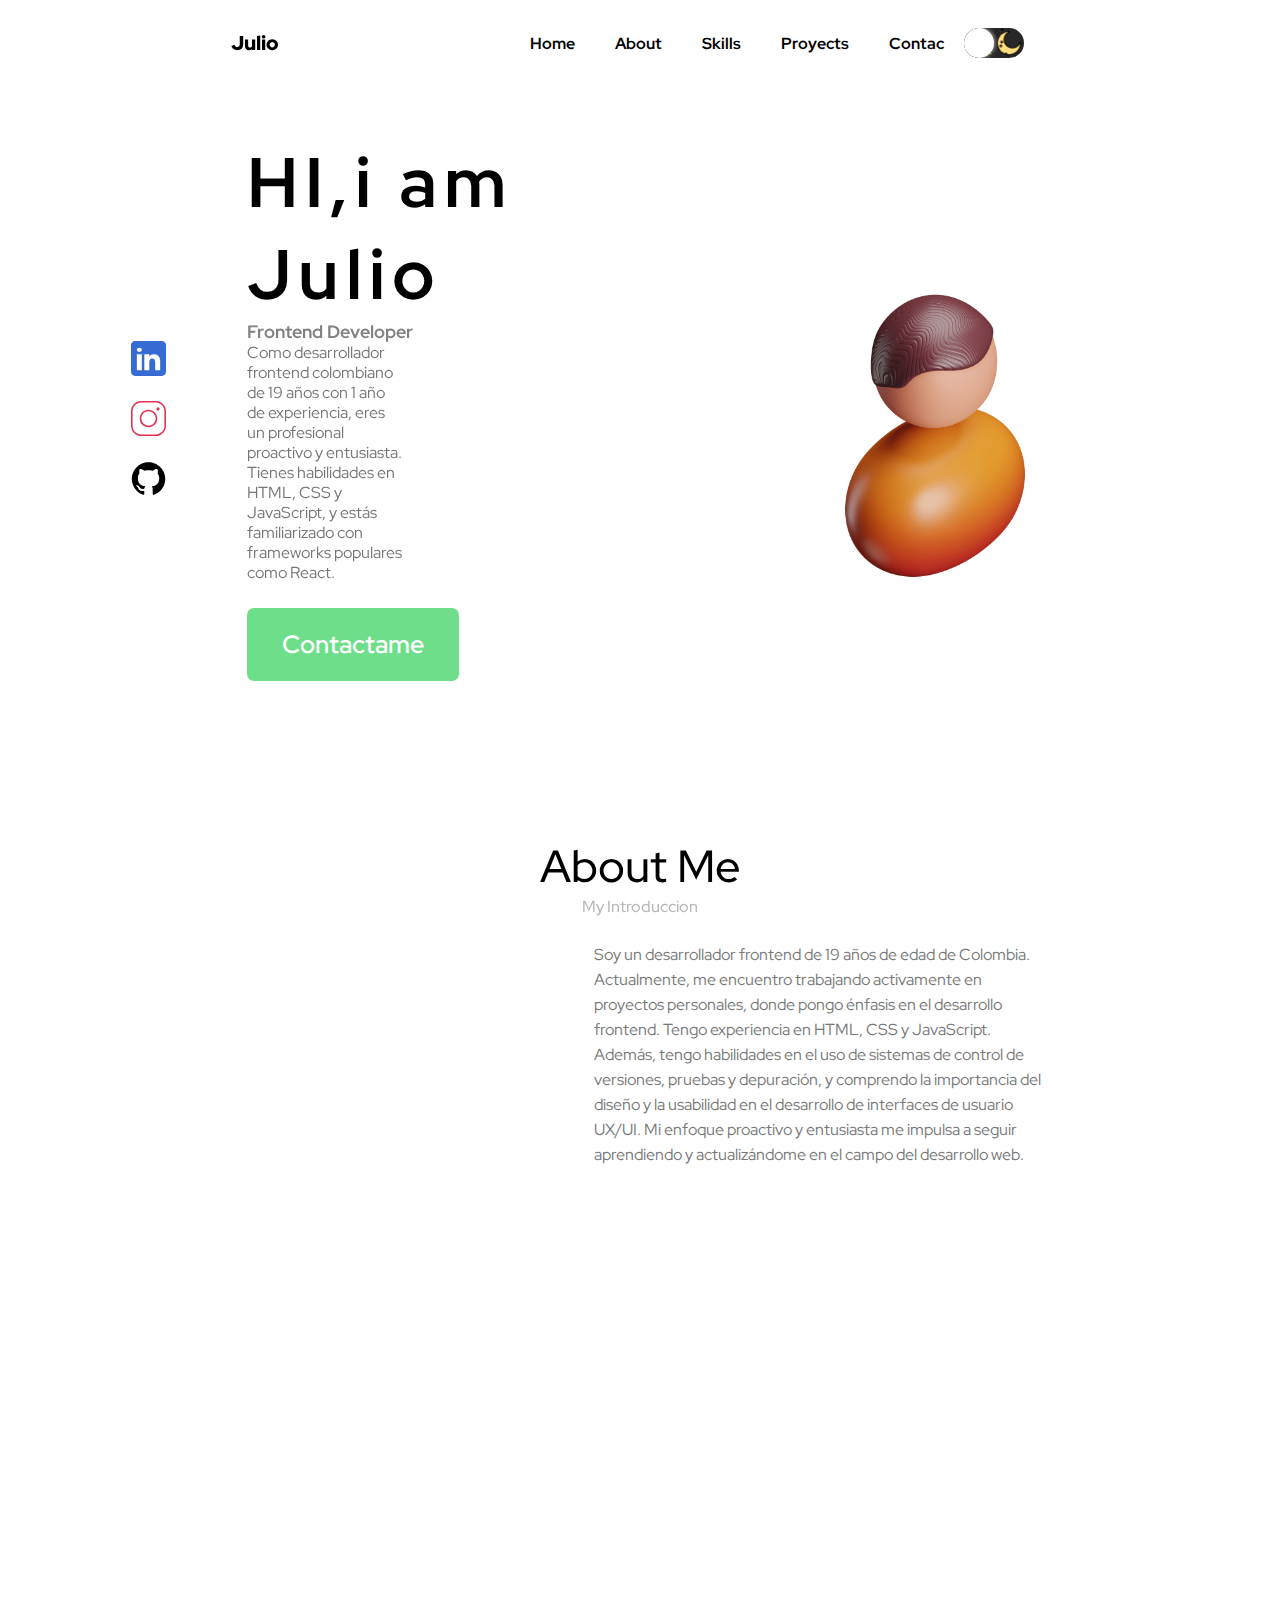
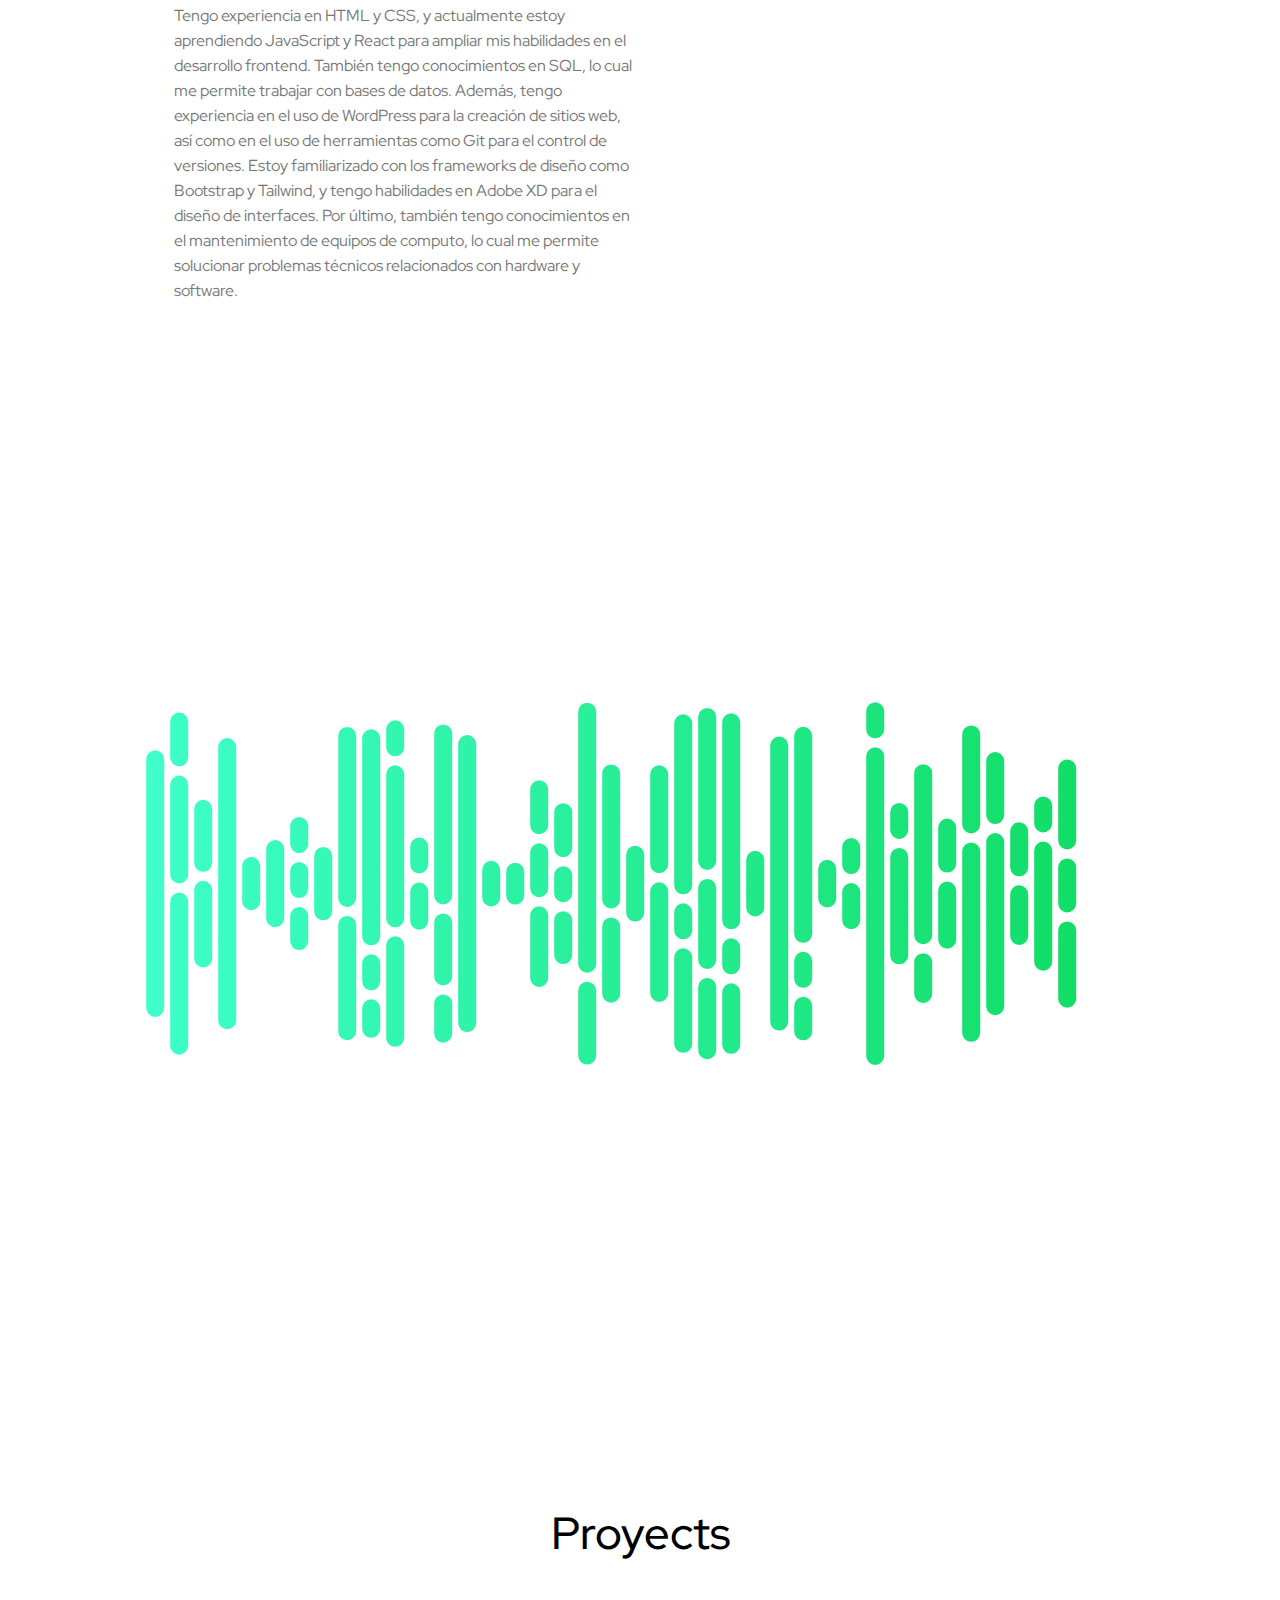
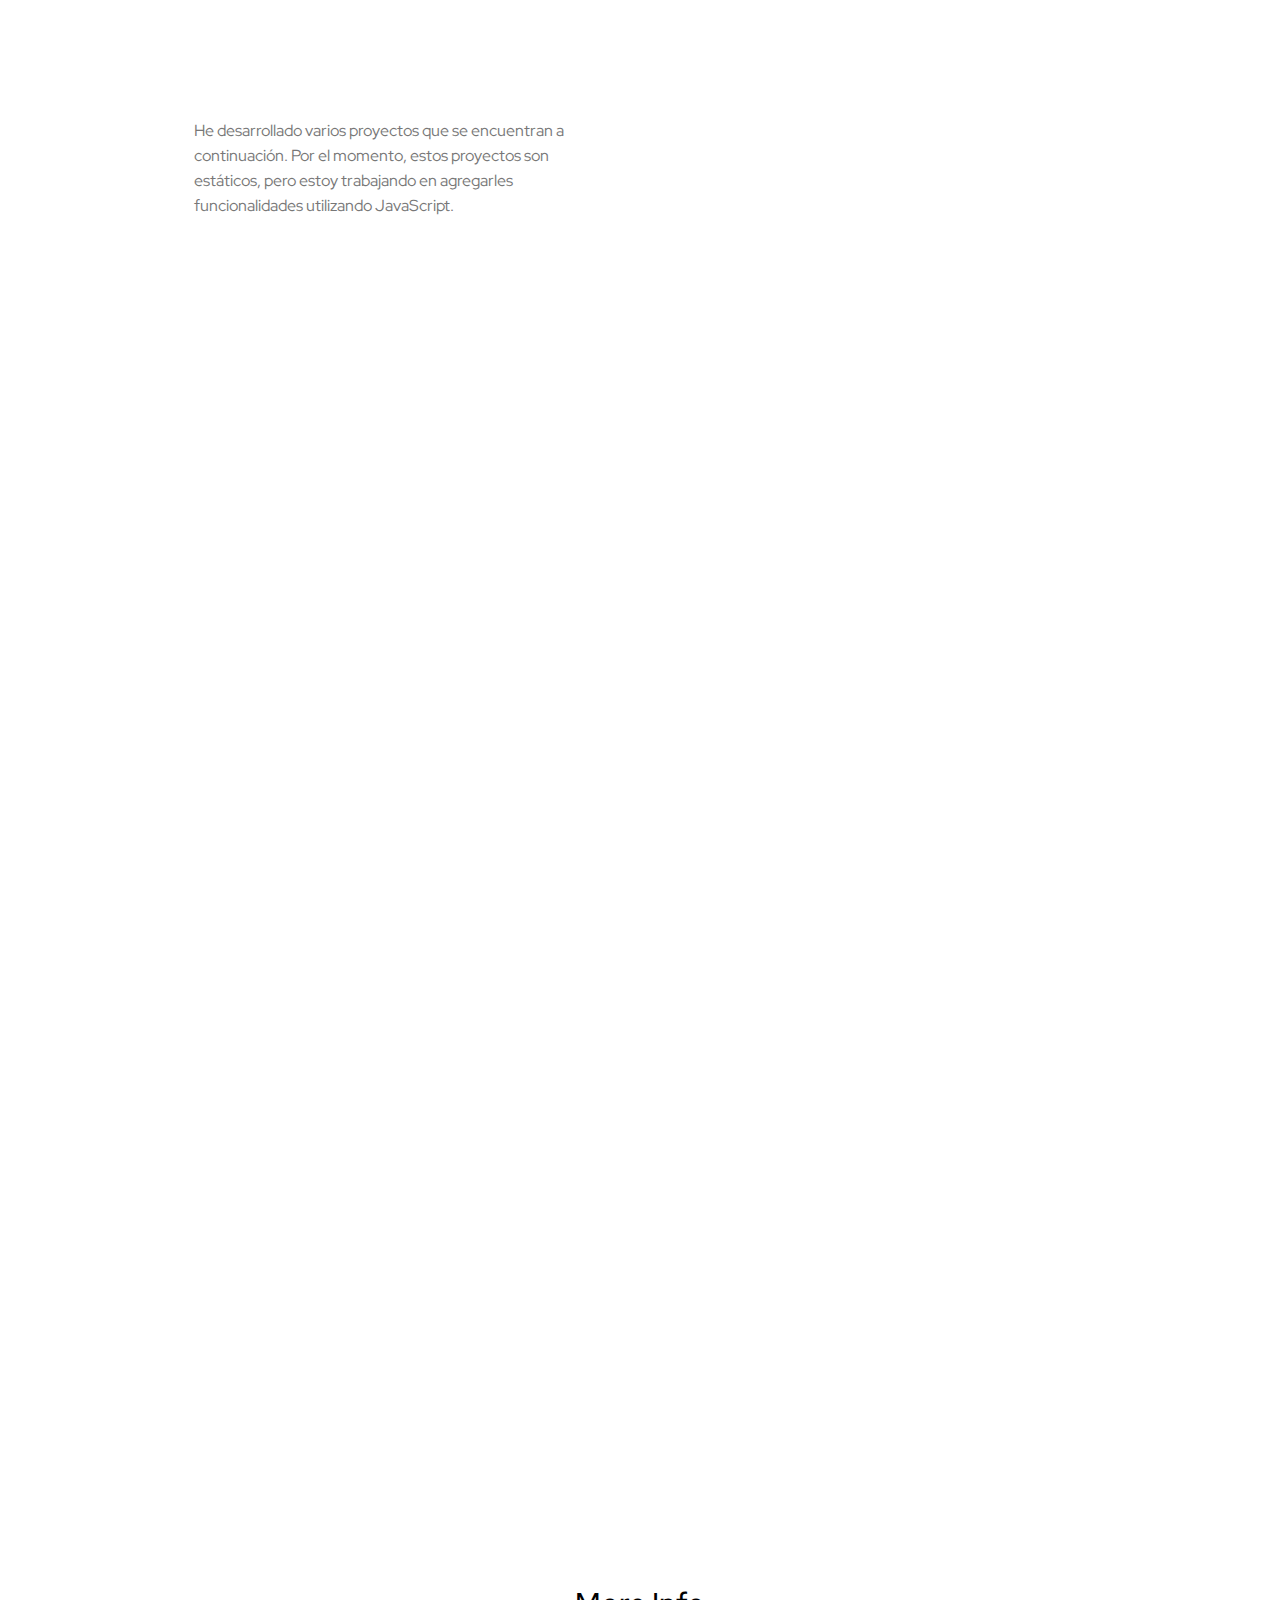
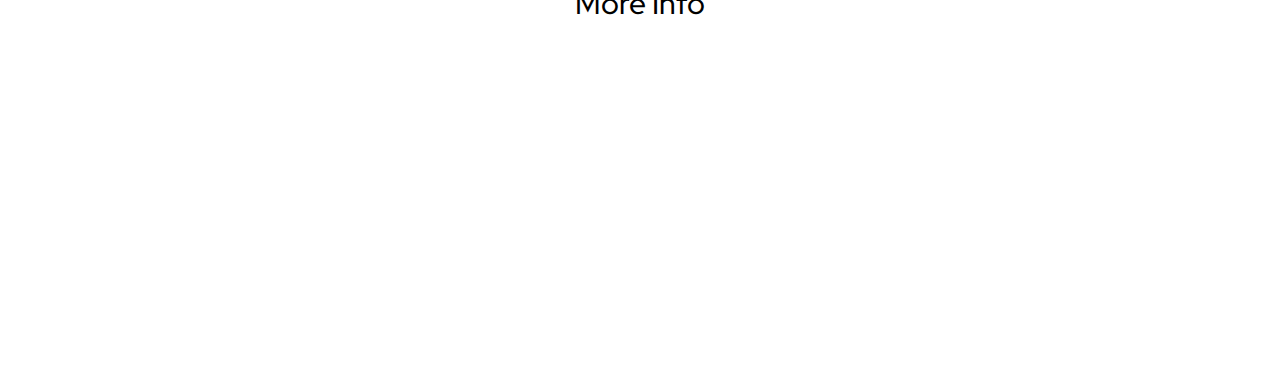
==== index.html @ b130d46c "nueva rama del folio" ====
<!DOCTYPE html>
<html lang="es">
  <head>
    <meta charset="UTF-8" />
    <meta name="viewport" content="width=device-width, initial-scale=1.0" />
    <link rel="stylesheet" href="style/style.css" />
    <script src="librerias/scroll_reveal/unpkg.com_scrollreveal@4.0.9_dist_scrollreveal.js"></script>
    <title>Mi Potafolio</title>
  </head>

  <body class="body" id="body">
    <!-- nacvegador  -->
    <nav class="navegador" id="home">
      <div class="navagador__titulo"><span class="titulo">Julio</span></div>
      <ul class="menu">
        <li class="lista"><a class="enlaces" href="#home">Home</a></li>
        <li class="lista"><a class="enlaces" href="#about">About</a></li>
        <li class="lista"><a class="enlaces" href="#skills">Skills</a></li>
        <li class="lista"><a class="enlaces" href="#proyects">Proyects</a></li>
        <li class="lista"><a class="enlaces" href="#contac">Contac</a></li>
      </ul>

      <div class="contend__swich">
        <button class="swich" onclick="" id="swich">
          <span><img class="sol" id="sol" src="imagenes/sol.png" /></span>
          <span><img class="luna" id="luna" src="imagenes/luna.png" /></span>
        </button>
      </div>
      <!-- boton de suvida  -->
      <div class="btn__fijo" id="#home">
        <a href="#home">
          <img class="btn__iconos" src="../imagenes/flecha.svg" />
        </a>
      </div>
    </nav>
    <!-- contenedor principal  -->
    <main class="contenido__principal">
      <!-- redes sociales  -->
      <aside class="redes__sociales">
        <div class="list__iconos">
          <a href="https://www.linkedin.com/in/julio-sisnero-358b09242/">
            <img class="iconos" src="imagenes/linkedin.svg" alt="" />
          </a>
        </div>
        <div class="list__iconos">
          <a href="https://www.instagram.com/conradojulio17/">
            <img class="iconos" src="imagenes/instagram.svg" />
          </a>
        </div>
        <div class="list__iconos">
          <a href="https://github.com/conradojuliosisnero">
            <img class="iconos" src="imagenes/git.svg" />
          </a>
        </div>
      </aside>
      <!-- contenedor de bienvenida  -->
      <div class="contenedor__bienvenida">
        <div class="bienvenida__titulo">
          <h1>HI,i am Julio</h1>
        </div>
        <div class="bienvenida__titulo">
          <h2 class="leyenda">Frontend Developer</h2>
        </div>
        <div class="bienvenida__texto">
          <p class="texto">
            Como desarrollador frontend colombiano de 19 años con 1 año de
            experiencia, eres un profesional proactivo y entusiasta. Tienes
            habilidades en HTML, CSS y JavaScript, y estás familiarizado con
            frameworks populares como React.
          </p>
          <div class="boton__contactar">
            <button class="boton">
              <span><a href="https://wa.link/dfshbn" _blank>Contactame</a></span>
            </button>
          </div>
        </div>
      </div>
      <!-- contenedor de la foto  -->
      <div class="contenedor__foto">
        <img class="foto" src="imagenes/boy-iso-color.png" />
      </div>
    </main>

    <!-- seccion de sobre mi  -->
    <section class="about" id="about">
      <div class="about__titulo scroll__titulo">
        <span class="titulo">About Me</span>
        <span class="leyenda">My Introduccion</span>
      </div>
      <div class="about__contenido">
        <div class="about__imagen scroll__img">
          <img class="imagen" src="imagenes/file-text-iso-color.png" />
          <span>Conrado Julio</span>
        </div>
        <div class="about__texto">
          <div>
            <p class="texto">
              Soy un desarrollador frontend de 19 años de edad de Colombia.
              Actualmente, me encuentro trabajando activamente en proyectos
              personales, donde pongo énfasis en el desarrollo frontend. Tengo
              experiencia en HTML, CSS y JavaScript. Además, tengo habilidades
              en el uso de sistemas de control de versiones, pruebas y
              depuración, y comprendo la importancia del diseño y la usabilidad
              en el desarrollo de interfaces de usuario UX/UI. Mi enfoque
              proactivo y entusiasta me impulsa a seguir aprendiendo y
              actualizándome en el campo del desarrollo web.
            </p>
          </div>
          <div class="estadisticas scroll__stast">
            <div class="estadisticas__experiencia">
              <p class="numero">1+</p>
              <span>Year Experience</span>
            </div>
            <div class="estadisticas__proyectos">
              <p class="numero">3+</p>
              <span>Completed Proyects</span>
            </div>
            <div class="estadisticas__proyectos">
              <p class="numero">1</p>
              <span>Companies Worked</span>
            </div>
          </div>
          <button class="about__btn">
            <span>
              <a href="">Descargar CV</a>
            </span>
          </button>
        </div>
      </div>
    </section>

    <!-- seccion de habilidades  -->
    <section class="seccion__skills" id="skills">
      <div class="skill__titulo-contend scroll__titulo">
        <h3 class="titulo">Skills</h3>
      </div>
      <!-- copia about / skills  -->
      <section class="about__skills">
        <div class="about__contenido__skills">
          <div class="about__imagen__skills scroll__img">
            <img class="imagen" src="imagenes/tools.png" />
            <span>Skills</span>
          </div>
          <div class="about__texto__skills">
            <div>
              <p class="texto">
                Tengo experiencia en HTML y CSS, y actualmente estoy aprendiendo
                JavaScript y React para ampliar mis habilidades en el desarrollo
                frontend. También tengo conocimientos en SQL, lo cual me permite
                trabajar con bases de datos. Además, tengo experiencia en el uso
                de WordPress para la creación de sitios web, así como en el uso
                de herramientas como Git para el control de versiones. Estoy
                familiarizado con los frameworks de diseño como Bootstrap y
                Tailwind, y tengo habilidades en Adobe XD para el diseño de
                interfaces. Por último, también tengo conocimientos en el
                mantenimiento de equipos de computo, lo cual me permite
                solucionar problemas técnicos relacionados con hardware y
                software.
              </p>
            </div>
          </div>
        </div>
      </section>
      <!-- cartas skills  -->
      <div class="contend__cards">
        <div class="skill__card">
          <div class="skill__img">
            <img class="icono" src="imagenes/html.png" />
          </div>
          <div class="skill__contend">
            <h3 class="skill__titulo">HTML</h3>
            <p class="skill__texto">
              HTML (HyperText Markup Language): Es el lenguaje de marcado
              utilizado para estructurar y presentar el contenido en la web.
            </p>
            <a
              class="skill__btn"
              href="https://developer.mozilla.org/en-US/docs/Glossary/HTML5"
              >More info</a
            >
          </div>
        </div>
        <div class="skill__card">
          <div class="skill__img">
            <img class="icono" src="imagenes/css.png" />
          </div>
          <div class="skill__contend">
            <h3 class="skill__titulo">CSS</h3>
            <p class="skill__texto">
              CSS (Cascading Style Sheets): Es un lenguaje utilizado para
              describir la presentación y el diseño de un documento HTML. Se
              utiliza para dar estilo y personalidad a los elementos de una
              página web.
            </p>
            <a
              class="skill__btn"
              href="https://developer.mozilla.org/en-US/docs/Web/CSS"
              >More info</a
            >
          </div>
        </div>
        <div class="skill__card">
          <div class="skill__img">
            <img class="icono" src="imagenes/sass.png" />
          </div>
          <div class="skill__contend">
            <h3 class="skill__titulo">SASS</h3>
            <p class="skill__texto">
              Sass (Syntactically Awesome Style Sheets): Es un preprocesador de
              CSS que extiende la funcionalidad de CSS permitiendo el uso de
              variables, mixins, funciones y otros elementos para facilitar el
              desarrollo y mantenimiento de estilos.
            </p>
            <a class="skill__btn" href="https://sass-lang.com/">More info</a>
          </div>
        </div>
        <div class="skill__card">
          <div class="skill__img">
            <img class="icono" src="imagenes/js.png" />
          </div>
          <div class="skill__contend">
            <h3 class="skill__titulo">Java Script</h3>
            <p class="skill__texto">
              JavaScript: Es un lenguaje de programación que se utiliza para
              agregar interactividad y funcionalidad a los sitios web. Permite
              realizar acciones en respuesta a eventos y manipular elementos de
              la página.
            </p>
            <a
              class="skill__btn"
              href="https://developer.mozilla.org/en-US/docs/Web/JavaScript"
              >More info</a
            >
          </div>
        </div>
        <div class="skill__card">
          <div class="skill__img">
            <img class="icono" src="imagenes/react.png" />
          </div>
          <div class="skill__contend">
            <h3 class="skill__titulo">React</h3>
            <p class="skill__texto">
              React: Es una biblioteca de JavaScript para construir interfaces
              de usuario interactivas. Permite crear componentes reutilizables y
              manejar de manera eficiente el estado de una aplicación web.
            </p>
            <a
              class="skill__btn"
              href="https://legacy.reactjs.org/docs/getting-started.html"
              >More info</a
            >
          </div>
        </div>
        <div class="skill__card">
          <div class="skill__img">
            <img class="icono" src="imagenes/boostrap.png" />
          </div>
          <div class="skill__contend">
            <h3 class="skill__titulo">Bootstrap</h3>
            <p class="skill__texto">
              Bootstrap: Es un framework de desarrollo web front-end que
              proporciona un conjunto de herramientas y estilos predefinidos
              para facilitar la creación rápida y responsiva de sitios web.
            </p>
            <a class="skill__btn" href="https://getbootstrap.com/">More info</a>
          </div>
        </div>
        <div class="skill__card">
          <div class="skill__img">
            <img class="icono" src="imagenes/tailwind.png" />
          </div>
          <div class="skill__contend">
            <h3 class="skill__titulo">Tailwind</h3>
            <p class="skill__texto">
              Tailwind CSS: Es un framework de CSS que proporciona utilidades
              CSS predefinidas para acelerar el proceso de diseño y desarrollo.
              Permite crear interfaces personalizadas de manera rápida y
              eficiente.
            </p>
            <a class="skill__btn" href="https://tailwindcss.com/">More info</a>
          </div>
        </div>
        <div class="skill__card">
          <div class="skill__img">
            <img class="icono" src="imagenes/adobe.png" />
          </div>
          <div class="skill__contend">
            <h3 class="skill__titulo">Adobe XD</h3>
            <p class="skill__texto">
              Adobe XD: Es una herramienta de diseño y prototipado de interfaz
              de usuario. Permite diseñar y crear prototipos interactivos para
              aplicaciones y sitios web de manera visual.
            </p>
            <a
              class="skill__btn"
              href="https://www.edix.com/es/instituto/adobe-xd/"
              >More info</a
            >
          </div>
        </div>
        <div class="skill__card">
          <div class="skill__img">
            <img class="icono" src="imagenes/git.png" />
          </div>
          <div class="skill__contend">
            <h3 class="skill__titulo">Git</h3>
            <p class="skill__texto">
              Git es un sistema de control de versiones distribuido ampliamente
              utilizado en el desarrollo de software
            </p>
            <a class="skill__btn" href="https://git-scm.com/doc">More info</a>
          </div>
        </div>
        <div class="skill__card">
          <div class="skill__img">
            <img class="icono" src="imagenes/sql.png" />
          </div>
          <div class="skill__contend">
            <h3 class="skill__titulo">SQL</h3>
            <p class="skill__texto">
              SQL (Structured Query Language): Es un lenguaje utilizado para
              administrar bases de datos relacionales. Permite realizar
              consultas, actualizaciones y manipulaciones de datos en una base
              de datos.
            </p>
            <a class="skill__btn" href="https://dev.mysql.com/doc/"
              >More info</a
            >
          </div>
        </div>
        <div class="skill__card">
          <div class="skill__img">
            <img class="icono" src="imagenes/wordpress.png" />
          </div>
          <div class="skill__contend">
            <h3 class="skill__titulo">WordPress</h3>
            <p class="skill__texto">
              WordPress: Es un sistema de gestión de contenidos (CMS) muy
              popular que permite crear y administrar sitios web de manera
              sencilla. Proporciona una interfaz intuitiva y una amplia variedad
              de complementos y temas.
            </p>
            <a class="skill__btn" href="https://wordpress.com/es/">More info</a>
          </div>
        </div>
      </div>
    </section>

    <!-- seccion de proyectos  -->
    <section class="seccion__proyectos" id="proyects">
      <div class="contend__titulo">
        <h3 class="titulo">Proyects</h3>
      </div>
      <!-- copia about / proyects -->
      <section class="about__proyect">
        <div class="about__contenido__proyect">
          <div class="about__imagen__proyect scroll__img">
            <img class="imagen" src="imagenes/proyect.png" />
            <span>proyects</span>
          </div>
          <div class="about__texto__proyect">
            <div>
              <p class="texto">
                He desarrollado varios proyectos que se encuentran a
                continuación. Por el momento, estos proyectos son estáticos,
                pero estoy trabajando en agregarles funcionalidades utilizando
                JavaScript.
              </p>
            </div>
          </div>
        </div>
      </section>
      <div class="contend__cards-proyectos">
        <!-- card musica -->
        <div class="card">
          <div class="contend__img">
            <img src="imagenes/card.jpg" />
          </div>
          <div class="contenido">
            <h3 class="titulo_card">
              <a href="https://github.com/conradojuliosisnero/card-shop-music"
                >Card Music</a
              >
            </h3>
            <span class="leyenda__card">Card</span>
            <div class="iconos__card"><span>Responsive</span></div>
          </div>
        </div>
        <!-- qr componente  -->
        <div class="card">
          <div class="contend__img">
            <img src="imagenes/qrcomponet.jpg" />
          </div>
          <div class="contenido">
            <h3 class="titulo_card">
              <a href="https://github.com/conradojuliosisnero/QR-card"
                >Componente QR</a
              >
            </h3>
            <span class="leyenda__card">Card</span>
            <div class="iconos__card"><span>Responsive</span></div>
          </div>
        </div>
        <!-- card resultados  -->
        <div class="card">
          <div class="contend__img">
            <img src="imagenes/resultados.jpg" />
          </div>
          <div class="contenido">
            <h3 class="titulo_card">
              <a href="https://github.com/conradojuliosisnero/card-results"
                >Card Result</a
              >
            </h3>
            <span class="leyenda__card">Card</span>
            <div class="iconos__card"><span>Responsive</span></div>
          </div>
        </div>
        <!-- card compras  -->
        <div class="card">
          <div class="contend__img">
            <img src="imagenes/cardshop.png" />
          </div>
          <div class="contenido">
            <h3 class="titulo_card">
              <a href="https://github.com/conradojuliosisnero/card-shop"
                >Card Shop</a
              >
            </h3>
            <span class="leyenda__card">Card</span>
            <div class="iconos__card"><span>Responsive</span></div>
          </div>
        </div>
        <!-- encriptador alura  -->
        <div class="card" id="encriptador">
          <div class="contend__img">
            <img src="imagenes/encriptador.png" />
          </div>
          <div class="contenido">
            <h3 class="titulo_card">
              <a href="https://conradojuliosisnero.github.io/encriptador/"
                >Encriptador de Texto</a
              >
            </h3>
            <span class="leyenda__card">Proyect</span>
            <div class="iconos__card"><span>Responsive</span></div>
          </div>
        </div>
      </div>
    </section>

    
    <!-- pie de pagina  -->
    <footer class="footer" id="contac">
      <div class="footer__titulo">
        <h4 class="titulo">More Info</h4>
      </div>
      <div class="redes__sociales">
        <div class="list__iconos">
          <a href="https://www.linkedin.com/in/julio-sisnero-358b09242/">
            <img class="iconos" src="imagenes/linkedin.svg" alt="" />
          </a>
        </div>
        <div class="list__iconos">
          <a href="https://www.instagram.com/conradojulio17/">
            <img class="iconos" src="imagenes/instagram.svg" />
          </a>
        </div>
        <div class="list__iconos">
          <a href="https://github.com/conradojuliosisnero">
            <img class="iconos" src="imagenes/git.svg" />
          </a>
        </div>
      </div>
    </footer>
    <script src="js/main.js"></script>
  </body>
</html>
---- style/style.css ----
@import url("https://fonts.googleapis.com/css2?family=Red+Hat+Display:wght@300;400;500;600;700;900&display=swap");
html {
  scroll-behavior: smooth;
}

body {
  font-size: 16px;
  width: 100%;
  position: relative;
  transition: background-color 0.5s ease-in;
  overflow-x: hidden;
}
body.modo-oscuro {
  background-color: #282828;
  color: #ffffff;
  transition: 0.5s ease-in all;
}
body.modo-claro {
  background-color: #ffffff;
  color: #000000;
}
body.modo__oscuro {
  background-color: #000000;
}
body.modo__oscuro .nombre a {
  color: #ffffff;
}

*,
::after,
::before {
  font-family: "Red Hat Display", sans-serif;
  margin: 0;
  padding: 0;
  box-sizing: border-box;
}

.Introduccion {
  display: flex;
  align-items: center;
  justify-content: center;
  width: 100%;
  height: 100vh;
  position: relative;
  overflow: hidden;
}
.Introduccion .btn__dark {
  display: flex;
  position: fixed;
  top: 20px;
  left: 50px;
  z-index: 1;
}
.Introduccion .btn__dark .swich {
  display: flex;
  height: 60px;
  width: 150px;
  border-radius: 50px;
  border: none;
  background-color: #282828;
  position: relative;
  cursor: pointer;
  outline: none;
  overflow: hidden;
}
.Introduccion .btn__dark .swich::after {
  content: "";
  position: absolute;
  display: block;
  width: 60px;
  height: 60px;
  left: 0;
  top: 0;
  right: unset;
  background-color: #d8d8d8;
  box-shadow: #d7d7d7 0px 0px 5px 0px;
  border-radius: 50%;
  transition: 0.5s ease all;
}
.Introduccion .btn__dark .swich.active {
  background-color: #ffffff;
}
.Introduccion .btn__dark .swich.active::after {
  left: unset;
  right: 0;
}
.Introduccion .btn__dark .swich span {
  width: 60px;
  height: 60px;
  display: block;
  -o-object-fit: cover;
     object-fit: cover;
  line-height: 30px;
}
.Introduccion .btn__dark .swich span .luna,
.Introduccion .btn__dark .swich span .sol {
  display: flex;
  width: 60px;
  height: 60px;
}
.Introduccion .btn__dark .swich span .luna {
  margin-left: 25px;
}
.Introduccion .btn__dark .swich span .sol {
  margin-left: -4px;
}
.Introduccion .layer {
  position: absolute;
  -o-object-fit: cover;
     object-fit: cover;
  left: 0;
  bottom: 0;
  width: 100%;
  height: 100%;
}
.Introduccion .nombre {
  cursor: pointer;
  font-weight: 900;
  font-size: 70px;
  transition: color 0.5s ease-in;
  z-index: 2;
  -webkit-box-reflect: below -30px -webkit-gradient(linear, left top, left bottom, from(transparent), color-stop(25%, transparent), to(rgba(255, 255, 255, 0.33)));
}
.Introduccion .nombre a {
  text-decoration: none;
  color: #000000;
  transition: color 0.5s ease-in-out;
}
.Introduccion .nombre a:hover {
  color: #6ede8a;
  text-shadow: 0px 0px 15px 0px #6ede8a, 1px 0px 25px 0px #6ede8a, 2px 0px 35px 0px #6ede8a, 3px 0px 45px 0px #6ede8a;
}

.navegador {
  width: 80%;
  display: flex;
  align-items: center;
  justify-content: center;
  position: relative;
  z-index: 1;
  padding: 20px 0px;
  background-color: #ffffff;
  transition: background-color 0.5s ease-in;
}
.navegador .navagador__titulo {
  width: 100%;
  display: flex;
  justify-content: center;
  position: relative;
  flex-shrink: 2;
}
.navegador .navagador__titulo .titulo {
  position: relative;
  padding: 10px;
  font-size: 20px;
  font-weight: 900;
  cursor: pointer;
}
.navegador .navagador__titulo .titulo:hover {
  color: #6ede8a;
}
.navegador .menu {
  display: flex;
  position: relative;
  list-style: none;
}
.navegador .menu .lista {
  display: block;
  position: relative;
}
.navegador .menu .enlaces {
  text-decoration: none;
  font-weight: 700;
  color: #000000;
  width: 100%;
  display: flex;
  padding: 10px 20px;
  cursor: pointer;
  transition: color 0.4s ease;
}
.navegador .menu .enlaces:hover {
  color: #6ede8a;
}
.navegador .contend__swich {
  display: flex;
  flex-shrink: 5;
  width: 250px;
}
.navegador .contend__swich .swich {
  display: flex;
  height: 30px;
  border-radius: 50px;
  border: none;
  background-color: #282828;
  position: relative;
  cursor: pointer;
  outline: none;
  overflow: hidden;
}
.navegador .contend__swich .swich::after {
  content: "";
  position: absolute;
  display: block;
  width: 30px;
  height: 30px;
  left: 0;
  top: 0;
  right: unset;
  background-color: #fffefe;
  box-shadow: #d7d7d7 0px 0px 5px 0px;
  border-radius: 50%;
}
.navegador .contend__swich .swich.active {
  background-color: #ffffff;
}
.navegador .contend__swich .swich.active::after {
  left: unset;
  right: 0;
}
.navegador .contend__swich .swich span {
  width: 30px;
  height: 30px;
  display: block;
  -o-object-fit: cover;
     object-fit: cover;
  line-height: 30px;
}
.navegador .contend__swich .swich span .luna,
.navegador .contend__swich .swich span .sol {
  display: flex;
  width: 30px;
  height: 30px;
}

.nav-dark {
  background-color: #282828;
  color: #ffffff;
}
.nav-dark .navagador__titulo {
  color: #ffffff;
}
.nav-dark .menu .enlaces {
  color: #ffffff;
}

.nav-white {
  background-color: #ffffff;
  color: #000000;
}
.nav-white .navagador__titulo {
  color: #000000;
}
.nav-white .menu .enlaces {
  color: #000000;
}

.contenido__principal {
  padding: 50px;
  display: grid;
  grid-template-columns: repeat(6, 1fr);
  grid-template-areas: "redes contenido contenido foto foto foto" "redes contenido contenido foto foto foto";
  grid-template-rows: 2 1fr;
}
.contenido__principal .redes__sociales {
  grid-area: redes;
  display: flex;
  align-items: center;
  justify-content: center;
  flex-direction: column;
}
.contenido__principal .redes__sociales .list__iconos {
  display: flex;
  width: 100%;
  justify-content: center;
  margin: 0px;
}
.contenido__principal .redes__sociales .iconos {
  width: 35px;
  margin: 10px 0px;
  cursor: pointer;
  transition: transform 0.3s ease;
}
.contenido__principal .redes__sociales .iconos:hover {
  transform: scale(1.4);
}
.contenido__principal .contenedor__bienvenida {
  grid-area: contenido;
  display: flex;
  align-items: center;
  justify-content: center;
  width: 100%;
  height: 100%;
  flex-direction: column;
}
.contenido__principal .contenedor__bienvenida .bienvenida__titulo {
  font-size: 35px;
  width: 100%;
  display: flex;
  align-items: center;
  justify-content: flex-start;
}
.contenido__principal .contenedor__bienvenida .bienvenida__titulo h1 {
  letter-spacing: 7px;
  margin: 0px 0px;
}
.contenido__principal .contenedor__bienvenida .leyenda {
  color: #818181;
  font-size: 18px;
}
.contenido__principal .contenedor__bienvenida .bienvenida__texto {
  width: 100%;
  display: flex;
  flex-direction: column;
}
.contenido__principal .contenedor__bienvenida .bienvenida__texto .texto {
  display: flex;
  width: 40%;
  text-align: start;
  line-height: 20px;
  color: #777575;
}
.contenido__principal .contenedor__bienvenida .boton__contactar {
  display: flex;
  align-items: center;
  justify-content: flex-start;
}
.contenido__principal .contenedor__bienvenida .boton__contactar .boton {
  background-color: #6ede8a;
  border-radius: 7px;
  border: none;
  padding: 20px 35px;
  margin: 25px 0px;
  position: relative;
  overflow: hidden;
  cursor: pointer;
  transition: box-shadow 0.5s ease-in-out;
}
.contenido__principal .contenedor__bienvenida .boton__contactar .boton::after {
  content: "";
  position: absolute;
  background-color: #2dc653;
  width: 1px;
  height: 1px;
  left: 50%;
  top: 50%;
  border-radius: 50%;
  z-index: 1;
  transition: transform 0.5s ease-in-out;
}
.contenido__principal .contenedor__bienvenida .boton__contactar .boton:hover {
  box-shadow: 0px 3px 15px 0px #4ad66d;
  background-color: #6ede8a;
}
.contenido__principal .contenedor__bienvenida .boton__contactar .boton:hover::after {
  transform: scale(700);
  bottom: 0;
}
.contenido__principal .contenedor__bienvenida .boton__contactar .boton span {
  position: relative;
  z-index: 2;
}
.contenido__principal .contenedor__bienvenida .boton__contactar .boton span a {
  color: #ffffff;
  text-decoration: none;
  font-size: 25px;
  font-weight: 600;
}
.contenido__principal .contenedor__foto {
  display: flex;
  align-items: center;
  justify-content: center;
  width: 100%;
  grid-area: foto;
  cursor: pointer;
}
.contenido__principal .contenedor__foto .foto {
  width: 380px;
  -o-object-fit: cover;
     object-fit: cover;
  transition: transform 0.5s ease-out;
  animation: animate 4s infinite;
  animation-fill-mode: forwards;
}

@keyframes animate {
  0% {
    transform: translateY(-20px);
  }
  50% {
    transform: translateY(0px);
  }
  100% {
    transform: translateY(-20px);
  }
}
.about {
  width: 100%;
  display: flex;
  align-items: center;
  justify-content: center;
  flex-direction: column;
  padding-top: 80px;
}
.about .about__titulo {
  display: flex;
  align-items: center;
  justify-content: center;
  flex-direction: column;
}
.about .about__titulo .titulo {
  font-size: 45px;
  font-weight: 500;
}
.about .about__titulo .leyenda {
  font-weight: 500;
  color: #b8b8b8;
}
.about .about__contenido {
  display: flex;
  align-items: flex-start;
  justify-content: center;
  width: 100%;
  height: 100%;
  padding: 25px 0px 0px 0px;
}
.about .about__contenido .about__imagen {
  display: flex;
  align-items: center;
  justify-content: center;
  flex-direction: column;
  padding: 0px 35px;
  position: relative;
}
.about .about__contenido .about__imagen .imagen {
  width: 350px;
  -o-object-fit: cover;
     object-fit: cover;
}
.about .about__contenido .about__imagen span {
  position: absolute;
  left: 150px;
  bottom: 0;
  color: #bbbbbb;
  border: solid #777777 2px;
  border-radius: 10px;
  font-weight: 600;
  padding: 20px 10px;
  -webkit-backdrop-filter: blur(10px);
          backdrop-filter: blur(10px);
}
.about .about__contenido .about__texto {
  display: flex;
  align-items: flex-start;
  justify-content: center;
  width: 40%;
  height: 100%;
  text-align: start;
  flex-direction: column;
}
.about .about__contenido .about__texto .texto {
  text-align: start;
  color: #777777;
  width: 90%;
  line-height: 25px;
}
.about .about__contenido .about__texto .about__btn {
  background-color: #6ede8a;
  border-radius: 7px;
  border: none;
  padding: 15px 30px;
  margin: 25px 0px;
  position: relative;
  cursor: pointer;
  position: relative;
  overflow: hidden;
  transition: box-shadow 0.3s ease-in-out;
}
.about .about__contenido .about__texto .about__btn::after {
  content: "";
  position: absolute;
  width: 100%;
  height: 100%;
  left: 0;
  top: -150px;
  background-color: #2dc653;
  transition: top 0.5s ease-in-out;
}
.about .about__contenido .about__texto .about__btn:hover::after {
  top: 0;
}
.about .about__contenido .about__texto .about__btn span {
  width: 100%;
  position: relative;
  z-index: 2;
}
.about .about__contenido .about__texto .about__btn span a {
  color: #ffffff;
  text-decoration: none;
  font-size: 17px;
  font-weight: 600;
  position: relative;
}
.about .about__contenido .about__texto .about__btn:hover {
  box-shadow: 0px 0px 15px 0px #4ad66d, 0px 0px 25px 0px #4ad66d;
  background-color: #6ede8a;
}
.about .about__contenido .about__texto .estadisticas {
  display: flex;
  align-items: center;
  justify-content: center;
  width: 100%;
}
.about .about__contenido .about__texto .estadisticas div {
  display: flex;
  align-items: center;
  justify-content: center;
  flex-direction: column;
  text-align: center;
  font-weight: 500;
  padding: 20px 10px;
}
.about .about__contenido .about__texto .estadisticas div span {
  color: #b8b8b8;
}
.about .about__contenido .about__texto .estadisticas div .numero {
  font-size: 25px;
  font-weight: 900;
}

.seccion__skills {
  width: 100%;
  padding-top: 50px;
}
.seccion__skills .skill__titulo-contend {
  width: 100%;
  display: flex;
  align-items: center;
  justify-content: center;
  flex-direction: column;
}
.seccion__skills .skill__titulo-contend .titulo {
  padding: 20px 0px 5px 0px;
  font-size: 45px;
  font-weight: 500;
}
.seccion__skills .contend__cards {
  background: url(../imagenes/Sound\ Wave.svg);
  background-repeat: no-repeat;
  background-position: center;
  display: grid;
  width: 100%;
  grid-template-columns: repeat(auto-fit, minmax(350px, 1fr));
  gap: 70px;
}
.seccion__skills .contend__cards .skill__card {
  position: relative;
  width: 360px;
  height: 210px;
  border-radius: 20px;
  margin: 0px 70px;
  cursor: pointer;
  box-shadow: 0px 0px 15px 0px #666666;
  background-color: white;
  overflow: hidden;
}
.seccion__skills .contend__cards .skill__card:hover > .skill__img {
  width: 150px;
  height: 150px;
  left: -75px;
  top: calc(50% - 75px);
}
.seccion__skills .contend__cards .skill__card .skill__img {
  display: flex;
  align-items: center;
  justify-content: center;
  width: calc(100% - 20px);
  height: calc(100% - 20px);
  left: 10px;
  top: 10px;
  z-index: 10;
  position: absolute;
  overflow: hidden;
  -webkit-backdrop-filter: blur(10px);
          backdrop-filter: blur(10px);
  border: solid 2px rgb(70, 70, 70);
  border-radius: 20px;
  transition: 0.5s ease-in-out;
}
.seccion__skills .contend__cards .skill__card .skill__img .icono {
  width: 50px;
  border-radius: 10px;
  -o-object-fit: cover;
     object-fit: cover;
}
.seccion__skills .contend__cards .skill__card .skill__contend {
  position: absolute;
  width: calc(100% - 75px);
  right: 0;
  padding: 28px;
  height: 100%;
  overflow: scroll;
  overflow-x: hidden;
}
.seccion__skills .contend__cards .skill__card .skill__contend .skill__titulo {
  font-size: 25px;
  color: #2c2c2c;
}
.seccion__skills .contend__cards .skill__card .skill__contend .skill__texto {
  font-size: 14px;
  color: #666666;
}
.seccion__skills .contend__cards .skill__card .skill__contend .skill__btn {
  display: inline-block;
  background: linear-gradient(90deg, #0fc099, #5f0ff5, #bf00ff);
  padding: 10px 25px;
  color: white;
  z-index: 1;
  margin-top: 10px;
  border-radius: 5px;
  font-weight: 600;
  background-size: 400%;
  text-decoration: none;
}

.card__dark {
  background-color: #3c3c3c;
  box-shadow: 0px 0px 15px 0px #000000;
}
.card__dark .skill__img {
  border: #eeeeee solid 2px;
}
.card__dark .skill__titulo {
  color: #eeeeee;
}
.card__dark .skill__texto {
  color: #eeeeee;
}

.about__skills {
  width: 100%;
  display: flex;
  align-items: center;
  justify-content: center;
  flex-direction: column;
  padding-top: 80px;
}
.about__skills .about__contenido__skills {
  display: flex;
  align-items: flex-start;
  justify-content: center;
  width: 100%;
  height: 100%;
  padding: 25px 0px 0px 0px;
}
.about__skills .about__contenido__skills .about__imagen__skills {
  display: flex;
  align-items: center;
  justify-content: center;
  flex-direction: column;
  padding: 0px 35px;
  position: relative;
  order: 1;
}
.about__skills .about__contenido__skills .about__imagen__skills .imagen {
  width: 350px;
  -o-object-fit: cover;
     object-fit: cover;
}
.about__skills .about__contenido__skills .about__imagen__skills span {
  display: flex;
  align-items: center;
  justify-content: center;
  position: absolute;
  width: 80px;
  left: 250px;
  top: 0;
  color: #bbbbbb;
  border: solid #777777 2px;
  border-radius: 10px;
  font-weight: 600;
  padding: 20px 10px;
  -webkit-backdrop-filter: blur(10px);
          backdrop-filter: blur(10px);
}
.about__skills .about__contenido__skills .about__texto__skills {
  display: flex;
  align-items: flex-start;
  justify-content: center;
  width: 40%;
  height: 100%;
  text-align: start;
  flex-direction: column;
}
.about__skills .about__contenido__skills .about__texto__skills .texto {
  text-align: start;
  color: #777777;
  width: 90%;
  line-height: 25px;
}
.about__skills .about__contenido__skills .about__texto__skills .about__btn__skills {
  background-color: #6ede8a;
  border-radius: 7px;
  border: none;
  padding: 15px 30px;
  margin: 25px 0px;
  position: relative;
  cursor: pointer;
  position: relative;
  overflow: hidden;
  transition: box-shadow 0.3s ease-in-out;
}
.about__skills .about__contenido__skills .about__texto__skills .about__btn__skills::after {
  content: "";
  position: absolute;
  width: 100%;
  height: 100%;
  left: 0;
  top: -150px;
  background-color: #2dc653;
  transition: top 0.5s ease-in-out;
}
.about__skills .about__contenido__skills .about__texto__skills .about__btn__skills:hover::after {
  top: 0;
}
.about__skills .about__contenido__skills .about__texto__skills .about__btn__skills span {
  width: 100%;
  position: relative;
  z-index: 2;
}
.about__skills .about__contenido__skills .about__texto__skills .about__btn__skills span a {
  color: #ffffff;
  text-decoration: none;
  font-size: 17px;
  font-weight: 600;
  position: relative;
}
.about__skills .about__contenido__skills .about__texto__skills .about__btn__skills:hover {
  box-shadow: 0px 0px 15px 0px #4ad66d, 0px 0px 25px 0px #4ad66d;
  background-color: #6ede8a;
}

::-webkit-scrollbar {
  width: 13px; /* Ancho del scrollbar */
}

::-webkit-scrollbar-thumb {
  background-color: #bcbbbb; /* Color del scrollbar */
  border-radius: 15px;
  -webkit-transition: 0.5s ease;
  transition: 0.5s ease;
}

::-webkit-scrollbar-thumb:hover {
  background-color: #757575; /* Color del scrollbar */
  border-radius: 15px;
}

.seccion__proyectos {
  width: 100%;
  display: flex;
  flex-direction: column;
  padding: 50px;
}
.seccion__proyectos .contend__titulo {
  width: 100%;
  display: flex;
  justify-content: center;
}
.seccion__proyectos .contend__titulo .titulo {
  font-size: 45px;
  font-weight: 500;
  padding: 50px 0px;
}
.seccion__proyectos .contend__cards-proyectos {
  width: 100%;
  display: grid;
  grid-template-columns: repeat(auto-fit, minmax(350px, 1fr));
  gap: 45px;
  padding-top: 90px;
  justify-items: center;
}
.seccion__proyectos .contend__cards-proyectos .card {
  display: flex;
  align-items: center;
  justify-content: center;
  cursor: pointer;
  position: relative;
  flex-direction: column;
  box-shadow: 0px 0px 5px 0px;
  width: 350px;
  height: 450px;
  border-radius: 15px;
  border: solid white 2px;
  overflow: hidden;
}
.seccion__proyectos .contend__cards-proyectos .card .contend__img {
  display: flex;
  align-items: center;
  justify-content: center;
  height: 100%;
  width: 100%;
}
.seccion__proyectos .contend__cards-proyectos .card .contend__img img {
  width: 100%;
  height: 100%;
  -o-object-fit: contain;
     object-fit: contain;
  border-radius: 10px;
}
.seccion__proyectos .contend__cards-proyectos .card .contenido {
  display: flex;
  align-items: center;
  justify-content: center;
  position: absolute;
  width: 100%;
  height: 100%;
  left: 0;
  bottom: -500px;
  flex-direction: column;
  -webkit-backdrop-filter: blur(10px);
          backdrop-filter: blur(10px);
  transition: bottom 0.5s ease-in-out;
  background-color: rgba(70, 70, 70, 0.81);
}
.seccion__proyectos .contend__cards-proyectos .card .contenido a {
  text-decoration: none;
  font-size: 30px;
  color: white;
  transition: color 0.5s ease;
}
.seccion__proyectos .contend__cards-proyectos .card .contenido a:hover {
  color: #6ede8a;
}
.seccion__proyectos .contend__cards-proyectos .card .contenido .leyenda__card {
  display: flex;
  align-items: center;
  justify-content: center;
}
.seccion__proyectos .contend__cards-proyectos .card .contenido .iconos__card {
  display: flex;
  align-items: center;
  justify-content: center;
}
.seccion__proyectos .contend__cards-proyectos .card:hover > .contenido {
  bottom: 0;
}

#encriptador .contend__img img {
  -o-object-fit: contain;
     object-fit: contain;
}

.about__proyect {
  width: 100%;
  display: flex;
  align-items: center;
  justify-content: center;
  flex-direction: column;
  padding-top: 80px;
}
.about__proyect .about__contenido__proyect {
  display: flex;
  align-items: flex-start;
  justify-content: center;
  width: 100%;
  height: 100%;
  padding: 25px 0px 0px 0px;
}
.about__proyect .about__contenido__proyect .about__imagen__proyect {
  display: flex;
  align-items: center;
  justify-content: center;
  flex-direction: column;
  padding: 0px 35px;
  position: relative;
  order: 1;
}
.about__proyect .about__contenido__proyect .about__imagen__proyect .imagen {
  width: 350px;
  -o-object-fit: cover;
     object-fit: cover;
}
.about__proyect .about__contenido__proyect .about__imagen__proyect span {
  display: flex;
  align-items: center;
  justify-content: center;
  position: absolute;
  width: 80px;
  left: 150px;
  bottom: 30px;
  color: #bbbbbb;
  border: solid #777777 2px;
  border-radius: 10px;
  font-weight: 600;
  padding: 20px 10px;
  -webkit-backdrop-filter: blur(10px);
          backdrop-filter: blur(10px);
}
.about__proyect .about__contenido__proyect .about__texto__proyect {
  display: flex;
  align-items: flex-start;
  justify-content: center;
  width: 40%;
  height: 100%;
  text-align: start;
  flex-direction: column;
}
.about__proyect .about__contenido__proyect .about__texto__proyect .texto {
  text-align: start;
  color: #777777;
  width: 90%;
  line-height: 25px;
}
.about__proyect .about__contenido__proyect .about__texto__proyect .about__btn__proyect {
  background-color: #6ede8a;
  border-radius: 7px;
  border: none;
  padding: 15px 30px;
  margin: 25px 0px;
  position: relative;
  cursor: pointer;
  position: relative;
  overflow: hidden;
  transition: box-shadow 0.3s ease-in-out;
}
.about__proyect .about__contenido__proyect .about__texto__proyect .about__btn__proyect::after {
  content: "";
  position: absolute;
  width: 100%;
  height: 100%;
  left: 0;
  top: -150px;
  background-color: #2dc653;
  transition: top 0.5s ease-in-out;
}
.about__proyect .about__contenido__proyect .about__texto__proyect .about__btn__proyect:hover::after {
  top: 0;
}
.about__proyect .about__contenido__proyect .about__texto__proyect .about__btn__proyect span {
  width: 100%;
  position: relative;
  z-index: 2;
}
.about__proyect .about__contenido__proyect .about__texto__proyect .about__btn__proyect span a {
  color: #ffffff;
  text-decoration: none;
  font-size: 17px;
  font-weight: 600;
  position: relative;
}
.about__proyect .about__contenido__proyect .about__texto__proyect .about__btn__proyect:hover {
  box-shadow: 0px 0px 15px 0px #4ad66d, 0px 0px 25px 0px #4ad66d;
  background-color: #6ede8a;
}

.btn__fijo {
  display: none;
  width: 90px;
  height: 90px;
  right: 30px;
  bottom: 30px;
  position: fixed;
  border-radius: 50%;
  background-color: #e4e4e4;
  transition: background-color 0.5s ease-in;
  cursor: pointer;
  overflow: hidden;
  z-index: 1000;
}
.btn__fijo a {
  display: flex;
  align-items: center;
  justify-content: center;
  position: relative;
  width: 100%;
  height: 100%;
  overflow: hidden;
  transition-delay: 1s;
}
.btn__fijo a .btn__iconos {
  animation: botonfijo 1.8s linear infinite;
  width: 35px;
  height: 35px;
}

.boton-dark {
  background-color: #434343;
}

@keyframes botonfijo {
  0% {
    transform: translateY(75px);
  }
  100% {
    transform: translateY(-75px);
  }
}
.footer {
  width: 100%;
  display: flex;
  flex-direction: column;
  position: relative;
  padding: 30px;
}
.footer .footer__titulo {
  display: flex;
  justify-content: center;
  width: 100%;
  padding-bottom: 40px;
}
.footer .footer__titulo .titulo {
  font-size: 30px;
  font-weight: 500;
}
.footer .redes__sociales {
  grid-area: redes;
  display: flex;
  align-items: center;
  justify-content: center;
}
.footer .redes__sociales .list__iconos {
  display: flex;
  width: 100%;
  justify-content: center;
  margin: 0px;
}
.footer .redes__sociales .iconos {
  width: 35px;
  margin: 10px 0px;
  cursor: pointer;
  transition: transform 0.3s ease;
}
.footer .redes__sociales .iconos:hover {
  transform: scale(1.4);
}
.footer .more__info {
  display: flex;
  justify-content: center;
  align-items: center;
  padding: 20px;
}
.footer .more__info span a {
  text-decoration: none;
  color: #919191;
  font-size: 20px;
  font-weight: 500;
  transition: color 0.3s ease;
}
.footer .more__info span a:hover {
  color: #6ede8a;
}
.footer .contend__img {
  display: flex;
  width: 100%;
}
.footer .contend__img .img__footer {
  width: 45px;
}

@media screen and (max-width: 1024px) {
  .body .navegador {
    width: 100%;
  }
  .body .navegador .navagador__titulo {
    flex-shrink: 3;
    justify-content: flex-start;
  }
  .body .contenido__principal {
    display: grid;
    grid-template-columns: repeat(4, 1fr);
    grid-template-areas: "contenido contenido contenido contenido" "foto foto foto foto" "redes redes redes redes";
  }
  .body .contenido__principal .redes__sociales {
    flex-direction: row;
    justify-content: center;
    margin: 0;
    padding: 0;
  }
  .body .contenido__principal .redes__sociales .iconos {
    width: 35px;
    margin: 0px 20px;
    cursor: pointer;
    transition: transform 0.3s ease;
  }
  .body .contenido__principal .redes__sociales .iconos:hover {
    transform: scale(1.4);
  }
  .body .contenido__principal .contenedor__bienvenida {
    flex-direction: column;
    padding: 20px;
  }
  .body .contenido__principal .contenedor__bienvenida .bienvenida__titulo {
    font-size: 35px;
    justify-content: flex-start;
  }
  .body .contenido__principal .contenedor__bienvenida .bienvenida__titulo h1 {
    letter-spacing: 7px;
    margin: 0px 0px;
  }
  .body .contenido__principal .contenedor__bienvenida .bienvenida__texto {
    width: 100%;
    display: flex;
    flex-direction: column;
  }
  .body .contenido__principal .contenedor__bienvenida .bienvenida__texto .texto {
    width: 100%;
  }
  .body .contenido__principal .contenedor__bienvenida .boton__contactar {
    margin-left: 35px;
  }
  .body .contenido__principal .contenedor__bienvenida .boton__contactar .boton a {
    font-size: 23px;
  }
  .body .contenido__principal .contenedor__foto {
    order: 1;
  }
  .body .contenido__principal .contenedor__foto .foto {
    width: 300px;
    margin: 40px 0px;
  }
  .body .btn__fijo {
    width: 65px;
    height: 65px;
    right: 20px;
    bottom: 20px;
  }
  .body .btn__fijo a {
    animation: botonfijo 1.8s ease infinite;
  }
  .body .btn__fijo a .btn__iconos {
    width: 35px;
    height: 35px;
  }
  .body .about {
    padding-top: 180px;
  }
  .body .about .about__contenido {
    display: flex;
    align-items: center;
    justify-content: center;
    flex-direction: column;
  }
  .body .about .about__contenido .about__imagen {
    padding: 0;
  }
  .body .about .about__contenido .about__imagen .imagen {
    width: 250px;
  }
  .body .about .about__contenido .about__texto {
    display: flex;
    align-items: center;
    justify-content: center;
    width: 60%;
    text-align: center;
    flex-direction: column;
  }
  .body .about .about__contenido .about__texto .texto {
    width: 100%;
    text-align: start;
  }
  .body .about .about__contenido .about__texto .about__btn {
    width: 100%;
    height: 65px;
  }
  .body .about .about__contenido .about__texto .about__btn a {
    color: #ffffff;
    text-decoration: none;
    font-size: 17px;
    font-weight: 600;
  }
  .body .about .about__contenido .about__texto .about__btn:hover {
    box-shadow: 0px 3px 15px 0px #4ad66d;
    background-color: #6ede8a;
  }
  .body .about .about__contenido .about__texto .estadisticas {
    display: flex;
    align-items: center;
    justify-content: center;
    width: 100%;
  }
  .body .about .about__contenido .about__texto .estadisticas div {
    display: flex;
    align-items: center;
    justify-content: center;
    flex-direction: column;
    text-align: center;
    font-weight: 500;
    padding: 20px 10px;
  }
  .body .about .about__contenido .about__texto .estadisticas div .numero {
    font-size: 25px;
    font-weight: 900;
  }
  .body .about__skills {
    padding-top: 0;
  }
  .body .about__skills .about__contenido__skills {
    display: flex;
    align-items: center;
    justify-content: center;
    flex-direction: column;
  }
  .body .about__skills .about__contenido__skills .about__imagen__skills {
    padding: 0;
    order: 0;
  }
  .body .about__skills .about__contenido__skills .about__imagen__skills .imagen {
    width: 250px;
  }
  .body .about__skills .about__contenido__skills .about__imagen__skills span {
    display: flex;
    align-items: center;
    justify-content: center;
    position: absolute;
    width: 80px;
    left: 50px;
    top: 0;
  }
  .body .about__skills .about__contenido__skills .about__texto__skills {
    display: flex;
    align-items: center;
    justify-content: center;
    width: 60%;
    text-align: center;
    flex-direction: column;
  }
  .body .about__skills .about__contenido__skills .about__texto__skills .texto {
    width: 100%;
    text-align: start;
  }
  .body .about__skills .about__contenido__skills .about__texto__skills .about__btn__skills {
    width: 100%;
    height: 65px;
  }
  .body .about__skills .about__contenido__skills .about__texto__skills .about__btn__skills a {
    color: #ffffff;
    text-decoration: none;
    font-size: 17px;
    font-weight: 600;
  }
  .body .about__skills .about__contenido__skills .about__texto__skills .about__btn__skills:hover {
    box-shadow: 0px 3px 15px 0px #4ad66d;
    background-color: #6ede8a;
  }
  .body .about__proyect {
    padding-top: 0;
  }
  .body .about__proyect .about__contenido__proyect {
    display: flex;
    align-items: center;
    justify-content: center;
    flex-direction: column;
  }
  .body .about__proyect .about__contenido__proyect .about__imagen__proyect {
    padding: 0;
    order: 0;
  }
  .body .about__proyect .about__contenido__proyect .about__imagen__proyect .imagen {
    width: 250px;
  }
  .body .about__proyect .about__contenido__proyect .about__imagen__proyect span {
    display: flex;
    align-items: center;
    justify-content: center;
    position: absolute;
    left: 50px;
    bottom: 0;
  }
  .body .about__proyect .about__contenido__proyect .about__texto__proyect {
    display: flex;
    align-items: center;
    justify-content: center;
    width: 60%;
    text-align: center;
    flex-direction: column;
  }
  .body .about__proyect .about__contenido__proyect .about__texto__proyect .texto {
    width: 100%;
    text-align: start;
  }
  .body .about__proyect .about__contenido__proyect .about__texto__proyect .about__btn__proyect {
    width: 100%;
    height: 65px;
  }
  .body .about__proyect .about__contenido__proyect .about__texto__proyect .about__btn__proyect a {
    color: #ffffff;
    text-decoration: none;
    font-size: 17px;
    font-weight: 600;
  }
  .body .about__proyect .about__contenido__proyect .about__texto__proyect .about__btn__proyect:hover {
    box-shadow: 0px 3px 15px 0px #4ad66d;
    background-color: #6ede8a;
  }
  .body .seccion__skills {
    width: 100%;
    padding-top: 50px;
  }
  .body .seccion__skills .skill__titulo-contend {
    width: 100%;
    display: flex;
    align-items: center;
    justify-content: center;
    flex-direction: column;
  }
  .body .seccion__skills .skill__titulo-contend .titulo {
    padding: 20px 0px 5px 0px;
    font-size: 45px;
    font-weight: 500;
  }
  .body .seccion__skills .contend__cards {
    display: flex;
    flex-wrap: wrap;
    width: 100%;
    justify-content: center;
    align-items: center;
  }
  .body .seccion__skills .contend__cards .skill__card {
    position: relative;
    width: 360px;
    height: 210px;
    border-radius: 20px;
    margin: 0;
    cursor: pointer;
  }
  .body .contend__cards-proyectos {
    display: flex;
    flex-wrap: wrap;
    width: 100%;
    justify-content: center;
    align-items: center;
  }
  .body .contend__cards-proyectos .card {
    display: flex;
    align-items: center;
    justify-content: center;
    cursor: pointer;
    position: relative;
    flex-direction: column;
    width: 230px;
    height: 350px;
    border-radius: 15px;
    border: solid white 2px;
    overflow: hidden;
  }
  .body .contend__cards-proyectos .card .contend__img {
    display: flex;
    align-items: center;
    justify-content: center;
    width: 100%;
  }
  .body .contend__cards-proyectos .card .contend__img img {
    width: 100%;
    height: 100%;
    -o-object-fit: cover;
       object-fit: cover;
    border-radius: 10px;
  }
  .body .contend__cards-proyectos .card .contenido {
    display: flex;
    align-items: center;
    justify-content: center;
    position: absolute;
    width: 100%;
    height: 100%;
    left: 0;
    bottom: -500px;
    flex-direction: column;
    -webkit-backdrop-filter: blur(10px);
            backdrop-filter: blur(10px);
    transition: bottom 0.5s ease-in-out;
    background-color: rgba(70, 70, 70, 0.81);
  }
  .body .contend__cards-proyectos .card .contenido a {
    text-decoration: none;
    font-size: 30px;
    color: white;
    transition: color 0.5s ease;
  }
  .body .contend__cards-proyectos .card .contenido a:hover {
    color: #6ede8a;
  }
  .body .contend__cards-proyectos .card .contenido .leyenda__card {
    display: flex;
    align-items: center;
    justify-content: center;
  }
  .body .contend__cards-proyectos .card .contenido .iconos__card {
    display: flex;
    align-items: center;
    justify-content: center;
  }
}
@media screen and (max-width: 475px) {
  body {
    margin: 0;
    padding: 0;
    width: 100%;
  }
  body .Introduccion {
    display: flex;
    align-items: center;
    justify-content: center;
    width: 100%;
    height: 100vh;
    position: relative;
    background-color: #000000;
  }
  body .Introduccion .layer {
    position: absolute;
    -o-object-fit: cover;
       object-fit: cover;
    left: 0;
    top: 0;
    width: 100%;
    height: 100%;
  }
  body .Introduccion .nombre {
    cursor: pointer;
    font-weight: 900;
    font-size: 35px;
    transition: color 0.5s ease-in;
    z-index: 2;
    color: #ffffff;
    -webkit-box-reflect: below -20px -webkit-gradient(linear, left top, left bottom, from(transparent), color-stop(25%, transparent), to(rgba(255, 255, 255, 0.33)));
  }
  body .Introduccion .nombre a {
    text-decoration: none;
    color: #ffffff;
    transition: color 0.5s ease-in-out;
  }
  body .Introduccion .nombre a:hover {
    color: #6ede8a;
  }
  body .navegador {
    position: relative;
    justify-content: space-between;
  }
  body .navegador .navagador__titulo .titulo {
    font-size: 25px;
    position: relative;
  }
  body .navegador .menu .lista {
    display: none;
  }
  body .contenido__principal {
    display: grid;
    grid-template-columns: repeat(4, 1fr);
    grid-template-areas: "contenido contenido contenido contenido" "foto foto foto foto" "redes redes redes redes";
  }
  body .contenido__principal .redes__sociales {
    flex-direction: row;
    justify-content: center;
    margin: 0;
    padding: 0;
  }
  body .contenido__principal .redes__sociales .iconos {
    width: 35px;
    margin: 0px 70px;
    cursor: pointer;
    transition: transform 0.3s ease;
  }
  body .contenido__principal .redes__sociales .iconos:hover {
    transform: scale(1.4);
  }
  body .contenido__principal .contenedor__foto {
    order: 1;
    margin: 0;
  }
  body .contenido__principal .contenedor__foto .foto {
    width: 350px;
    margin: 0;
  }
  body .contenido__principal .redes__sociales {
    grid-area: redes;
    display: flex;
    align-items: center;
    justify-content: center;
    flex-direction: column;
  }
  body .contenido__principal .redes__sociales .list__iconos {
    display: flex;
    width: 40%;
    justify-content: center;
  }
  body .contenido__principal .redes__sociales .iconos {
    width: 25px;
    margin: 0px;
    transition: transform 0.3s ease;
  }
  body .contenido__principal .redes__sociales .iconos:hover {
    transform: scale(1.4);
  }
}/*# sourceMappingURL=style.css.map */
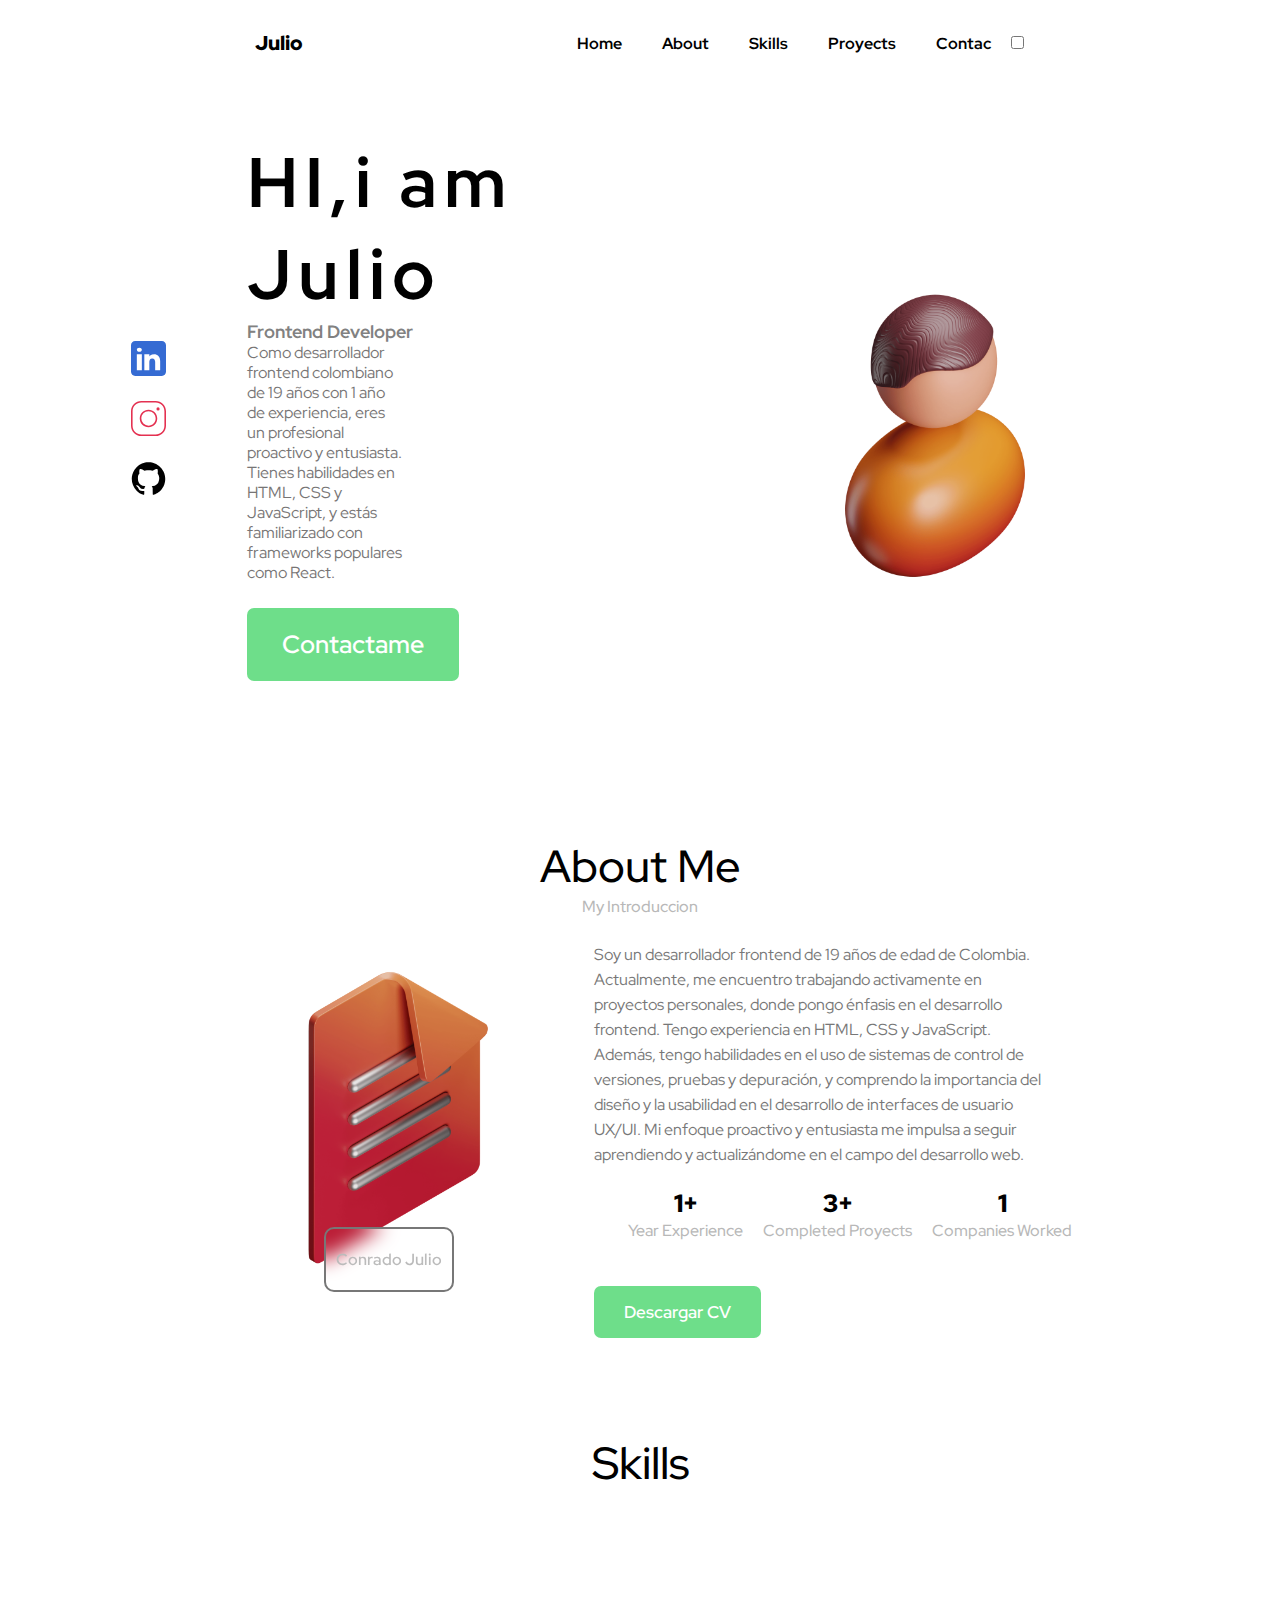
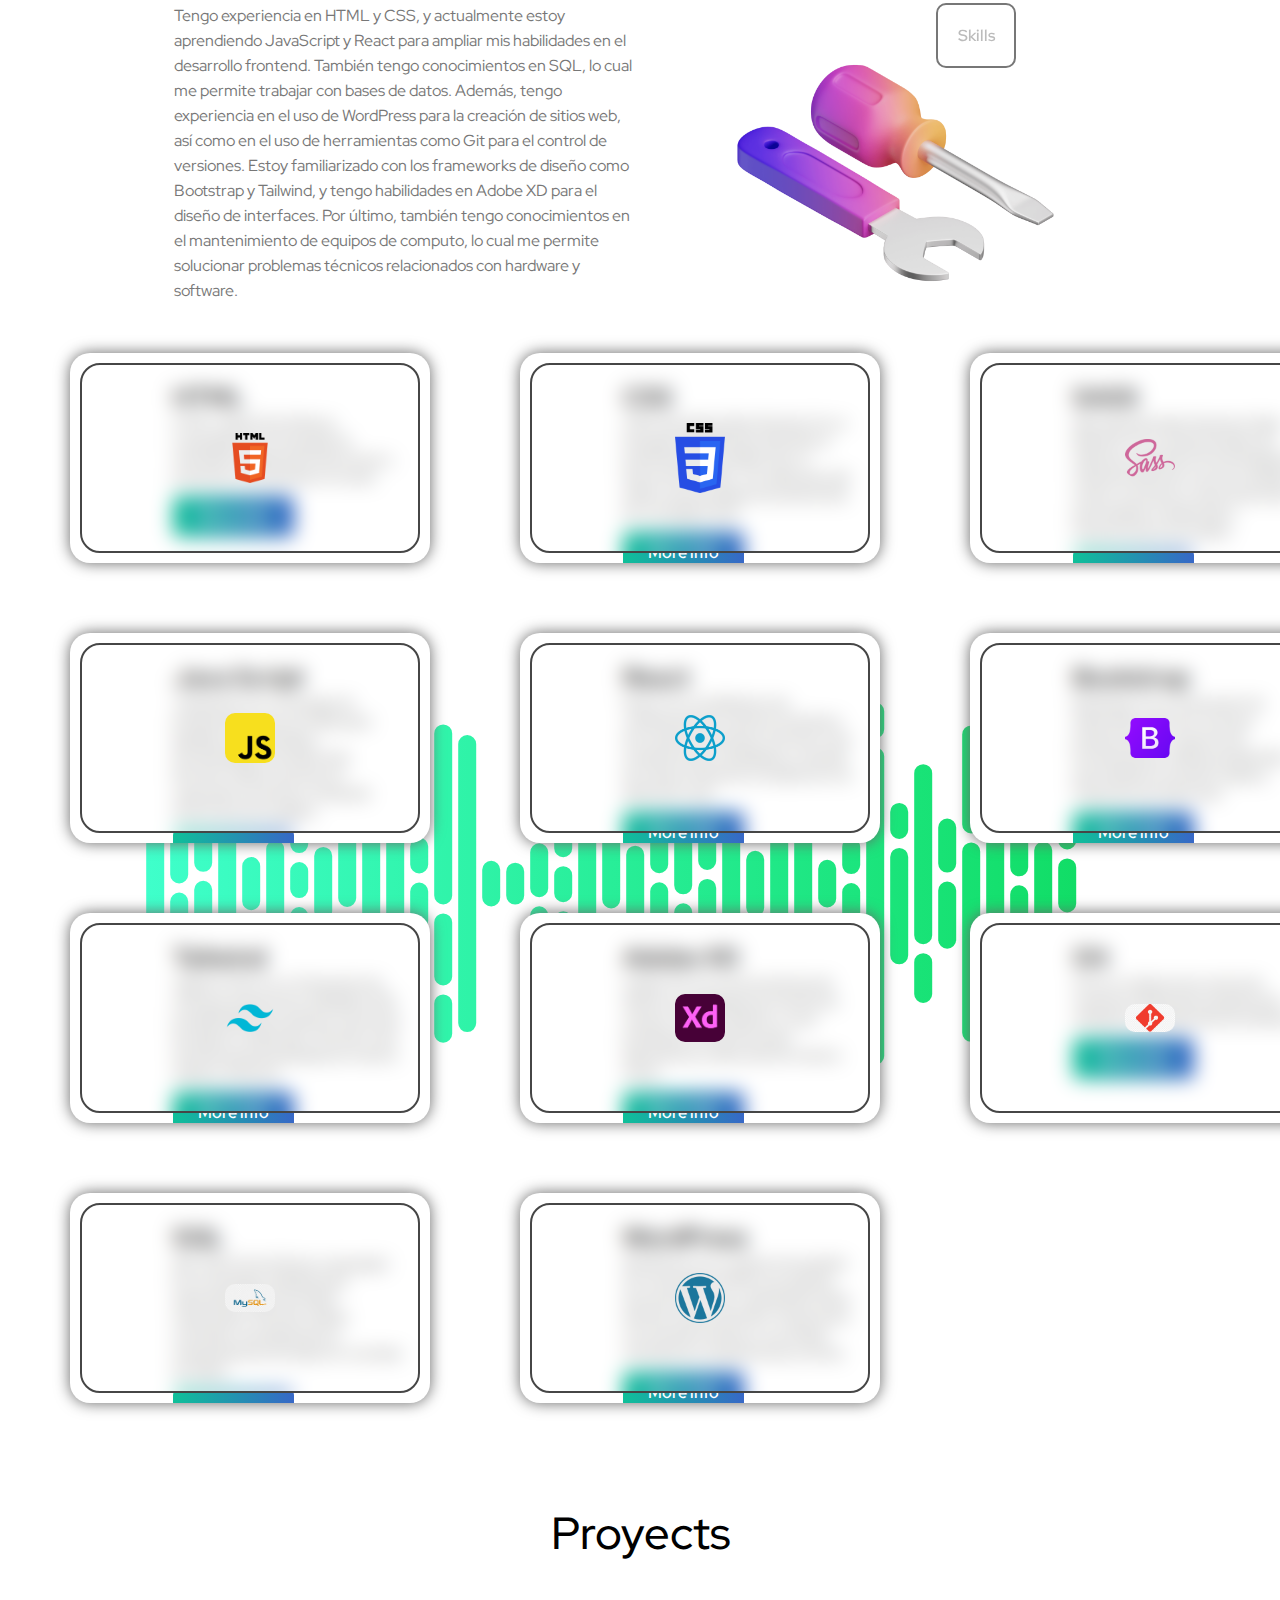
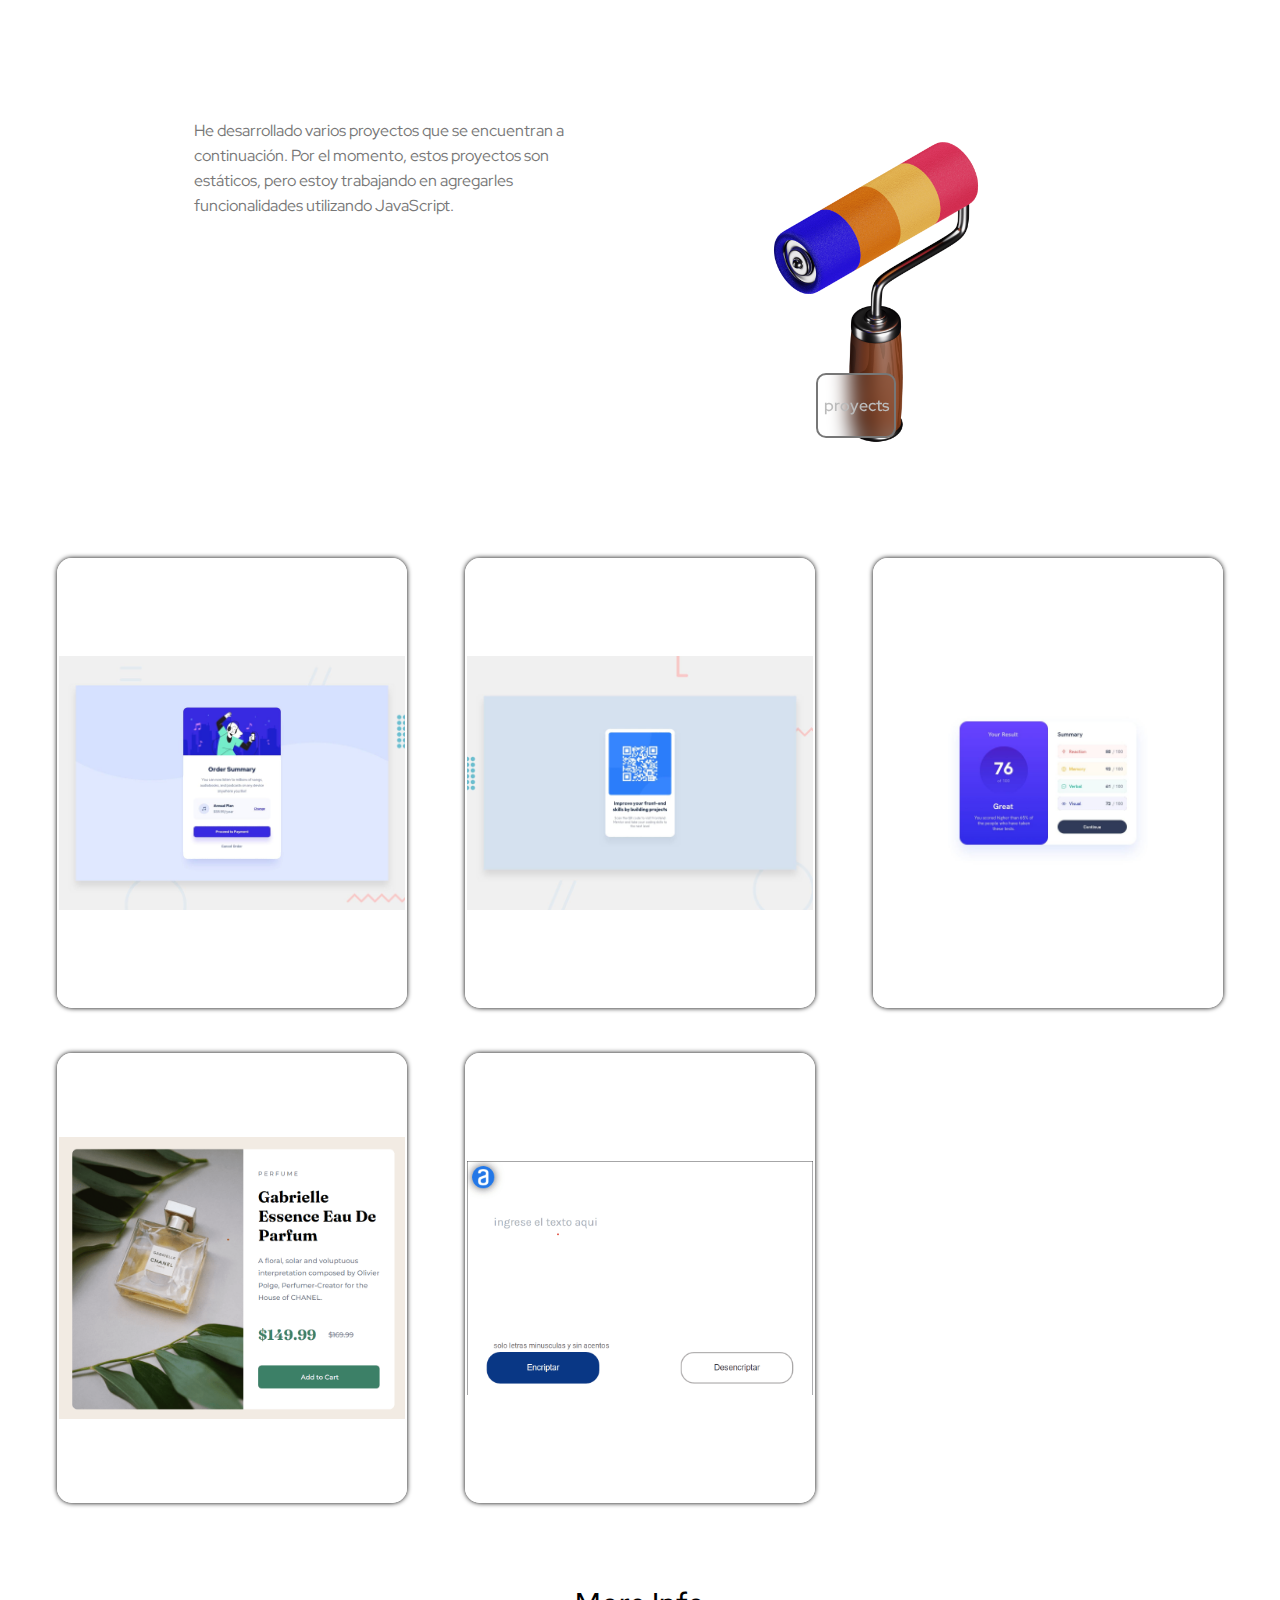
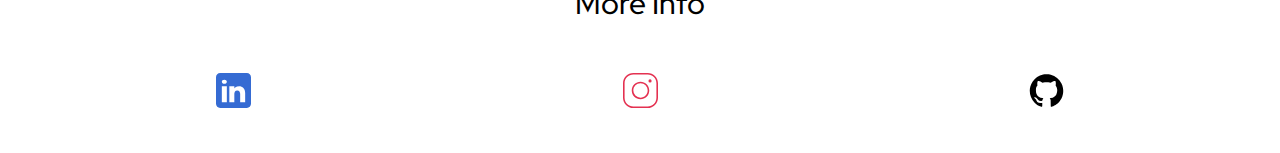
==== commit ce4e0a2f: "cambio del boton de modo oscuro" ====
--- a/index.html
+++ b/index.html
@@ -20,12 +20,22 @@
         <li class="lista"><a class="enlaces" href="#contac">Contac</a></li>
       </ul>
 
-      <div class="contend__swich">
-        <button class="swich" onclick="" id="swich">
-          <span><img class="sol" id="sol" src="imagenes/sol.png" /></span>
-          <span><img class="luna" id="luna" src="imagenes/luna.png" /></span>
-        </button>
-      </div>
+      <div class="toggleWrapper">
+        <input type="checkbox" class="dn" id="dn">
+        <label for="dn" class="toggle">
+            <span class="toggle__handler">
+                <span class="crater crater--1"></span>
+                <span class="crater crater--2"></span>
+                <span class="crater crater--3"></span>
+            </span>
+            <span class="star star--1"></span>
+            <span class="star star--2"></span>
+            <span class="star star--3"></span>
+            <span class="star star--4"></span>
+            <span class="star star--5"></span>
+            <span class="star star--6"></span>
+        </label>
+    </div>
       <!-- boton de suvida  -->
       <div class="btn__fijo" id="#home">
         <a href="#home">
@@ -449,7 +459,7 @@
       </div>
     </section>
 
-    
+
     <!-- pie de pagina  -->
     <footer class="footer" id="contac">
       <div class="footer__titulo">
--- a/style/style.css
+++ b/style/style.css
@@ -181,56 +181,6 @@
 .navegador .menu .enlaces:hover {
   color: #6ede8a;
 }
-.navegador .contend__swich {
-  display: flex;
-  flex-shrink: 5;
-  width: 250px;
-}
-.navegador .contend__swich .swich {
-  display: flex;
-  height: 30px;
-  border-radius: 50px;
-  border: none;
-  background-color: #282828;
-  position: relative;
-  cursor: pointer;
-  outline: none;
-  overflow: hidden;
-}
-.navegador .contend__swich .swich::after {
-  content: "";
-  position: absolute;
-  display: block;
-  width: 30px;
-  height: 30px;
-  left: 0;
-  top: 0;
-  right: unset;
-  background-color: #fffefe;
-  box-shadow: #d7d7d7 0px 0px 5px 0px;
-  border-radius: 50%;
-}
-.navegador .contend__swich .swich.active {
-  background-color: #ffffff;
-}
-.navegador .contend__swich .swich.active::after {
-  left: unset;
-  right: 0;
-}
-.navegador .contend__swich .swich span {
-  width: 30px;
-  height: 30px;
-  display: block;
-  -o-object-fit: cover;
-     object-fit: cover;
-  line-height: 30px;
-}
-.navegador .contend__swich .swich span .luna,
-.navegador .contend__swich .swich span .sol {
-  display: flex;
-  width: 30px;
-  height: 30px;
-}
 
 .nav-dark {
   background-color: #282828;
@@ -740,11 +690,11 @@
 }
 
 ::-webkit-scrollbar {
-  width: 13px; /* Ancho del scrollbar */
+  width: 5px; /* Ancho del scrollbar */
 }
 
 ::-webkit-scrollbar-thumb {
-  background-color: #bcbbbb; /* Color del scrollbar */
+  background-color: #92e6a7; /* Color del scrollbar */
   border-radius: 15px;
   -webkit-transition: 0.5s ease;
   transition: 0.5s ease;
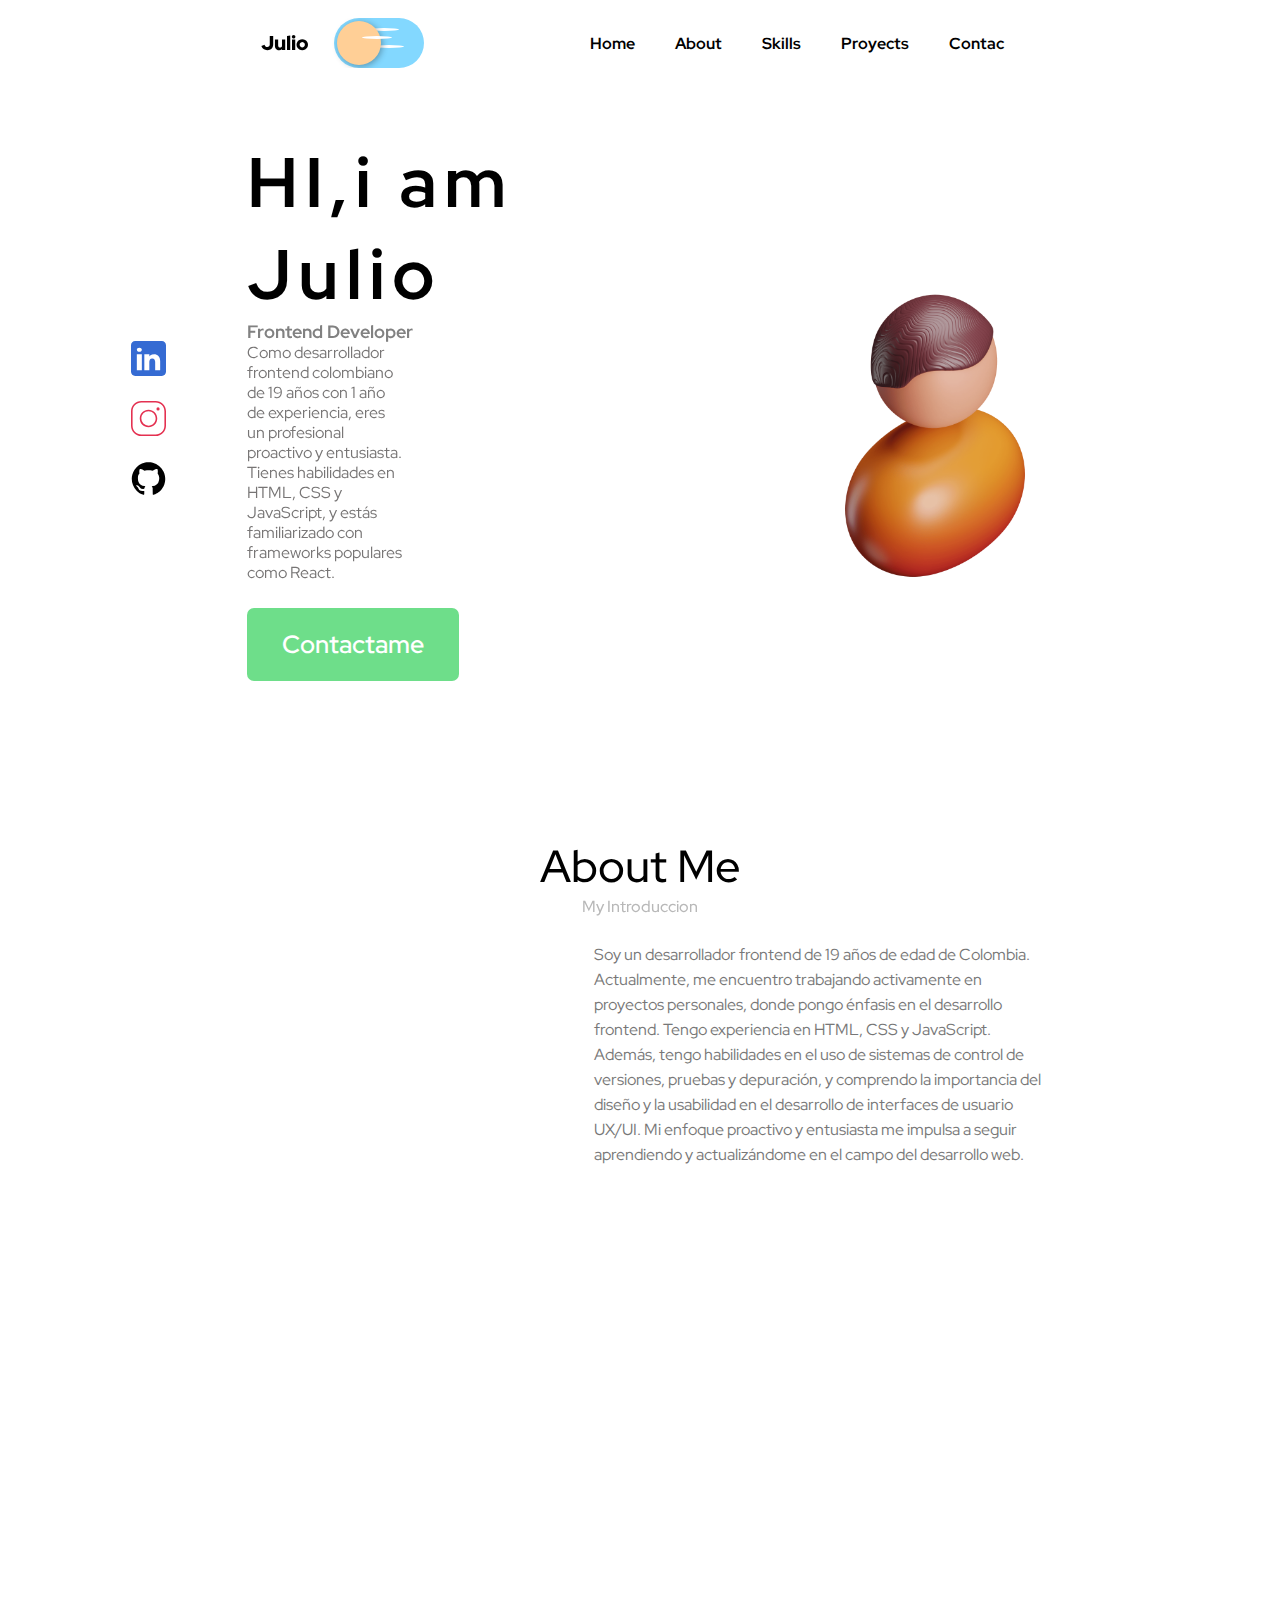
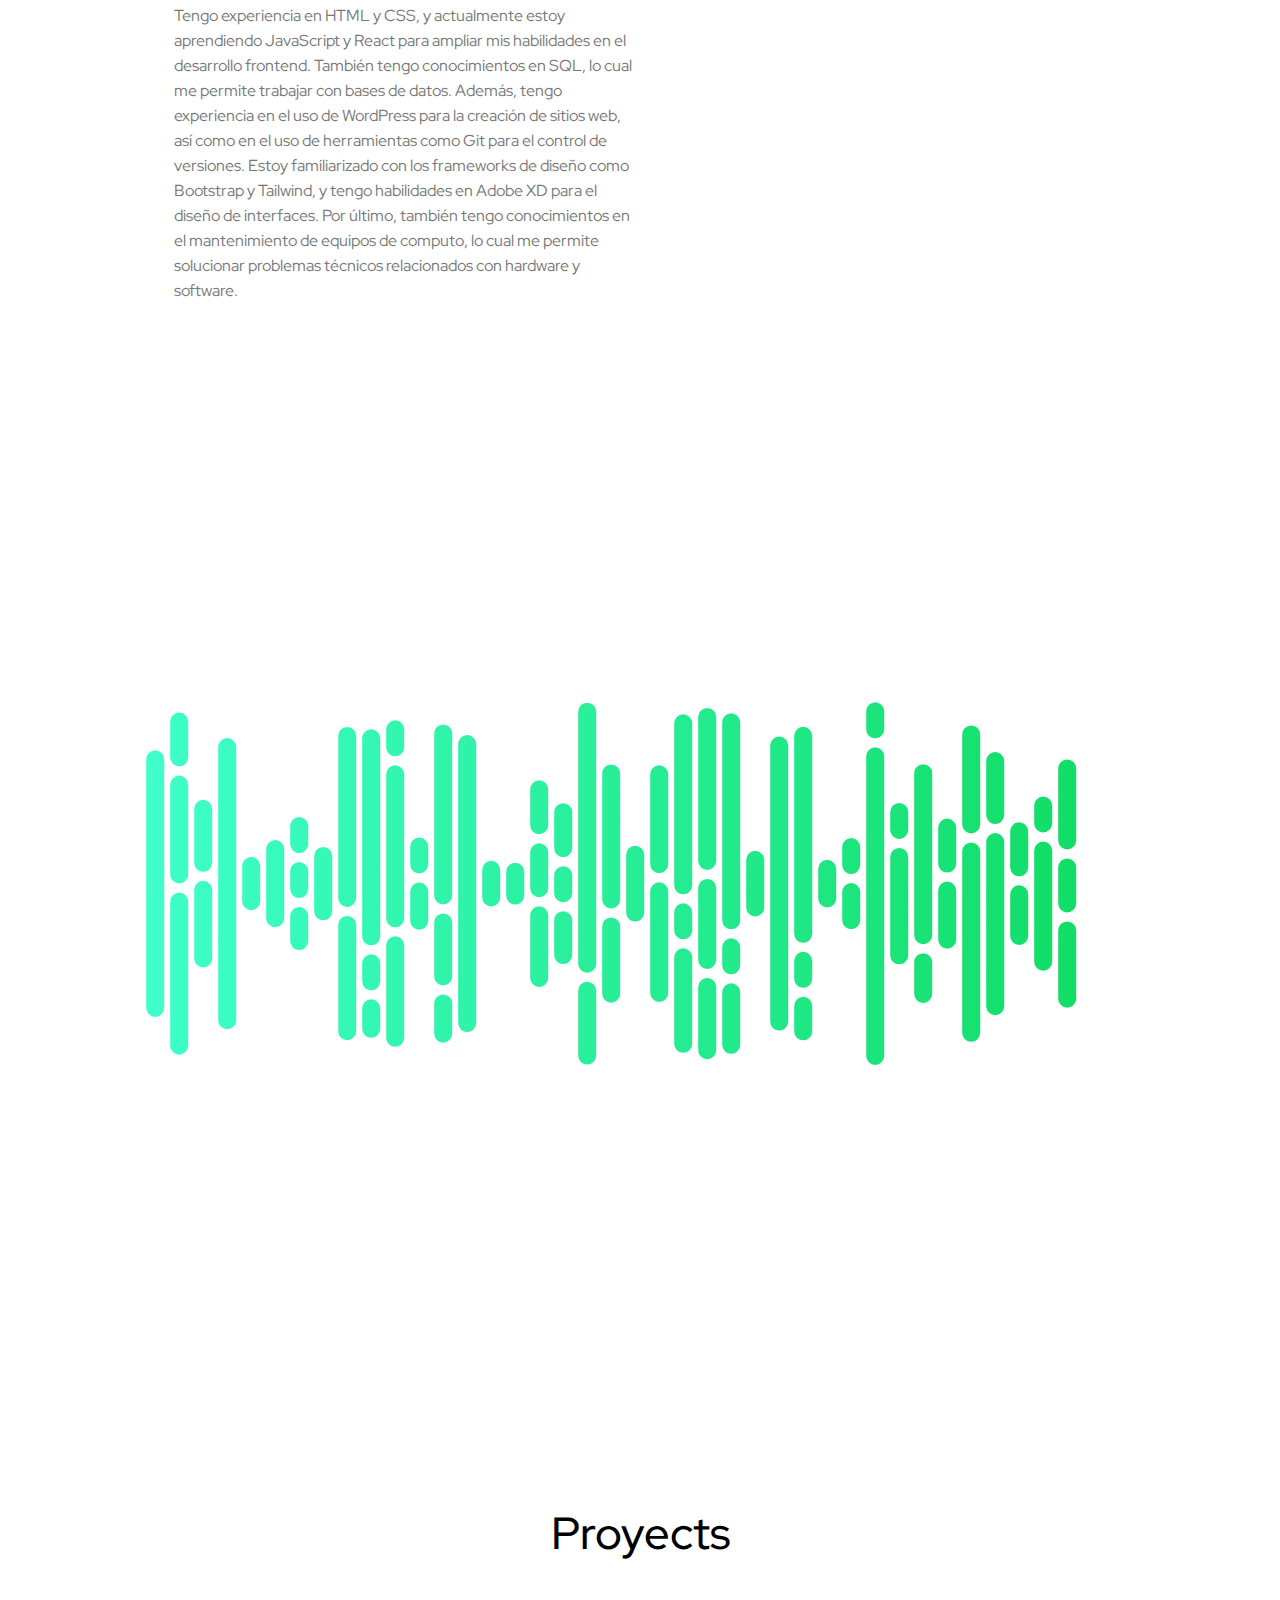
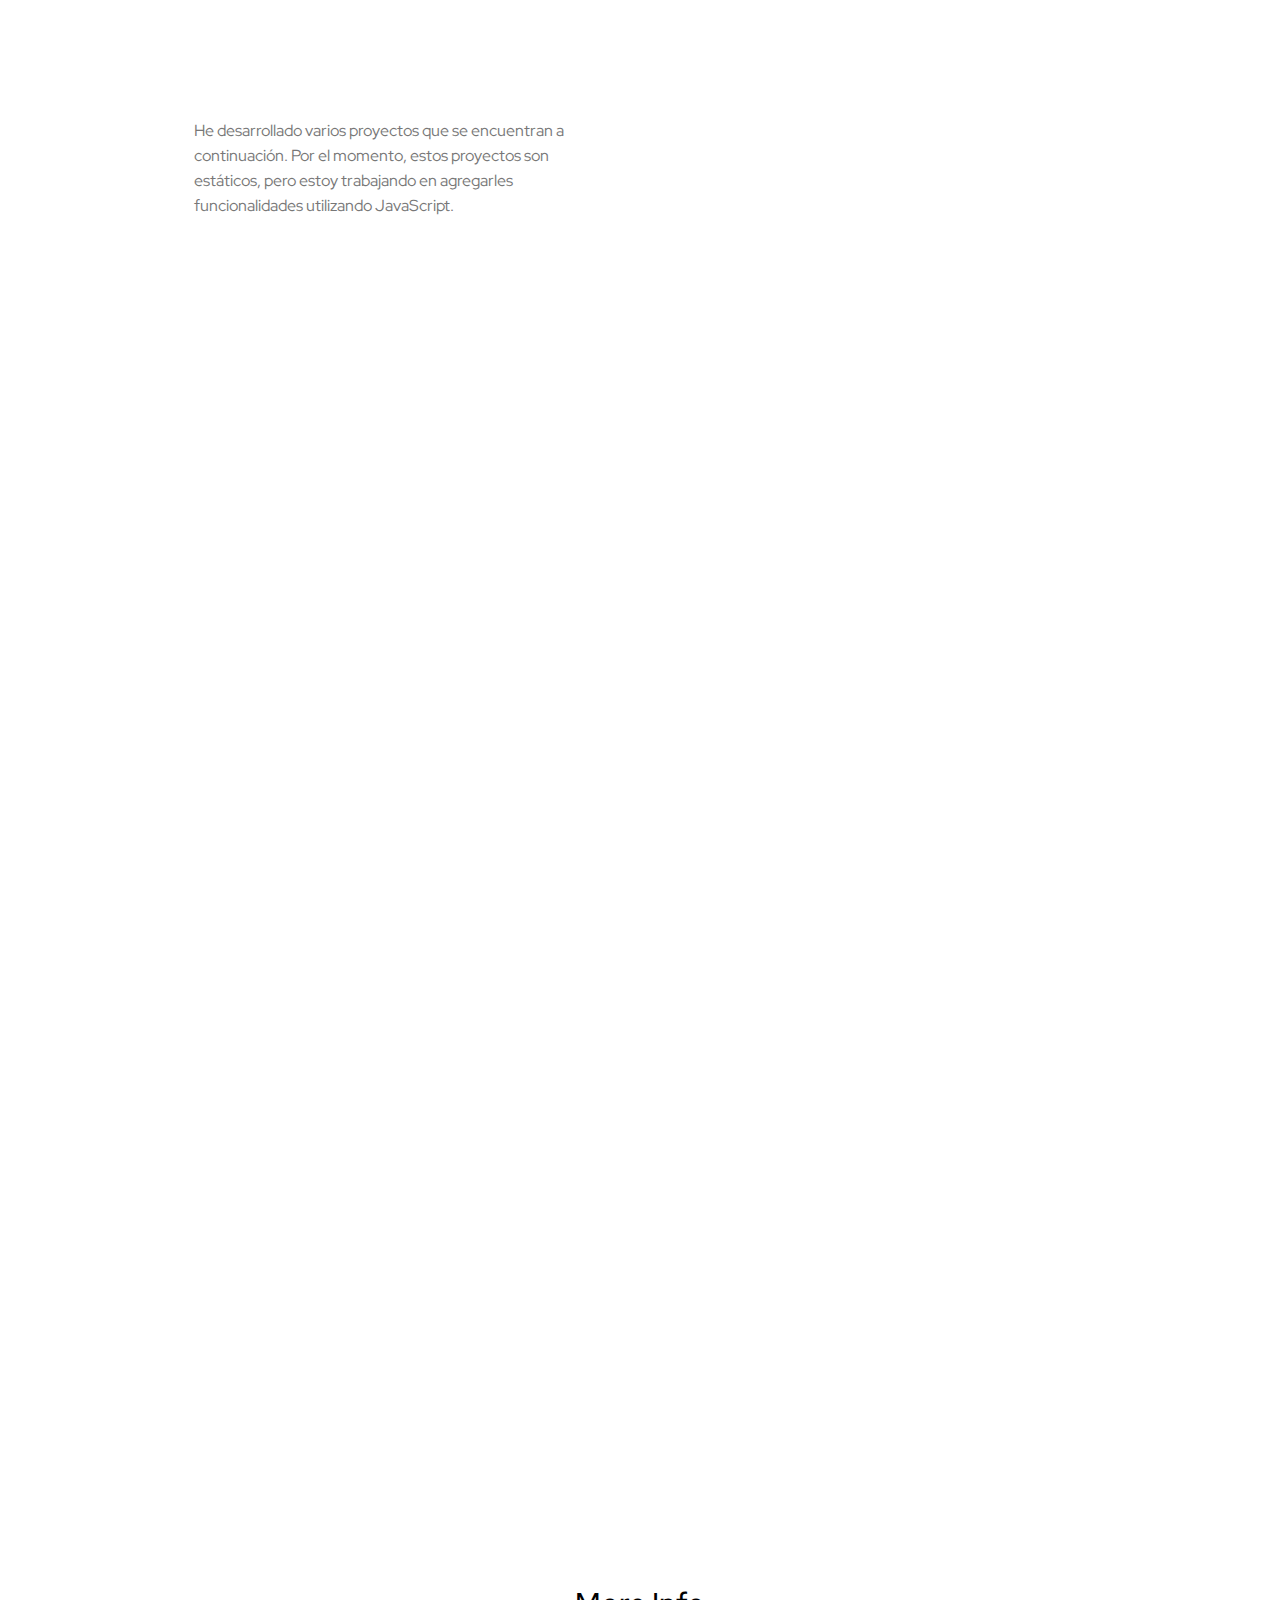
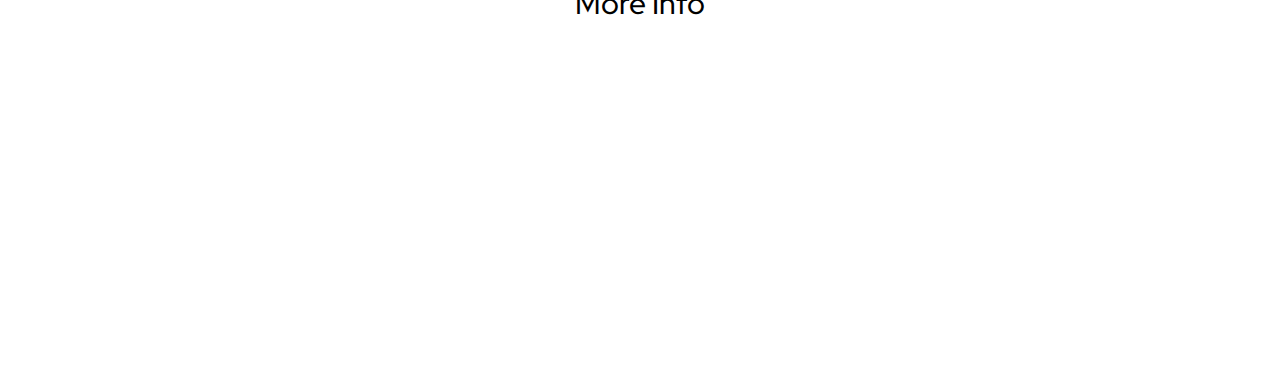
==== commit 35e15132: "cambios de boton dark" ====
--- a/index.html
+++ b/index.html
@@ -19,8 +19,8 @@
         <li class="lista"><a class="enlaces" href="#proyects">Proyects</a></li>
         <li class="lista"><a class="enlaces" href="#contac">Contac</a></li>
       </ul>
-
-      <div class="toggleWrapper">
+      <!-- boton de modo oscuro -->
+      <div class="toggleWrapper" onclick="">
         <input type="checkbox" class="dn" id="dn">
         <label for="dn" class="toggle">
             <span class="toggle__handler">
--- a/style/style.css
+++ b/style/style.css
@@ -202,6 +202,117 @@
 }
 .nav-white .menu .enlaces {
   color: #000000;
+}
+
+.toggleWrapper {
+  position: absolute;
+  top: 50%;
+  right: calc(20% - 50px);
+  overflow: hidden;
+  padding: 0 200px;
+  transform: translate3d(-50%, -50%, 0);
+  color: white;
+}
+.toggleWrapper input {
+  position: absolute;
+  left: -99em;
+}
+.toggleWrapper .toggle {
+  cursor: pointer;
+  display: inline-block;
+  position: relative;
+  width: 90px;
+  height: 50px;
+  background-color: #83d8ff;
+  border-radius: 84px;
+  transition: background-color 200ms cubic-bezier(0.445, 0.05, 0.55, 0.95);
+}
+.toggleWrapper .toggle:before {
+  content: "";
+  position: absolute;
+  left: -50px;
+  top: 15px;
+  font-size: 18px;
+}
+.toggleWrapper .toggle:after {
+  content: "";
+  position: absolute;
+  right: -48px;
+  top: 15px;
+  font-size: 18px;
+  color: #749ed7;
+}
+.toggleWrapper .toggle .toggle__handler {
+  display: inline-block;
+  position: relative;
+  z-index: 1;
+  top: 3px;
+  left: 3px;
+  width: 44px;
+  height: 44px;
+  background-color: #ffcf96;
+  border-radius: 50px;
+  box-shadow: 0 2px 6px rgba(0, 0, 0, 0.3);
+  transition: all 400ms cubic-bezier(0.68, -0.55, 0.265, 1.55);
+  transform: rotate(-45deg);
+}
+.toggleWrapper .toggle .crater {
+  position: absolute;
+  background-color: #e8cda5;
+  opacity: 0;
+  transition: opacity 200ms ease-in-out;
+  border-radius: 100%;
+}
+.toggleWrapper .toggle .crater--1 {
+  top: 18px;
+  left: 10px;
+  width: 4px;
+  height: 4px;
+}
+.toggleWrapper .toggle .crater--2 {
+  top: 28px;
+  left: 22px;
+  width: 6px;
+  height: 6px;
+}
+.toggleWrapper .toggle .crater--3 {
+  top: 10px;
+  left: 25px;
+  width: 8px;
+  height: 8px;
+}
+.toggleWrapper .star {
+  position: absolute;
+  background-color: #fff;
+  transition: all 300ms cubic-bezier(0.445, 0.05, 0.55, 0.95);
+  border-radius: 50%;
+}
+.toggleWrapper .star--1 {
+  top: 10px;
+  left: 35px;
+  z-index: 0;
+  width: 30px;
+  height: 3px;
+}
+.toggleWrapper .star--2 {
+  top: 18px;
+  left: 28px;
+  z-index: 1;
+  width: 30px;
+  height: 3px;
+}
+.toggleWrapper .star--3 {
+  top: 27px;
+  left: 40px;
+  z-index: 0;
+  width: 30px;
+  height: 3px;
+}
+.toggleWrapper .star--4,
+.toggleWrapper .star--5,
+.toggleWrapper .star--6 {
+  opacity: 0;
+  transition: all 300;
 }
 
 .contenido__principal {
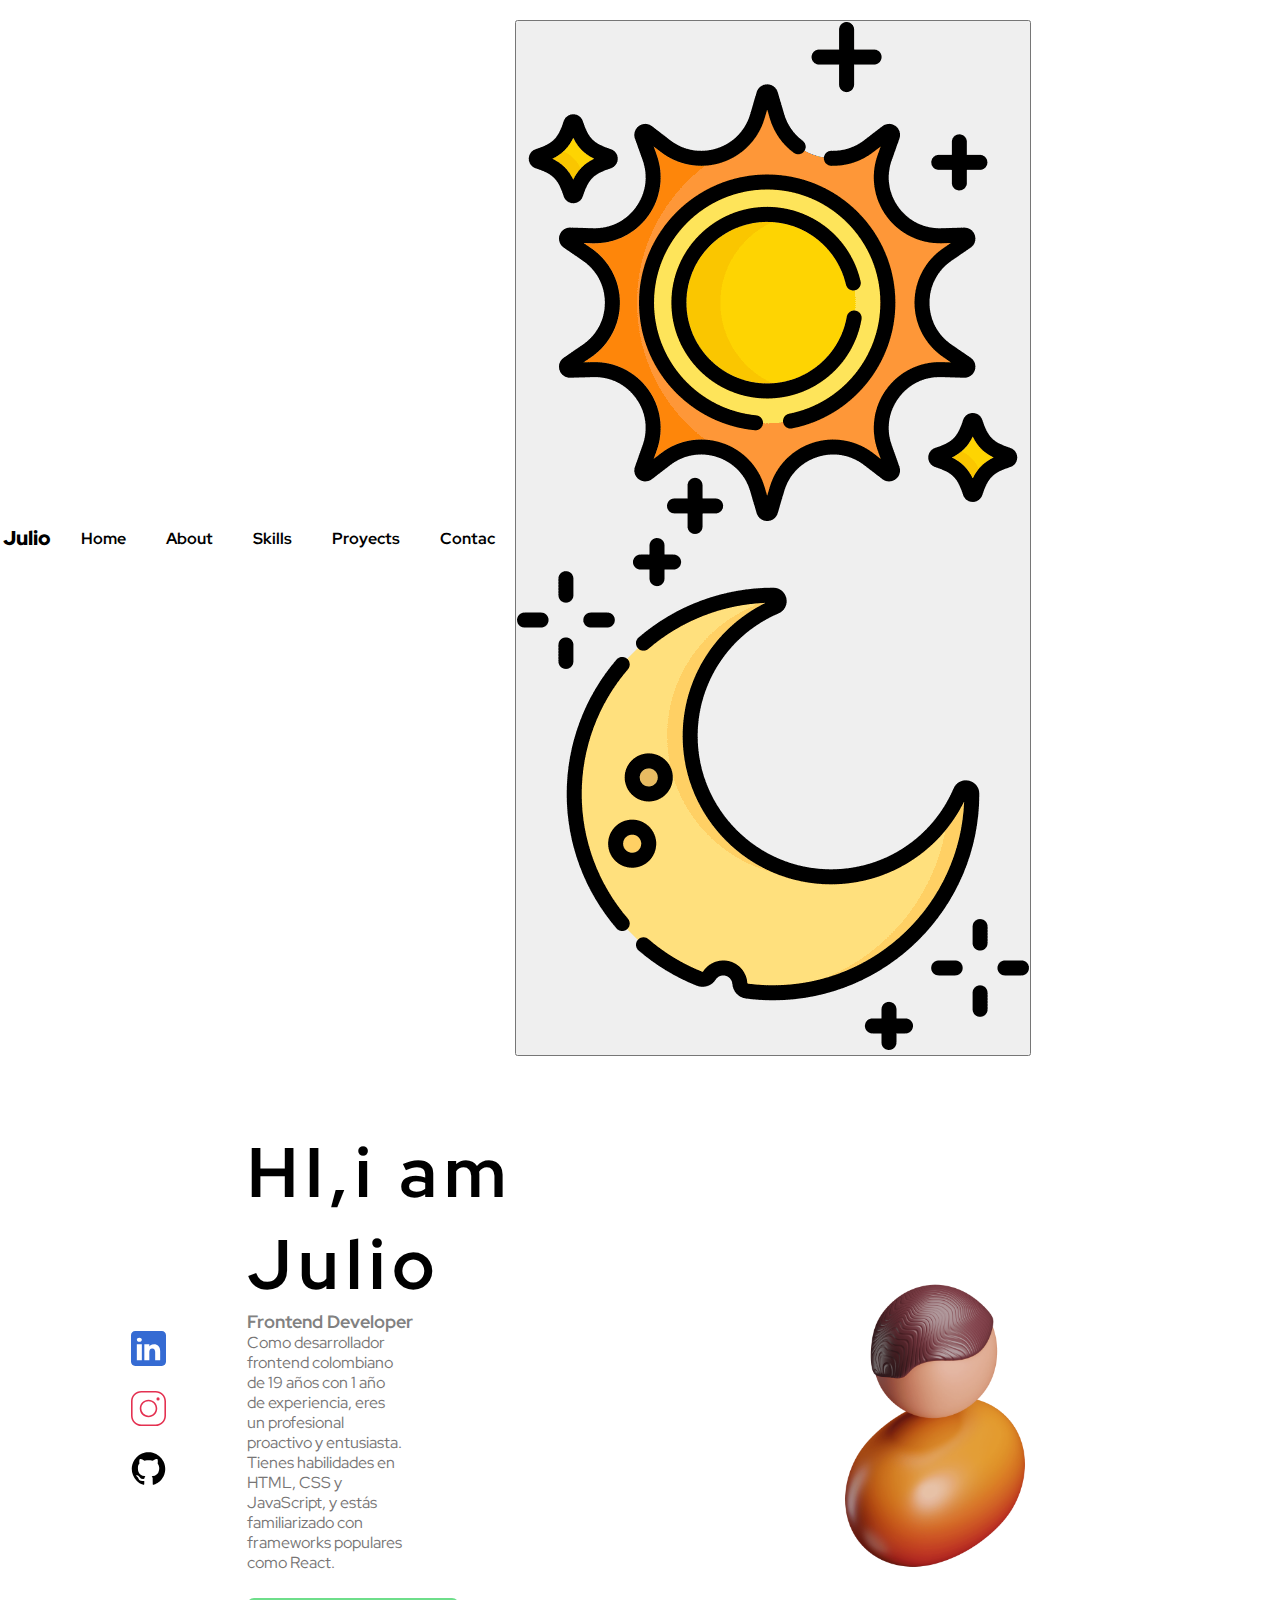
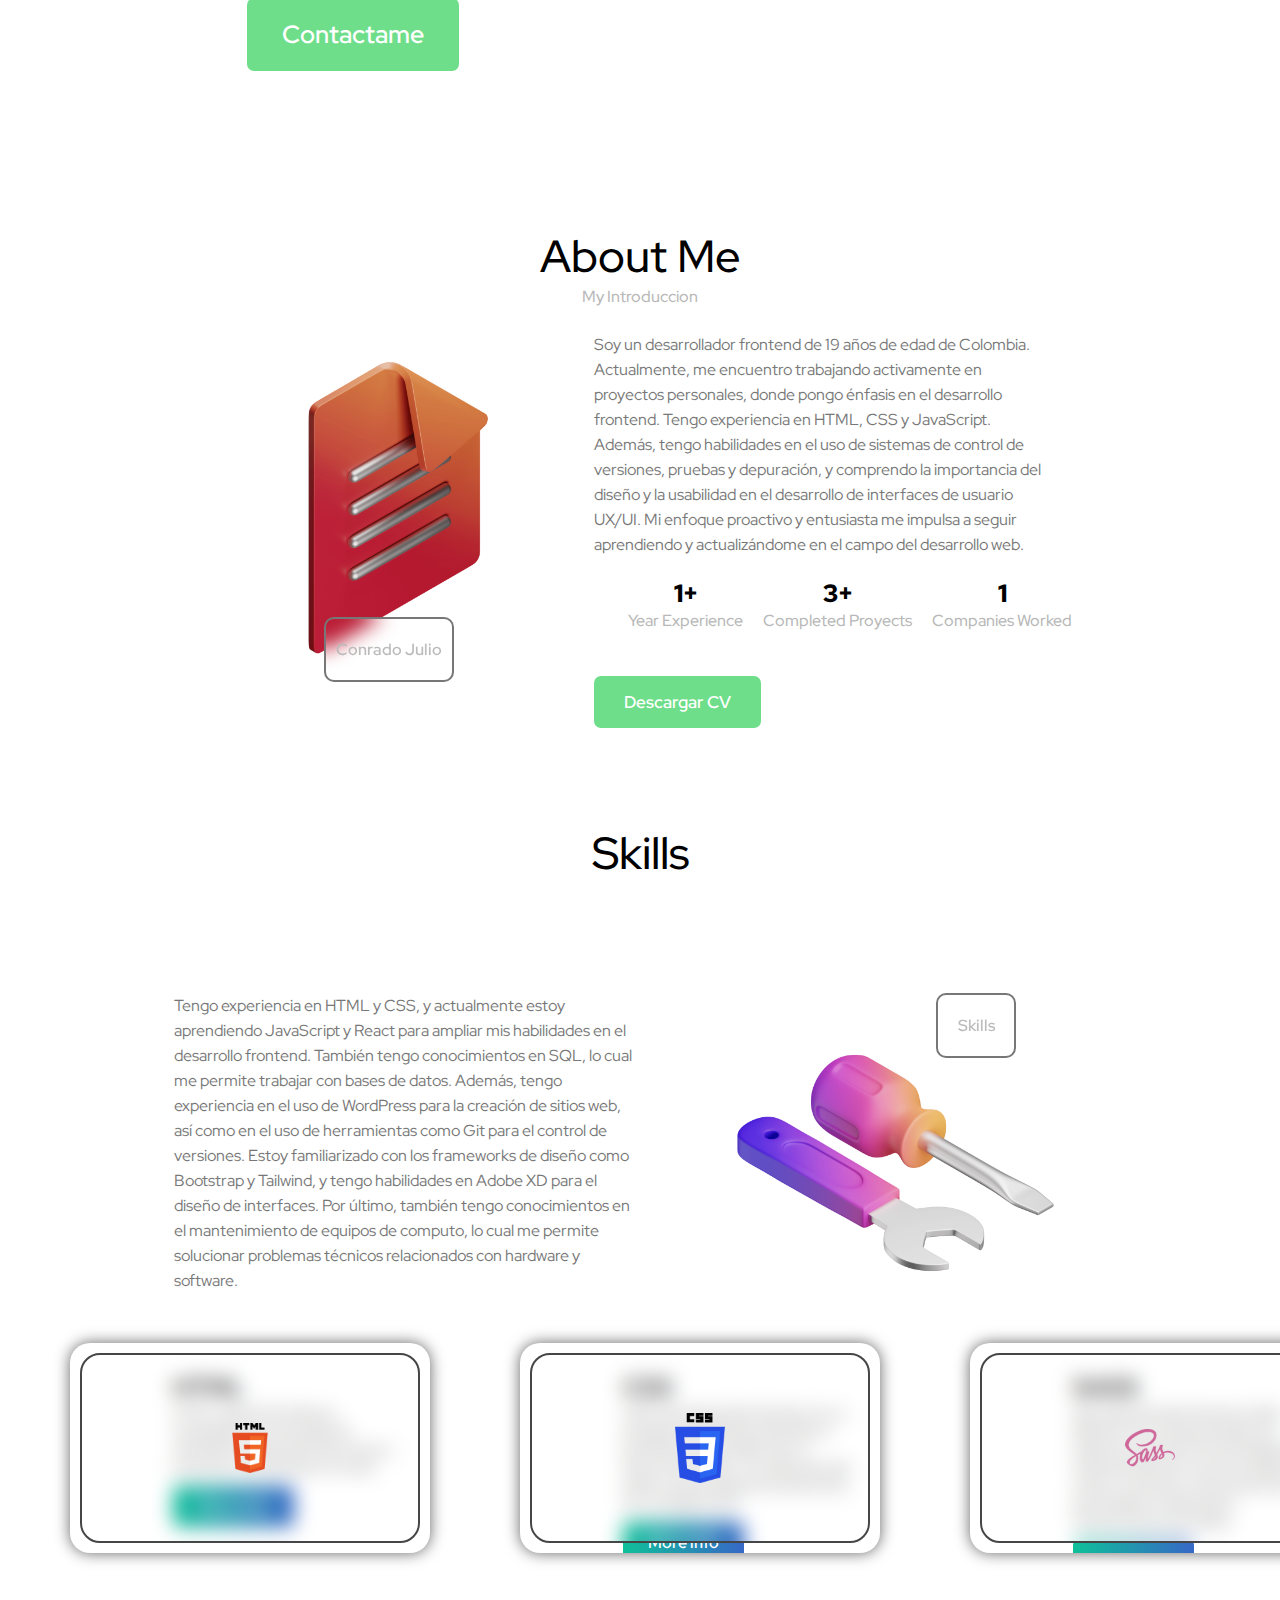
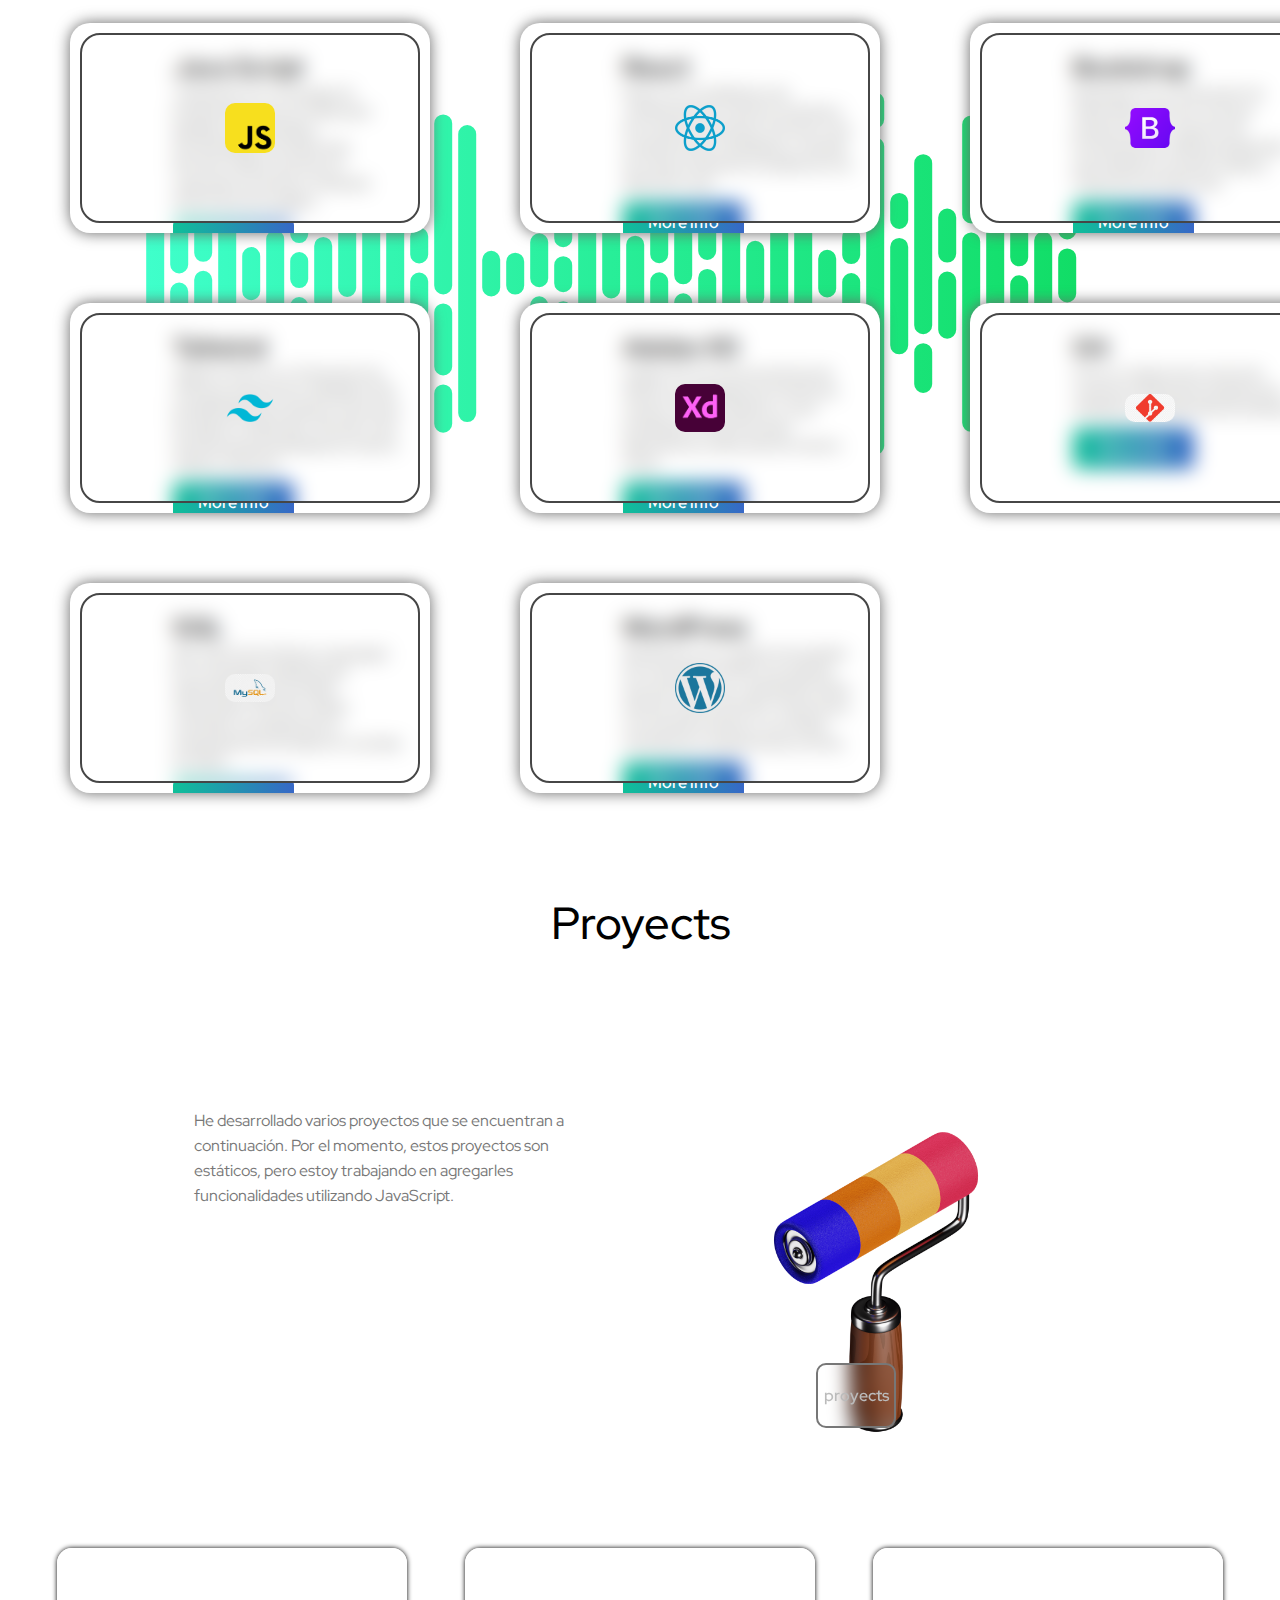
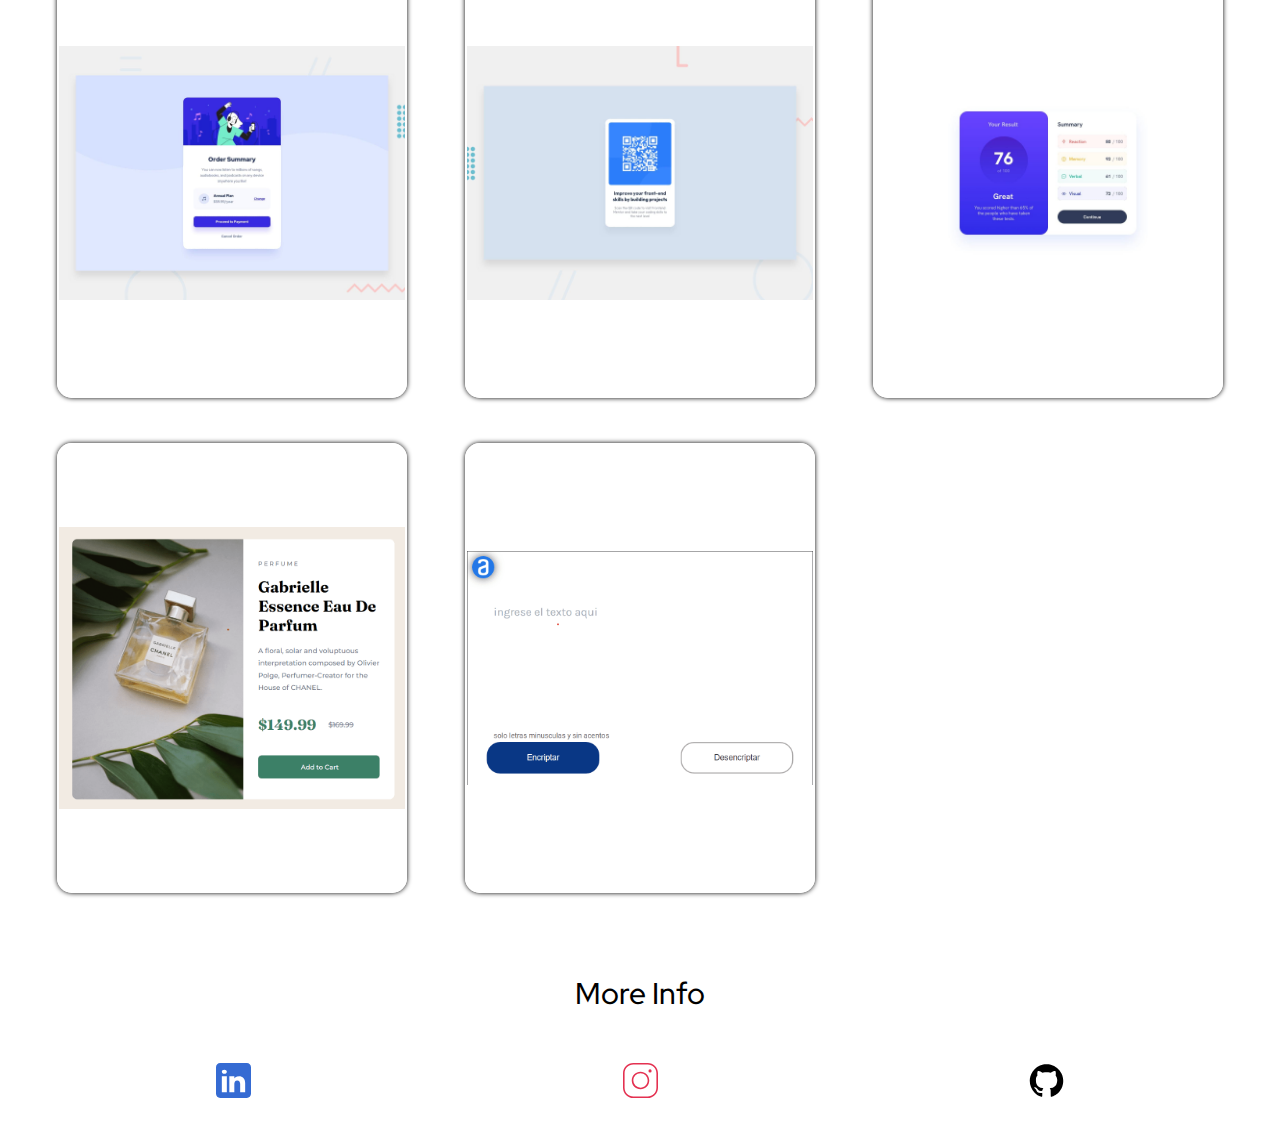
==== commit b5803467: "linkeando el archivo" ====
--- a/index.html
+++ b/index.html
@@ -19,23 +19,13 @@
         <li class="lista"><a class="enlaces" href="#proyects">Proyects</a></li>
         <li class="lista"><a class="enlaces" href="#contac">Contac</a></li>
       </ul>
-      <!-- boton de modo oscuro -->
-      <div class="toggleWrapper" onclick="">
-        <input type="checkbox" class="dn" id="dn">
-        <label for="dn" class="toggle">
-            <span class="toggle__handler">
-                <span class="crater crater--1"></span>
-                <span class="crater crater--2"></span>
-                <span class="crater crater--3"></span>
-            </span>
-            <span class="star star--1"></span>
-            <span class="star star--2"></span>
-            <span class="star star--3"></span>
-            <span class="star star--4"></span>
-            <span class="star star--5"></span>
-            <span class="star star--6"></span>
-        </label>
-    </div>
+
+      <div class="contend__swich">
+        <button class="swich" onclick="" id="swich">
+          <span><img class="sol" id="sol" src="imagenes/sol.png" /></span>
+          <span><img class="luna" id="luna" src="imagenes/luna.png" /></span>
+        </button>
+      </div>
       <!-- boton de suvida  -->
       <div class="btn__fijo" id="#home">
         <a href="#home">
@@ -132,7 +122,7 @@
           </div>
           <button class="about__btn">
             <span>
-              <a href="">Descargar CV</a>
+              <a href="cv/CV.pdf" download="CV.pdf">Descargar CV</a>
             </span>
           </button>
         </div>
@@ -459,7 +449,6 @@
       </div>
     </section>
 
-
     <!-- pie de pagina  -->
     <footer class="footer" id="contac">
       <div class="footer__titulo">
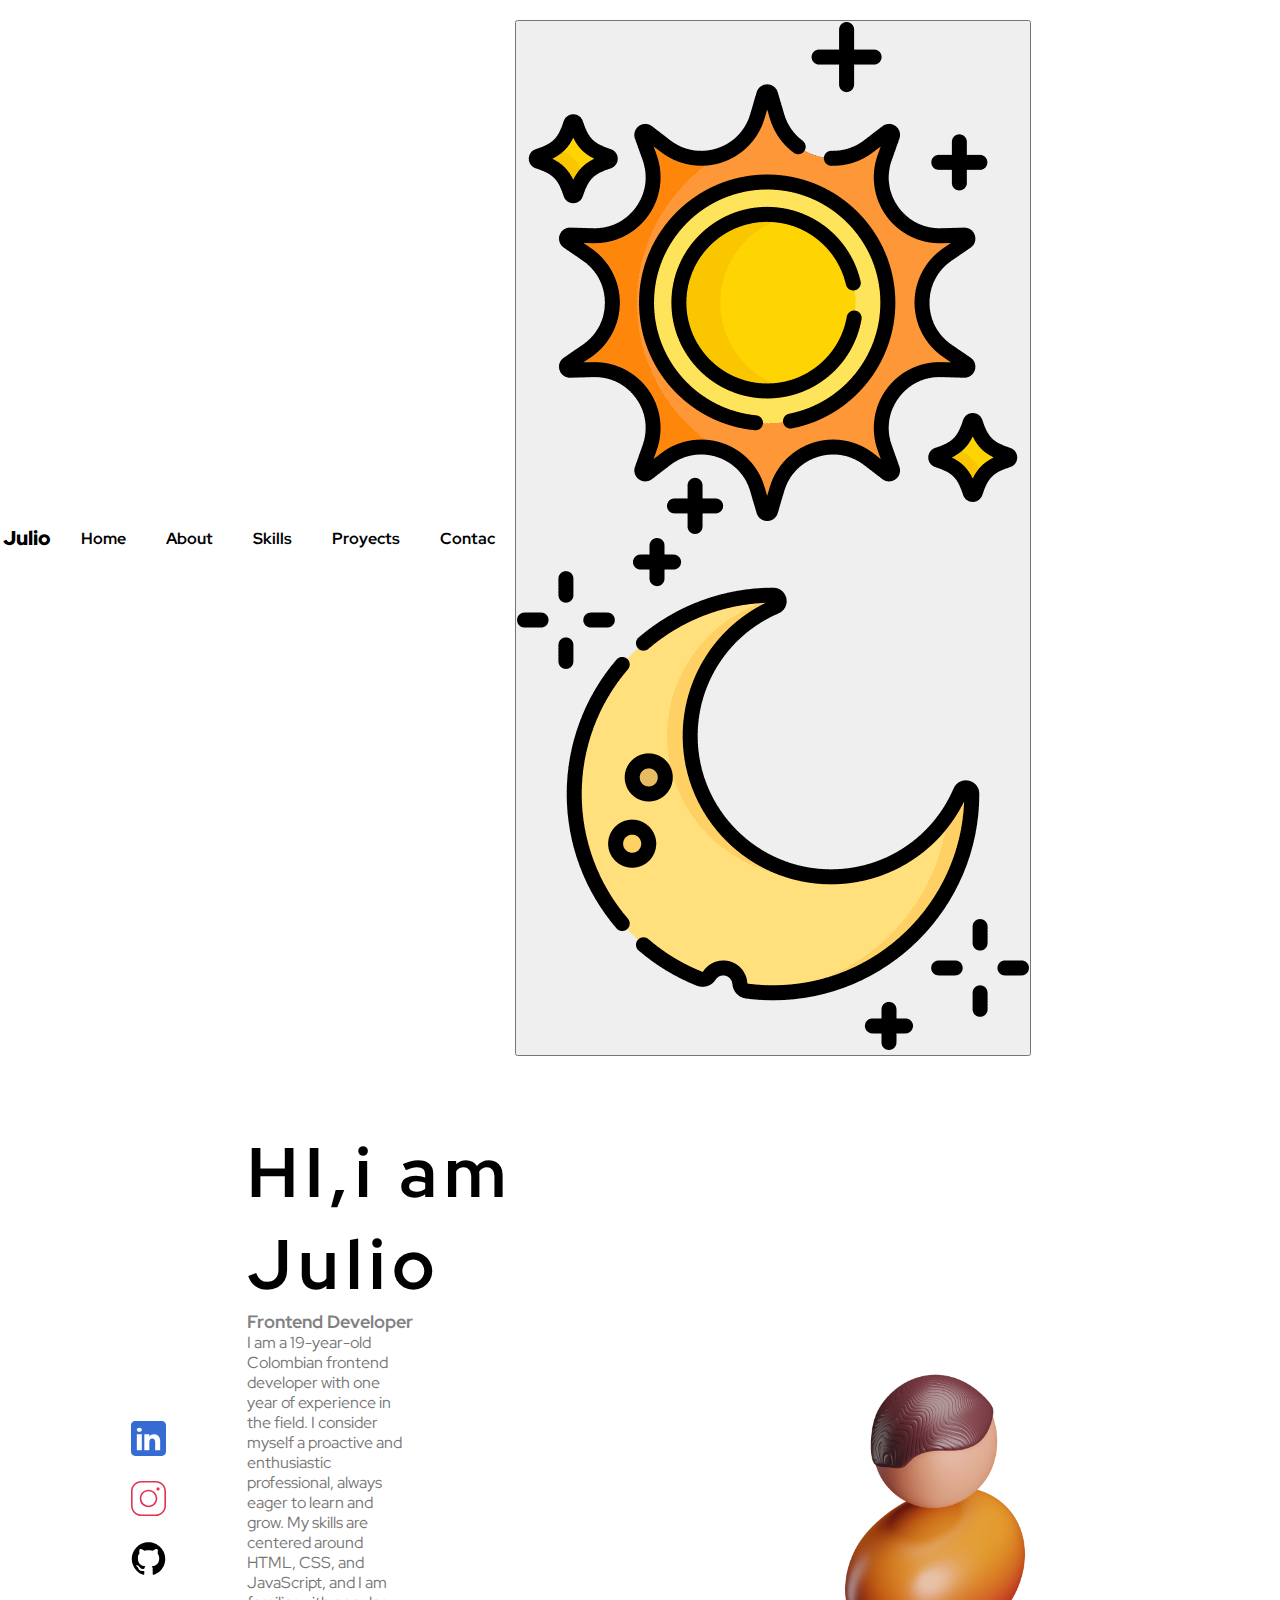
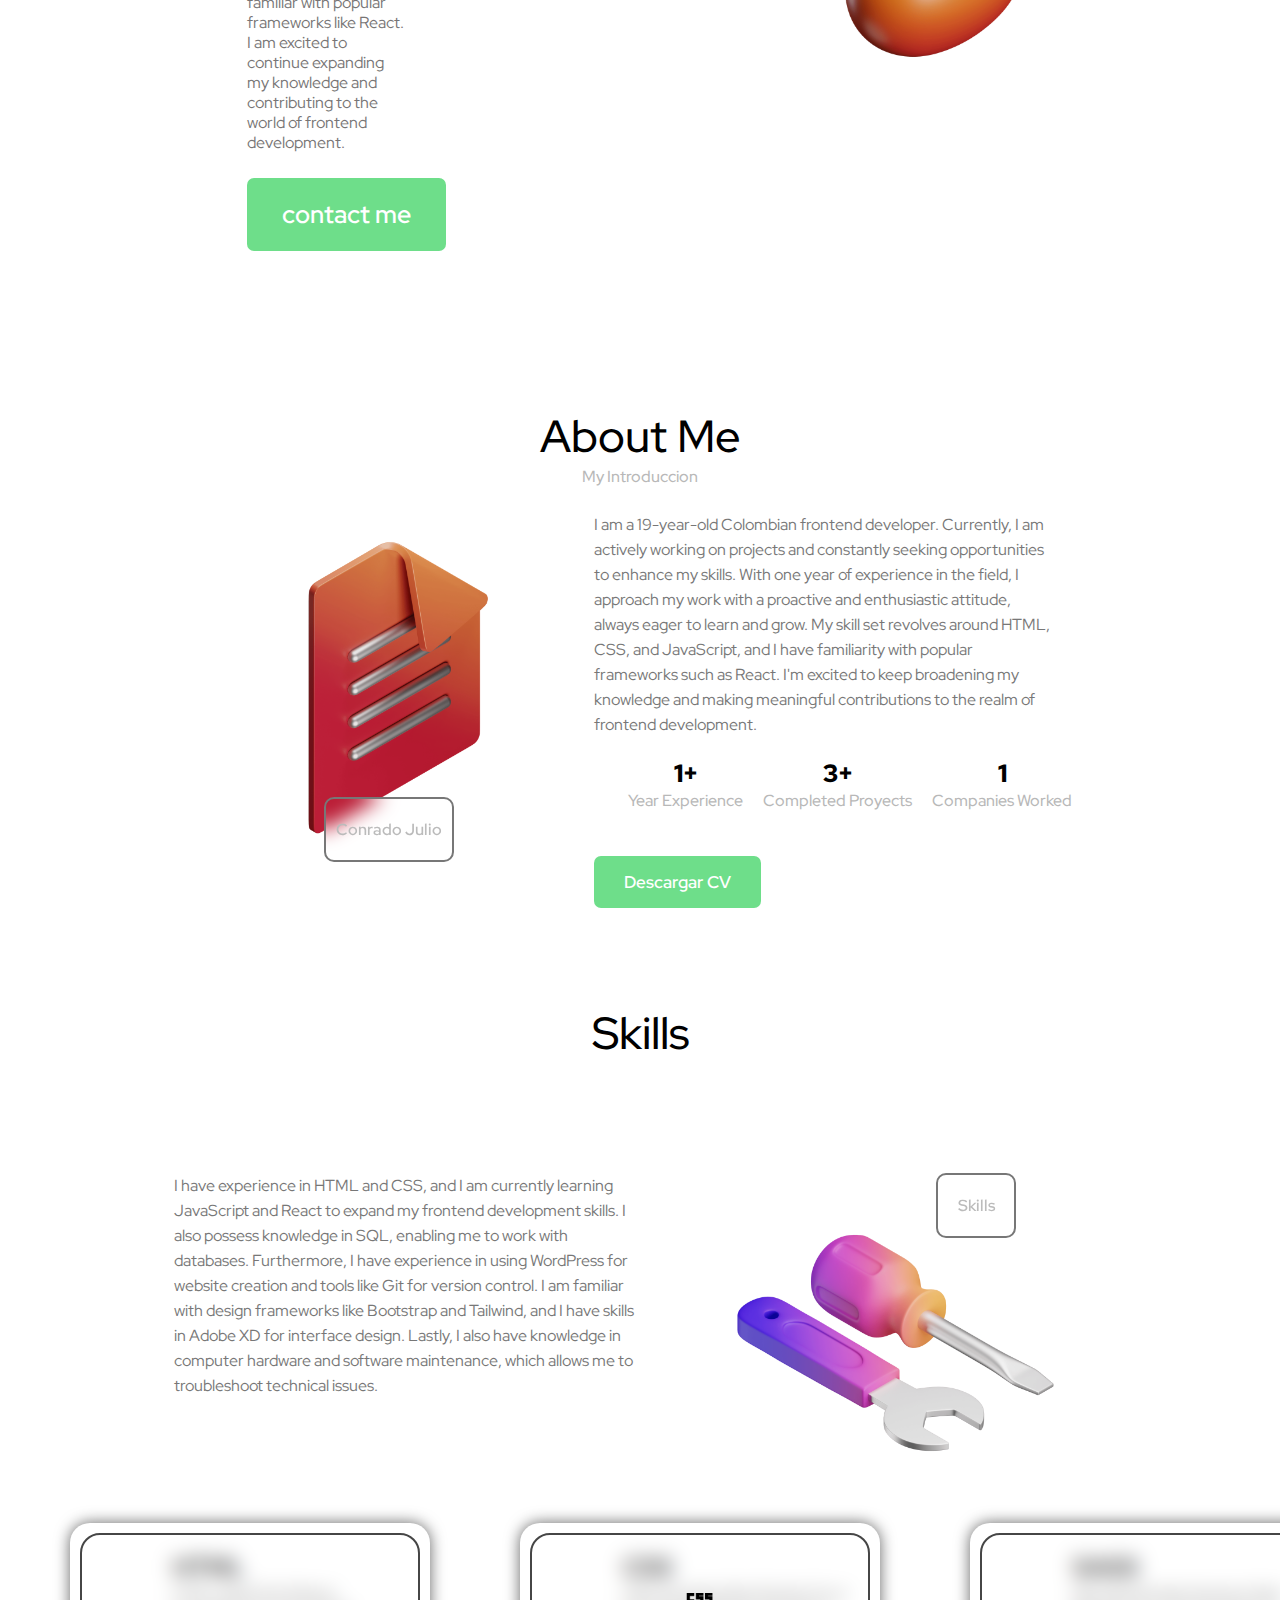
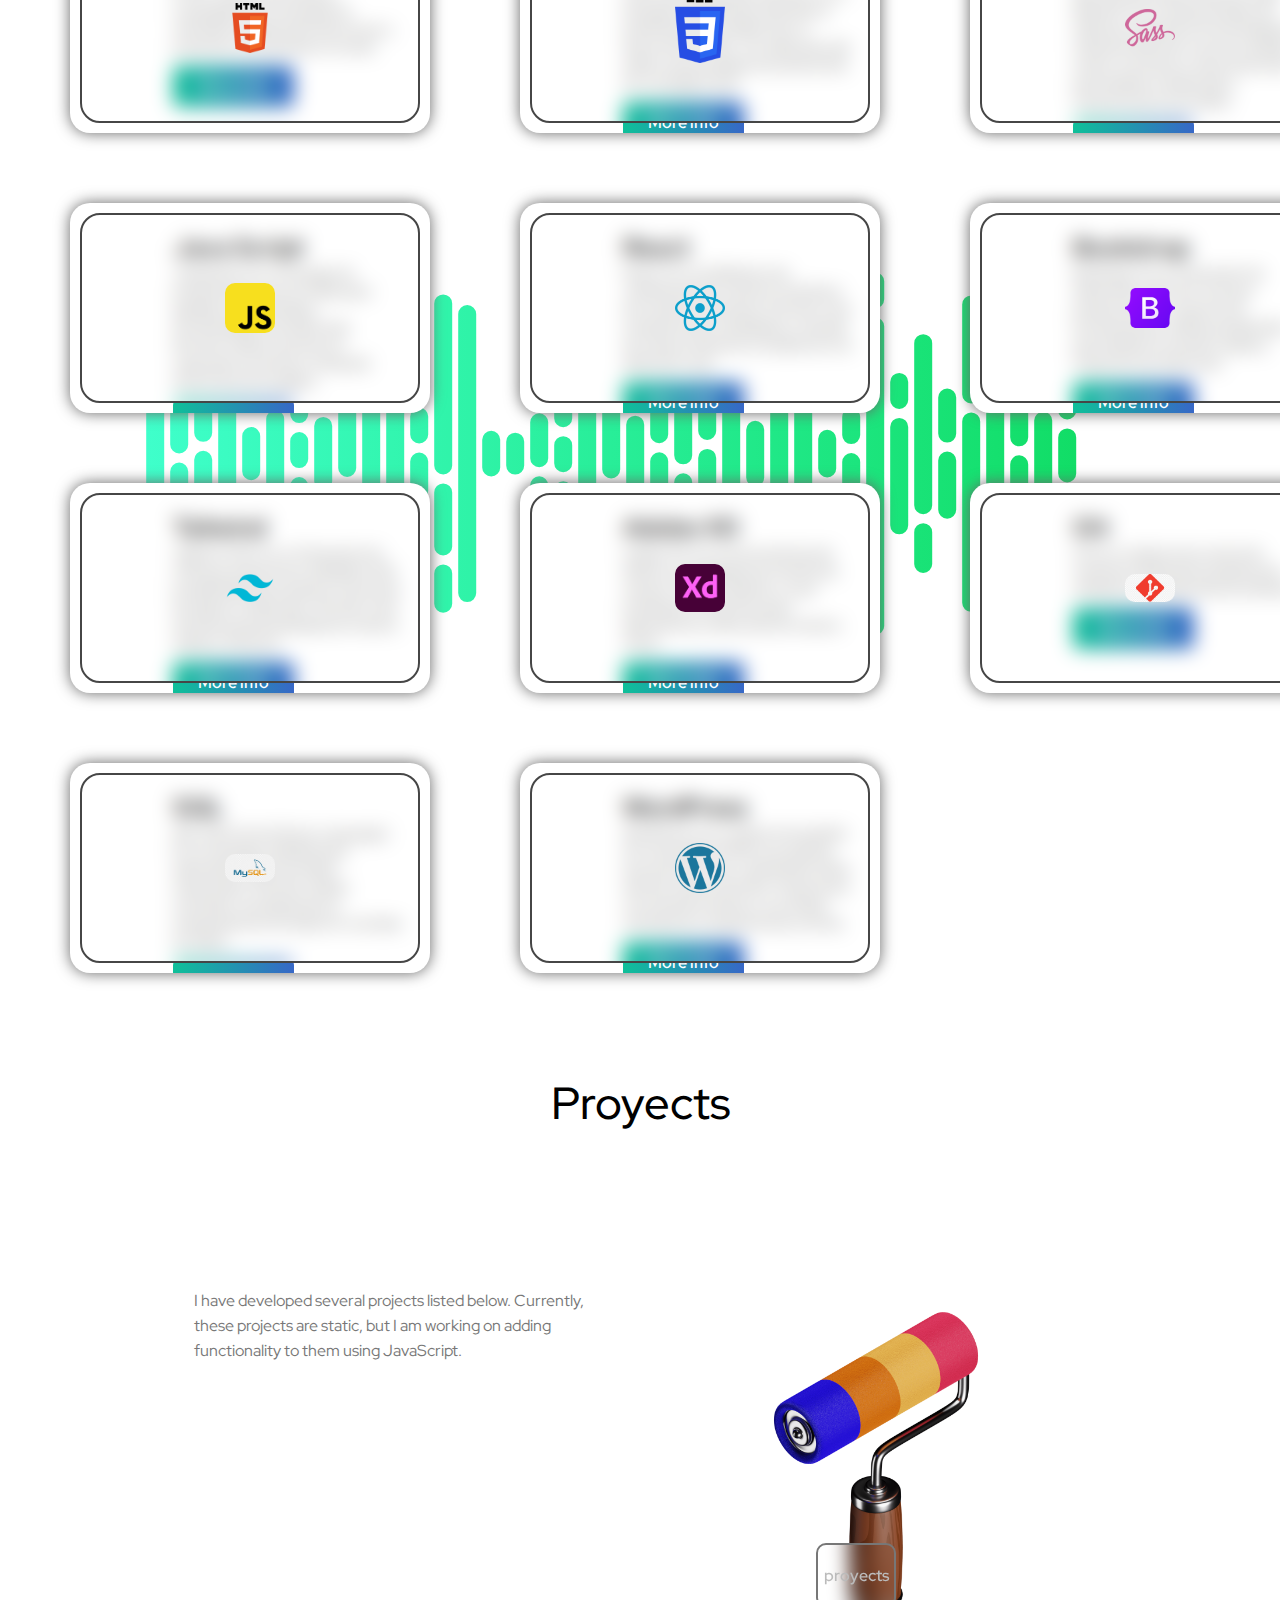
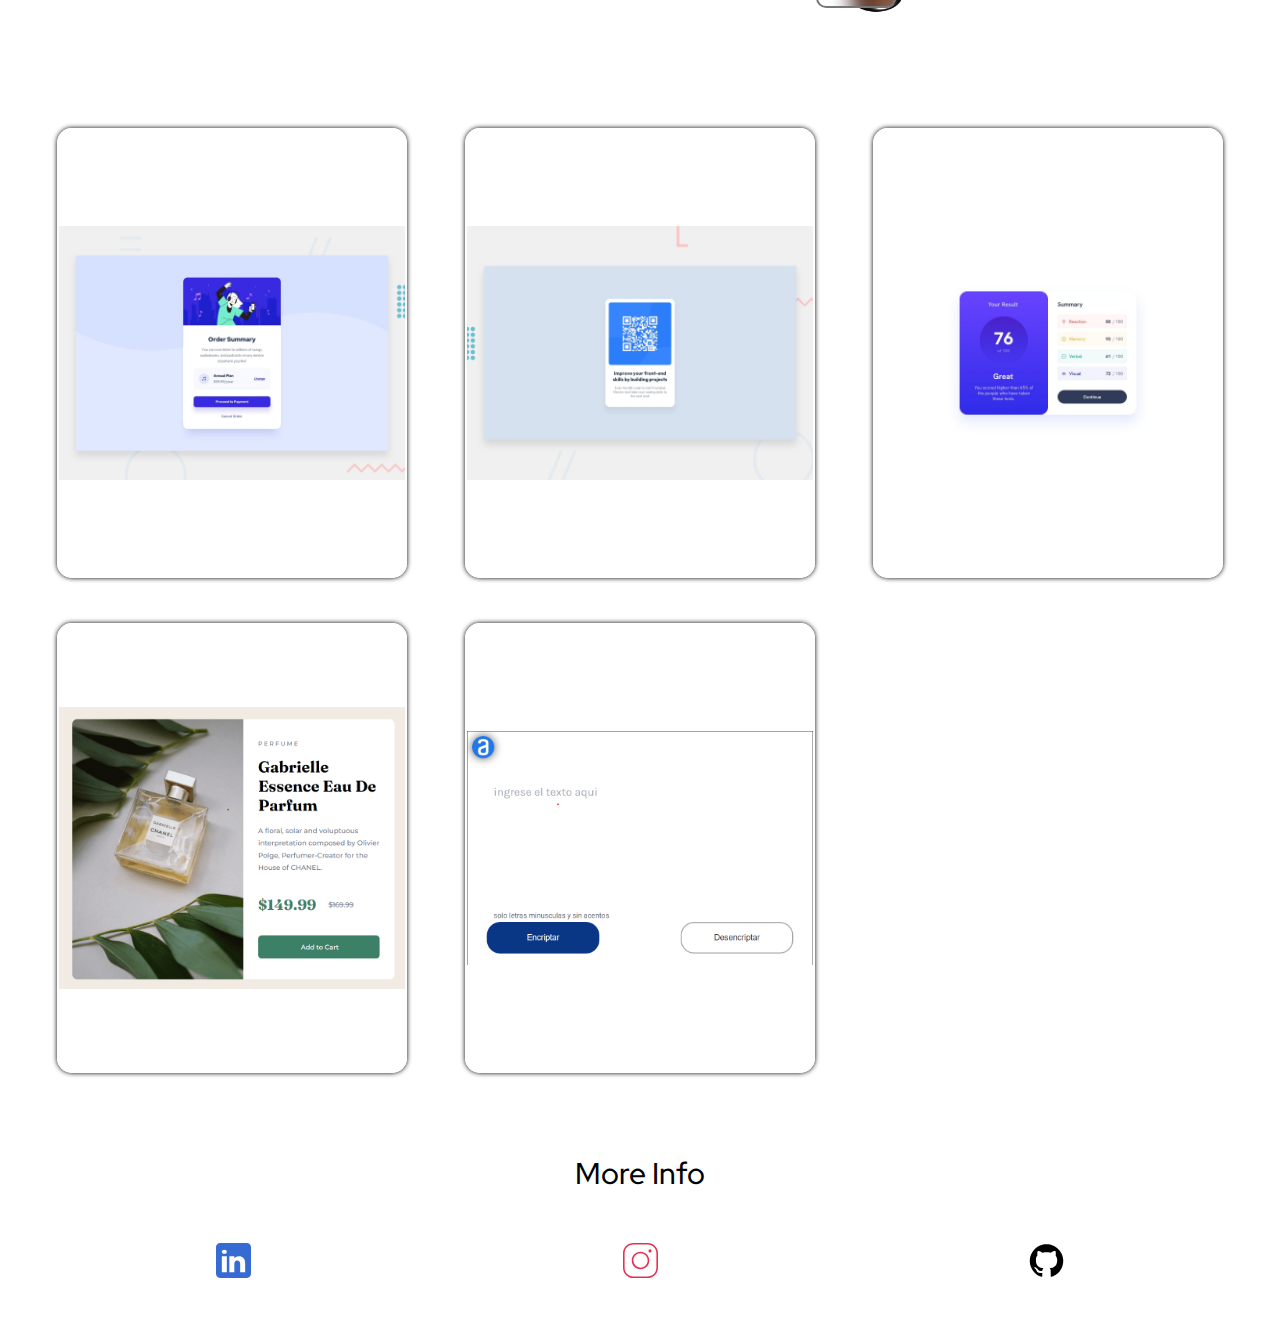
==== commit a0191fd6: "traduciendo al ingles el contenido" ====
--- a/index.html
+++ b/index.html
@@ -1,477 +1,481 @@
 <!DOCTYPE html>
 <html lang="es">
-  <head>
-    <meta charset="UTF-8" />
-    <meta name="viewport" content="width=device-width, initial-scale=1.0" />
-    <link rel="stylesheet" href="style/style.css" />
-    <script src="librerias/scroll_reveal/unpkg.com_scrollreveal@4.0.9_dist_scrollreveal.js"></script>
-    <title>Mi Potafolio</title>
-  </head>
-
-  <body class="body" id="body">
-    <!-- nacvegador  -->
-    <nav class="navegador" id="home">
-      <div class="navagador__titulo"><span class="titulo">Julio</span></div>
-      <ul class="menu">
-        <li class="lista"><a class="enlaces" href="#home">Home</a></li>
-        <li class="lista"><a class="enlaces" href="#about">About</a></li>
-        <li class="lista"><a class="enlaces" href="#skills">Skills</a></li>
-        <li class="lista"><a class="enlaces" href="#proyects">Proyects</a></li>
-        <li class="lista"><a class="enlaces" href="#contac">Contac</a></li>
-      </ul>
-
-      <div class="contend__swich">
-        <button class="swich" onclick="" id="swich">
-          <span><img class="sol" id="sol" src="imagenes/sol.png" /></span>
-          <span><img class="luna" id="luna" src="imagenes/luna.png" /></span>
-        </button>
-      </div>
-      <!-- boton de suvida  -->
-      <div class="btn__fijo" id="#home">
-        <a href="#home">
-          <img class="btn__iconos" src="../imagenes/flecha.svg" />
-        </a>
-      </div>
-    </nav>
-    <!-- contenedor principal  -->
-    <main class="contenido__principal">
-      <!-- redes sociales  -->
-      <aside class="redes__sociales">
-        <div class="list__iconos">
-          <a href="https://www.linkedin.com/in/julio-sisnero-358b09242/">
-            <img class="iconos" src="imagenes/linkedin.svg" alt="" />
-          </a>
-        </div>
-        <div class="list__iconos">
-          <a href="https://www.instagram.com/conradojulio17/">
-            <img class="iconos" src="imagenes/instagram.svg" />
-          </a>
-        </div>
-        <div class="list__iconos">
-          <a href="https://github.com/conradojuliosisnero">
-            <img class="iconos" src="imagenes/git.svg" />
-          </a>
-        </div>
-      </aside>
-      <!-- contenedor de bienvenida  -->
-      <div class="contenedor__bienvenida">
-        <div class="bienvenida__titulo">
-          <h1>HI,i am Julio</h1>
-        </div>
-        <div class="bienvenida__titulo">
-          <h2 class="leyenda">Frontend Developer</h2>
-        </div>
-        <div class="bienvenida__texto">
-          <p class="texto">
-            Como desarrollador frontend colombiano de 19 años con 1 año de
-            experiencia, eres un profesional proactivo y entusiasta. Tienes
-            habilidades en HTML, CSS y JavaScript, y estás familiarizado con
-            frameworks populares como React.
-          </p>
-          <div class="boton__contactar">
-            <button class="boton">
-              <span><a href="https://wa.link/dfshbn" _blank>Contactame</a></span>
-            </button>
-          </div>
-        </div>
-      </div>
-      <!-- contenedor de la foto  -->
-      <div class="contenedor__foto">
-        <img class="foto" src="imagenes/boy-iso-color.png" />
-      </div>
-    </main>
-
-    <!-- seccion de sobre mi  -->
-    <section class="about" id="about">
-      <div class="about__titulo scroll__titulo">
-        <span class="titulo">About Me</span>
-        <span class="leyenda">My Introduccion</span>
-      </div>
-      <div class="about__contenido">
-        <div class="about__imagen scroll__img">
-          <img class="imagen" src="imagenes/file-text-iso-color.png" />
-          <span>Conrado Julio</span>
-        </div>
-        <div class="about__texto">
-          <div>
-            <p class="texto">
-              Soy un desarrollador frontend de 19 años de edad de Colombia.
-              Actualmente, me encuentro trabajando activamente en proyectos
-              personales, donde pongo énfasis en el desarrollo frontend. Tengo
-              experiencia en HTML, CSS y JavaScript. Además, tengo habilidades
-              en el uso de sistemas de control de versiones, pruebas y
-              depuración, y comprendo la importancia del diseño y la usabilidad
-              en el desarrollo de interfaces de usuario UX/UI. Mi enfoque
-              proactivo y entusiasta me impulsa a seguir aprendiendo y
-              actualizándome en el campo del desarrollo web.
-            </p>
-          </div>
-          <div class="estadisticas scroll__stast">
-            <div class="estadisticas__experiencia">
-              <p class="numero">1+</p>
-              <span>Year Experience</span>
-            </div>
-            <div class="estadisticas__proyectos">
-              <p class="numero">3+</p>
-              <span>Completed Proyects</span>
-            </div>
-            <div class="estadisticas__proyectos">
-              <p class="numero">1</p>
-              <span>Companies Worked</span>
-            </div>
-          </div>
-          <button class="about__btn">
-            <span>
-              <a href="cv/CV.pdf" download="CV.pdf">Descargar CV</a>
-            </span>
-          </button>
-        </div>
-      </div>
-    </section>
-
-    <!-- seccion de habilidades  -->
-    <section class="seccion__skills" id="skills">
-      <div class="skill__titulo-contend scroll__titulo">
-        <h3 class="titulo">Skills</h3>
-      </div>
-      <!-- copia about / skills  -->
-      <section class="about__skills">
-        <div class="about__contenido__skills">
-          <div class="about__imagen__skills scroll__img">
-            <img class="imagen" src="imagenes/tools.png" />
-            <span>Skills</span>
-          </div>
-          <div class="about__texto__skills">
-            <div>
-              <p class="texto">
-                Tengo experiencia en HTML y CSS, y actualmente estoy aprendiendo
-                JavaScript y React para ampliar mis habilidades en el desarrollo
-                frontend. También tengo conocimientos en SQL, lo cual me permite
-                trabajar con bases de datos. Además, tengo experiencia en el uso
-                de WordPress para la creación de sitios web, así como en el uso
-                de herramientas como Git para el control de versiones. Estoy
-                familiarizado con los frameworks de diseño como Bootstrap y
-                Tailwind, y tengo habilidades en Adobe XD para el diseño de
-                interfaces. Por último, también tengo conocimientos en el
-                mantenimiento de equipos de computo, lo cual me permite
-                solucionar problemas técnicos relacionados con hardware y
-                software.
-              </p>
-            </div>
-          </div>
-        </div>
-      </section>
-      <!-- cartas skills  -->
-      <div class="contend__cards">
-        <div class="skill__card">
-          <div class="skill__img">
-            <img class="icono" src="imagenes/html.png" />
-          </div>
-          <div class="skill__contend">
-            <h3 class="skill__titulo">HTML</h3>
-            <p class="skill__texto">
-              HTML (HyperText Markup Language): Es el lenguaje de marcado
-              utilizado para estructurar y presentar el contenido en la web.
-            </p>
-            <a
-              class="skill__btn"
-              href="https://developer.mozilla.org/en-US/docs/Glossary/HTML5"
-              >More info</a
-            >
-          </div>
-        </div>
-        <div class="skill__card">
-          <div class="skill__img">
-            <img class="icono" src="imagenes/css.png" />
-          </div>
-          <div class="skill__contend">
-            <h3 class="skill__titulo">CSS</h3>
-            <p class="skill__texto">
-              CSS (Cascading Style Sheets): Es un lenguaje utilizado para
-              describir la presentación y el diseño de un documento HTML. Se
-              utiliza para dar estilo y personalidad a los elementos de una
-              página web.
-            </p>
-            <a
-              class="skill__btn"
-              href="https://developer.mozilla.org/en-US/docs/Web/CSS"
-              >More info</a
-            >
-          </div>
-        </div>
-        <div class="skill__card">
-          <div class="skill__img">
-            <img class="icono" src="imagenes/sass.png" />
-          </div>
-          <div class="skill__contend">
-            <h3 class="skill__titulo">SASS</h3>
-            <p class="skill__texto">
-              Sass (Syntactically Awesome Style Sheets): Es un preprocesador de
-              CSS que extiende la funcionalidad de CSS permitiendo el uso de
-              variables, mixins, funciones y otros elementos para facilitar el
-              desarrollo y mantenimiento de estilos.
-            </p>
-            <a class="skill__btn" href="https://sass-lang.com/">More info</a>
-          </div>
-        </div>
-        <div class="skill__card">
-          <div class="skill__img">
-            <img class="icono" src="imagenes/js.png" />
-          </div>
-          <div class="skill__contend">
-            <h3 class="skill__titulo">Java Script</h3>
-            <p class="skill__texto">
-              JavaScript: Es un lenguaje de programación que se utiliza para
-              agregar interactividad y funcionalidad a los sitios web. Permite
-              realizar acciones en respuesta a eventos y manipular elementos de
-              la página.
-            </p>
-            <a
-              class="skill__btn"
-              href="https://developer.mozilla.org/en-US/docs/Web/JavaScript"
-              >More info</a
-            >
-          </div>
-        </div>
-        <div class="skill__card">
-          <div class="skill__img">
-            <img class="icono" src="imagenes/react.png" />
-          </div>
-          <div class="skill__contend">
-            <h3 class="skill__titulo">React</h3>
-            <p class="skill__texto">
-              React: Es una biblioteca de JavaScript para construir interfaces
-              de usuario interactivas. Permite crear componentes reutilizables y
-              manejar de manera eficiente el estado de una aplicación web.
-            </p>
-            <a
-              class="skill__btn"
-              href="https://legacy.reactjs.org/docs/getting-started.html"
-              >More info</a
-            >
-          </div>
-        </div>
-        <div class="skill__card">
-          <div class="skill__img">
-            <img class="icono" src="imagenes/boostrap.png" />
-          </div>
-          <div class="skill__contend">
-            <h3 class="skill__titulo">Bootstrap</h3>
-            <p class="skill__texto">
-              Bootstrap: Es un framework de desarrollo web front-end que
-              proporciona un conjunto de herramientas y estilos predefinidos
-              para facilitar la creación rápida y responsiva de sitios web.
-            </p>
-            <a class="skill__btn" href="https://getbootstrap.com/">More info</a>
-          </div>
-        </div>
-        <div class="skill__card">
-          <div class="skill__img">
-            <img class="icono" src="imagenes/tailwind.png" />
-          </div>
-          <div class="skill__contend">
-            <h3 class="skill__titulo">Tailwind</h3>
-            <p class="skill__texto">
-              Tailwind CSS: Es un framework de CSS que proporciona utilidades
-              CSS predefinidas para acelerar el proceso de diseño y desarrollo.
-              Permite crear interfaces personalizadas de manera rápida y
-              eficiente.
-            </p>
-            <a class="skill__btn" href="https://tailwindcss.com/">More info</a>
-          </div>
-        </div>
-        <div class="skill__card">
-          <div class="skill__img">
-            <img class="icono" src="imagenes/adobe.png" />
-          </div>
-          <div class="skill__contend">
-            <h3 class="skill__titulo">Adobe XD</h3>
-            <p class="skill__texto">
-              Adobe XD: Es una herramienta de diseño y prototipado de interfaz
-              de usuario. Permite diseñar y crear prototipos interactivos para
-              aplicaciones y sitios web de manera visual.
-            </p>
-            <a
-              class="skill__btn"
-              href="https://www.edix.com/es/instituto/adobe-xd/"
-              >More info</a
-            >
-          </div>
-        </div>
-        <div class="skill__card">
-          <div class="skill__img">
-            <img class="icono" src="imagenes/git.png" />
-          </div>
-          <div class="skill__contend">
-            <h3 class="skill__titulo">Git</h3>
-            <p class="skill__texto">
-              Git es un sistema de control de versiones distribuido ampliamente
-              utilizado en el desarrollo de software
-            </p>
-            <a class="skill__btn" href="https://git-scm.com/doc">More info</a>
-          </div>
-        </div>
-        <div class="skill__card">
-          <div class="skill__img">
-            <img class="icono" src="imagenes/sql.png" />
-          </div>
-          <div class="skill__contend">
-            <h3 class="skill__titulo">SQL</h3>
-            <p class="skill__texto">
-              SQL (Structured Query Language): Es un lenguaje utilizado para
-              administrar bases de datos relacionales. Permite realizar
-              consultas, actualizaciones y manipulaciones de datos en una base
-              de datos.
-            </p>
-            <a class="skill__btn" href="https://dev.mysql.com/doc/"
-              >More info</a
-            >
-          </div>
-        </div>
-        <div class="skill__card">
-          <div class="skill__img">
-            <img class="icono" src="imagenes/wordpress.png" />
-          </div>
-          <div class="skill__contend">
-            <h3 class="skill__titulo">WordPress</h3>
-            <p class="skill__texto">
-              WordPress: Es un sistema de gestión de contenidos (CMS) muy
-              popular que permite crear y administrar sitios web de manera
-              sencilla. Proporciona una interfaz intuitiva y una amplia variedad
-              de complementos y temas.
-            </p>
-            <a class="skill__btn" href="https://wordpress.com/es/">More info</a>
-          </div>
-        </div>
-      </div>
-    </section>
-
-    <!-- seccion de proyectos  -->
-    <section class="seccion__proyectos" id="proyects">
-      <div class="contend__titulo">
-        <h3 class="titulo">Proyects</h3>
-      </div>
-      <!-- copia about / proyects -->
-      <section class="about__proyect">
-        <div class="about__contenido__proyect">
-          <div class="about__imagen__proyect scroll__img">
-            <img class="imagen" src="imagenes/proyect.png" />
-            <span>proyects</span>
-          </div>
-          <div class="about__texto__proyect">
-            <div>
-              <p class="texto">
-                He desarrollado varios proyectos que se encuentran a
-                continuación. Por el momento, estos proyectos son estáticos,
-                pero estoy trabajando en agregarles funcionalidades utilizando
-                JavaScript.
-              </p>
-            </div>
-          </div>
-        </div>
-      </section>
-      <div class="contend__cards-proyectos">
-        <!-- card musica -->
-        <div class="card">
-          <div class="contend__img">
-            <img src="imagenes/card.jpg" />
-          </div>
-          <div class="contenido">
-            <h3 class="titulo_card">
-              <a href="https://github.com/conradojuliosisnero/card-shop-music"
-                >Card Music</a
-              >
-            </h3>
-            <span class="leyenda__card">Card</span>
-            <div class="iconos__card"><span>Responsive</span></div>
-          </div>
-        </div>
-        <!-- qr componente  -->
-        <div class="card">
-          <div class="contend__img">
-            <img src="imagenes/qrcomponet.jpg" />
-          </div>
-          <div class="contenido">
-            <h3 class="titulo_card">
-              <a href="https://github.com/conradojuliosisnero/QR-card"
-                >Componente QR</a
-              >
-            </h3>
-            <span class="leyenda__card">Card</span>
-            <div class="iconos__card"><span>Responsive</span></div>
-          </div>
-        </div>
-        <!-- card resultados  -->
-        <div class="card">
-          <div class="contend__img">
-            <img src="imagenes/resultados.jpg" />
-          </div>
-          <div class="contenido">
-            <h3 class="titulo_card">
-              <a href="https://github.com/conradojuliosisnero/card-results"
-                >Card Result</a
-              >
-            </h3>
-            <span class="leyenda__card">Card</span>
-            <div class="iconos__card"><span>Responsive</span></div>
-          </div>
-        </div>
-        <!-- card compras  -->
-        <div class="card">
-          <div class="contend__img">
-            <img src="imagenes/cardshop.png" />
-          </div>
-          <div class="contenido">
-            <h3 class="titulo_card">
-              <a href="https://github.com/conradojuliosisnero/card-shop"
-                >Card Shop</a
-              >
-            </h3>
-            <span class="leyenda__card">Card</span>
-            <div class="iconos__card"><span>Responsive</span></div>
-          </div>
-        </div>
-        <!-- encriptador alura  -->
-        <div class="card" id="encriptador">
-          <div class="contend__img">
-            <img src="imagenes/encriptador.png" />
-          </div>
-          <div class="contenido">
-            <h3 class="titulo_card">
-              <a href="https://conradojuliosisnero.github.io/encriptador/"
-                >Encriptador de Texto</a
-              >
-            </h3>
-            <span class="leyenda__card">Proyect</span>
-            <div class="iconos__card"><span>Responsive</span></div>
-          </div>
-        </div>
-      </div>
-    </section>
-
-    <!-- pie de pagina  -->
-    <footer class="footer" id="contac">
-      <div class="footer__titulo">
-        <h4 class="titulo">More Info</h4>
-      </div>
-      <div class="redes__sociales">
-        <div class="list__iconos">
-          <a href="https://www.linkedin.com/in/julio-sisnero-358b09242/">
-            <img class="iconos" src="imagenes/linkedin.svg" alt="" />
-          </a>
-        </div>
-        <div class="list__iconos">
-          <a href="https://www.instagram.com/conradojulio17/">
-            <img class="iconos" src="imagenes/instagram.svg" />
-          </a>
-        </div>
-        <div class="list__iconos">
-          <a href="https://github.com/conradojuliosisnero">
-            <img class="iconos" src="imagenes/git.svg" />
-          </a>
-        </div>
-      </div>
-    </footer>
-    <script src="js/main.js"></script>
-  </body>
+	<head>
+		<meta charset="UTF-8" />
+		<meta name="viewport" content="width=device-width, initial-scale=1.0" />
+		<link rel="stylesheet" href="style/style.css" />
+		<script src="librerias/scroll_reveal/unpkg.com_scrollreveal@4.0.9_dist_scrollreveal.js"></script>
+		<title>Mi Potafolio</title>
+	</head>
+
+	<body class="body" id="body">
+		<!-- nacvegador  -->
+		<nav class="navegador" id="home">
+			<div class="navagador__titulo"><span class="titulo">Julio</span></div>
+			<ul class="menu">
+				<li class="lista"><a class="enlaces" href="#home">Home</a></li>
+				<li class="lista"><a class="enlaces" href="#about">About</a></li>
+				<li class="lista"><a class="enlaces" href="#skills">Skills</a></li>
+				<li class="lista"><a class="enlaces" href="#proyects">Proyects</a></li>
+				<li class="lista"><a class="enlaces" href="#contac">Contac</a></li>
+			</ul>
+
+			<div class="contend__swich">
+				<button class="swich" onclick="" id="swich">
+					<span><img class="sol" id="sol" src="imagenes/sol.png" /></span>
+					<span><img class="luna" id="luna" src="imagenes/luna.png" /></span>
+				</button>
+			</div>
+			<!-- boton de suvida  -->
+			<div class="btn__fijo" id="#home">
+				<a href="#home">
+					<img class="btn__iconos" src="../imagenes/flecha.svg" />
+				</a>
+			</div>
+		</nav>
+
+		<!-- contenedor principal  -->
+		<main class="contenido__principal">
+			<!-- redes sociales  -->
+			<aside class="redes__sociales">
+				<div class="list__iconos">
+					<a href="https://www.linkedin.com/in/julio-sisnero-358b09242/">
+						<img class="iconos" src="imagenes/linkedin.svg" alt="" />
+					</a>
+				</div>
+				<div class="list__iconos">
+					<a href="https://www.instagram.com/conradojulio17/">
+						<img class="iconos" src="imagenes/instagram.svg" />
+					</a>
+				</div>
+				<div class="list__iconos">
+					<a href="https://github.com/conradojuliosisnero">
+						<img class="iconos" src="imagenes/git.svg" />
+					</a>
+				</div>
+			</aside>
+
+			<!-- contenedor de bienvenida  -->
+			<div class="contenedor__bienvenida">
+				<div class="bienvenida__titulo">
+					<h1>HI,i am Julio</h1>
+				</div>
+				<div class="bienvenida__titulo">
+					<h2 class="leyenda">Frontend Developer</h2>
+				</div>
+				<div class="bienvenida__texto">
+					<p class="texto">
+						I am a 19-year-old Colombian frontend developer with one year of
+						experience in the field. I consider myself a proactive and
+						enthusiastic professional, always eager to learn and grow. My skills
+						are centered around HTML, CSS, and JavaScript, and I am familiar
+						with popular frameworks like React. I am excited to continue
+						expanding my knowledge and contributing to the world of frontend
+						development.
+					</p>
+					<div class="boton__contactar">
+						<button class="boton">
+							<span
+								><a href="https://wa.link/dfshbn" _blank>contact me</a></span
+							>
+						</button>
+					</div>
+				</div>
+			</div>
+
+			<!-- contenedor de la foto  -->
+			<div class="contenedor__foto">
+				<img class="foto" src="imagenes/boy-iso-color.png" />
+			</div>
+		</main>
+
+		<!-- seccion de sobre mi  -->
+		<section class="about" id="about">
+			<div class="about__titulo scroll__titulo">
+				<span class="titulo">About Me</span>
+				<span class="leyenda">My Introduccion</span>
+			</div>
+			<div class="about__contenido">
+				<div class="about__imagen scroll__img">
+					<img class="imagen" src="imagenes/file-text-iso-color.png" />
+					<span>Conrado Julio</span>
+				</div>
+				<div class="about__texto">
+					<div>
+						<p class="texto">
+							I am a 19-year-old Colombian frontend developer. Currently, I am
+							actively working on projects and constantly seeking opportunities
+							to enhance my skills. With one year of experience in the field, I
+							approach my work with a proactive and enthusiastic attitude,
+							always eager to learn and grow. My skill set revolves around HTML,
+							CSS, and JavaScript, and I have familiarity with popular
+							frameworks such as React. I'm excited to keep broadening my
+							knowledge and making meaningful contributions to the realm of
+							frontend development.
+						</p>
+					</div>
+					<div class="estadisticas scroll__stast">
+						<div class="estadisticas__experiencia">
+							<p class="numero">1+</p>
+							<span>Year Experience</span>
+						</div>
+						<div class="estadisticas__proyectos">
+							<p class="numero">3+</p>
+							<span>Completed Proyects</span>
+						</div>
+						<div class="estadisticas__proyectos">
+							<p class="numero">1</p>
+							<span>Companies Worked</span>
+						</div>
+					</div>
+					<button class="about__btn">
+						<span>
+							<a href="cv/CV.pdf" download="CV.pdf">Descargar CV</a>
+						</span>
+					</button>
+				</div>
+			</div>
+		</section>
+
+		<!-- seccion de habilidades  -->
+		<section class="seccion__skills" id="skills">
+			<div class="skill__titulo-contend scroll__titulo">
+				<h3 class="titulo">Skills</h3>
+			</div>
+			<!-- copia about / skills  -->
+			<section class="about__skills">
+				<div class="about__contenido__skills">
+					<div class="about__imagen__skills scroll__img">
+						<img class="imagen" src="imagenes/tools.png" />
+						<span>Skills</span>
+					</div>
+					<div class="about__texto__skills">
+						<div>
+							<p class="texto">
+								I have experience in HTML and CSS, and I am currently learning
+								JavaScript and React to expand my frontend development skills. I
+								also possess knowledge in SQL, enabling me to work with
+								databases. Furthermore, I have experience in using WordPress for
+								website creation and tools like Git for version control. I am
+								familiar with design frameworks like Bootstrap and Tailwind, and
+								I have skills in Adobe XD for interface design. Lastly, I also
+								have knowledge in computer hardware and software maintenance,
+								which allows me to troubleshoot technical issues.
+							</p>
+						</div>
+					</div>
+				</div>
+			</section>
+			<!-- cartas skills  -->
+			<div class="contend__cards">
+				<div class="skill__card">
+					<div class="skill__img">
+						<img class="icono" src="imagenes/html.png" />
+					</div>
+					<div class="skill__contend">
+						<h3 class="skill__titulo">HTML</h3>
+						<p class="skill__texto">
+							HTML (HyperText Markup Language): Es el lenguaje de marcado
+							utilizado para estructurar y presentar el contenido en la web.
+						</p>
+						<a
+							class="skill__btn"
+							href="https://developer.mozilla.org/en-US/docs/Glossary/HTML5"
+							>More info</a
+						>
+					</div>
+				</div>
+				<div class="skill__card">
+					<div class="skill__img">
+						<img class="icono" src="imagenes/css.png" />
+					</div>
+					<div class="skill__contend">
+						<h3 class="skill__titulo">CSS</h3>
+						<p class="skill__texto">
+							CSS (Cascading Style Sheets): Es un lenguaje utilizado para
+							describir la presentación y el diseño de un documento HTML. Se
+							utiliza para dar estilo y personalidad a los elementos de una
+							página web.
+						</p>
+						<a
+							class="skill__btn"
+							href="https://developer.mozilla.org/en-US/docs/Web/CSS"
+							>More info</a
+						>
+					</div>
+				</div>
+				<div class="skill__card">
+					<div class="skill__img">
+						<img class="icono" src="imagenes/sass.png" />
+					</div>
+					<div class="skill__contend">
+						<h3 class="skill__titulo">SASS</h3>
+						<p class="skill__texto">
+							Sass (Syntactically Awesome Style Sheets): Es un preprocesador de
+							CSS que extiende la funcionalidad de CSS permitiendo el uso de
+							variables, mixins, funciones y otros elementos para facilitar el
+							desarrollo y mantenimiento de estilos.
+						</p>
+						<a class="skill__btn" href="https://sass-lang.com/">More info</a>
+					</div>
+				</div>
+				<div class="skill__card">
+					<div class="skill__img">
+						<img class="icono" src="imagenes/js.png" />
+					</div>
+					<div class="skill__contend">
+						<h3 class="skill__titulo">Java Script</h3>
+						<p class="skill__texto">
+							JavaScript: Es un lenguaje de programación que se utiliza para
+							agregar interactividad y funcionalidad a los sitios web. Permite
+							realizar acciones en respuesta a eventos y manipular elementos de
+							la página.
+						</p>
+						<a
+							class="skill__btn"
+							href="https://developer.mozilla.org/en-US/docs/Web/JavaScript"
+							>More info</a
+						>
+					</div>
+				</div>
+				<div class="skill__card">
+					<div class="skill__img">
+						<img class="icono" src="imagenes/react.png" />
+					</div>
+					<div class="skill__contend">
+						<h3 class="skill__titulo">React</h3>
+						<p class="skill__texto">
+							React: Es una biblioteca de JavaScript para construir interfaces
+							de usuario interactivas. Permite crear componentes reutilizables y
+							manejar de manera eficiente el estado de una aplicación web.
+						</p>
+						<a
+							class="skill__btn"
+							href="https://legacy.reactjs.org/docs/getting-started.html"
+							>More info</a
+						>
+					</div>
+				</div>
+				<div class="skill__card">
+					<div class="skill__img">
+						<img class="icono" src="imagenes/boostrap.png" />
+					</div>
+					<div class="skill__contend">
+						<h3 class="skill__titulo">Bootstrap</h3>
+						<p class="skill__texto">
+							Bootstrap: Es un framework de desarrollo web front-end que
+							proporciona un conjunto de herramientas y estilos predefinidos
+							para facilitar la creación rápida y responsiva de sitios web.
+						</p>
+						<a class="skill__btn" href="https://getbootstrap.com/">More info</a>
+					</div>
+				</div>
+				<div class="skill__card">
+					<div class="skill__img">
+						<img class="icono" src="imagenes/tailwind.png" />
+					</div>
+					<div class="skill__contend">
+						<h3 class="skill__titulo">Tailwind</h3>
+						<p class="skill__texto">
+							Tailwind CSS: Es un framework de CSS que proporciona utilidades
+							CSS predefinidas para acelerar el proceso de diseño y desarrollo.
+							Permite crear interfaces personalizadas de manera rápida y
+							eficiente.
+						</p>
+						<a class="skill__btn" href="https://tailwindcss.com/">More info</a>
+					</div>
+				</div>
+				<div class="skill__card">
+					<div class="skill__img">
+						<img class="icono" src="imagenes/adobe.png" />
+					</div>
+					<div class="skill__contend">
+						<h3 class="skill__titulo">Adobe XD</h3>
+						<p class="skill__texto">
+							Adobe XD: Es una herramienta de diseño y prototipado de interfaz
+							de usuario. Permite diseñar y crear prototipos interactivos para
+							aplicaciones y sitios web de manera visual.
+						</p>
+						<a
+							class="skill__btn"
+							href="https://www.edix.com/es/instituto/adobe-xd/"
+							>More info</a
+						>
+					</div>
+				</div>
+				<div class="skill__card">
+					<div class="skill__img">
+						<img class="icono" src="imagenes/git.png" />
+					</div>
+					<div class="skill__contend">
+						<h3 class="skill__titulo">Git</h3>
+						<p class="skill__texto">
+							Git es un sistema de control de versiones distribuido ampliamente
+							utilizado en el desarrollo de software
+						</p>
+						<a class="skill__btn" href="https://git-scm.com/doc">More info</a>
+					</div>
+				</div>
+				<div class="skill__card">
+					<div class="skill__img">
+						<img class="icono" src="imagenes/sql.png" />
+					</div>
+					<div class="skill__contend">
+						<h3 class="skill__titulo">SQL</h3>
+						<p class="skill__texto">
+							SQL (Structured Query Language): Es un lenguaje utilizado para
+							administrar bases de datos relacionales. Permite realizar
+							consultas, actualizaciones y manipulaciones de datos en una base
+							de datos.
+						</p>
+						<a class="skill__btn" href="https://dev.mysql.com/doc/"
+							>More info</a
+						>
+					</div>
+				</div>
+				<div class="skill__card">
+					<div class="skill__img">
+						<img class="icono" src="imagenes/wordpress.png" />
+					</div>
+					<div class="skill__contend">
+						<h3 class="skill__titulo">WordPress</h3>
+						<p class="skill__texto">
+							WordPress: Es un sistema de gestión de contenidos (CMS) muy
+							popular que permite crear y administrar sitios web de manera
+							sencilla. Proporciona una interfaz intuitiva y una amplia variedad
+							de complementos y temas.
+						</p>
+						<a class="skill__btn" href="https://wordpress.com/es/">More info</a>
+					</div>
+				</div>
+			</div>
+		</section>
+
+		<!-- seccion de proyectos  -->
+		<section class="seccion__proyectos" id="proyects">
+			<div class="contend__titulo">
+				<h3 class="titulo">Proyects</h3>
+			</div>
+			<!-- copia about / proyects -->
+			<section class="about__proyect">
+				<div class="about__contenido__proyect">
+					<div class="about__imagen__proyect scroll__img">
+						<img class="imagen" src="imagenes/proyect.png" />
+						<span>proyects</span>
+					</div>
+					<div class="about__texto__proyect">
+						<div>
+							<p class="texto">
+								I have developed several projects listed below. Currently, these
+								projects are static, but I am working on adding functionality to
+								them using JavaScript.
+							</p>
+						</div>
+					</div>
+				</div>
+			</section>
+			<div class="contend__cards-proyectos">
+				<!-- card musica -->
+				<div class="card">
+					<div class="contend__img">
+						<img src="imagenes/card.jpg" />
+					</div>
+					<div class="contenido">
+						<h3 class="titulo_card">
+							<a href="https://github.com/conradojuliosisnero/card-shop-music"
+								>Card Music</a
+							>
+						</h3>
+						<span class="leyenda__card">Card</span>
+						<div class="iconos__card"><span>Responsive</span></div>
+					</div>
+				</div>
+				<!-- qr componente  -->
+				<div class="card">
+					<div class="contend__img">
+						<img src="imagenes/qrcomponet.jpg" />
+					</div>
+					<div class="contenido">
+						<h3 class="titulo_card">
+							<a href="https://github.com/conradojuliosisnero/QR-card"
+								>Componente QR</a
+							>
+						</h3>
+						<span class="leyenda__card">Card</span>
+						<div class="iconos__card"><span>Responsive</span></div>
+					</div>
+				</div>
+				<!-- card resultados  -->
+				<div class="card">
+					<div class="contend__img">
+						<img src="imagenes/resultados.jpg" />
+					</div>
+					<div class="contenido">
+						<h3 class="titulo_card">
+							<a href="https://github.com/conradojuliosisnero/card-results"
+								>Card Result</a
+							>
+						</h3>
+						<span class="leyenda__card">Card</span>
+						<div class="iconos__card"><span>Responsive</span></div>
+					</div>
+				</div>
+				<!-- card compras  -->
+				<div class="card">
+					<div class="contend__img">
+						<img src="imagenes/cardshop.png" />
+					</div>
+					<div class="contenido">
+						<h3 class="titulo_card">
+							<a href="https://github.com/conradojuliosisnero/card-shop"
+								>Card Shop</a
+							>
+						</h3>
+						<span class="leyenda__card">Card</span>
+						<div class="iconos__card"><span>Responsive</span></div>
+					</div>
+				</div>
+				<!-- encriptador alura  -->
+				<div class="card" id="encriptador">
+					<div class="contend__img">
+						<img src="imagenes/encriptador.png" />
+					</div>
+					<div class="contenido">
+						<h3 class="titulo_card">
+							<a href="https://conradojuliosisnero.github.io/encriptador/"
+								>Encriptador de Texto</a
+							>
+						</h3>
+						<span class="leyenda__card">Proyect</span>
+						<div class="iconos__card"><span>Responsive</span></div>
+					</div>
+				</div>
+			</div>
+		</section>
+
+		<!-- pie de pagina  -->
+		<footer class="footer" id="contac">
+			<div class="footer__titulo">
+				<h4 class="titulo">More Info</h4>
+			</div>
+			<div class="redes__sociales">
+				<div class="list__iconos">
+					<a href="https://www.linkedin.com/in/julio-sisnero-358b09242/">
+						<img class="iconos" src="imagenes/linkedin.svg" alt="" />
+					</a>
+				</div>
+				<div class="list__iconos">
+					<a href="https://www.instagram.com/conradojulio17/">
+						<img class="iconos" src="imagenes/instagram.svg" />
+					</a>
+				</div>
+				<div class="list__iconos">
+					<a href="https://github.com/conradojuliosisnero">
+						<img class="iconos" src="imagenes/git.svg" />
+					</a>
+				</div>
+			</div>
+		</footer>
+		<script src="js/main.js"></script>
+	</body>
 </html>
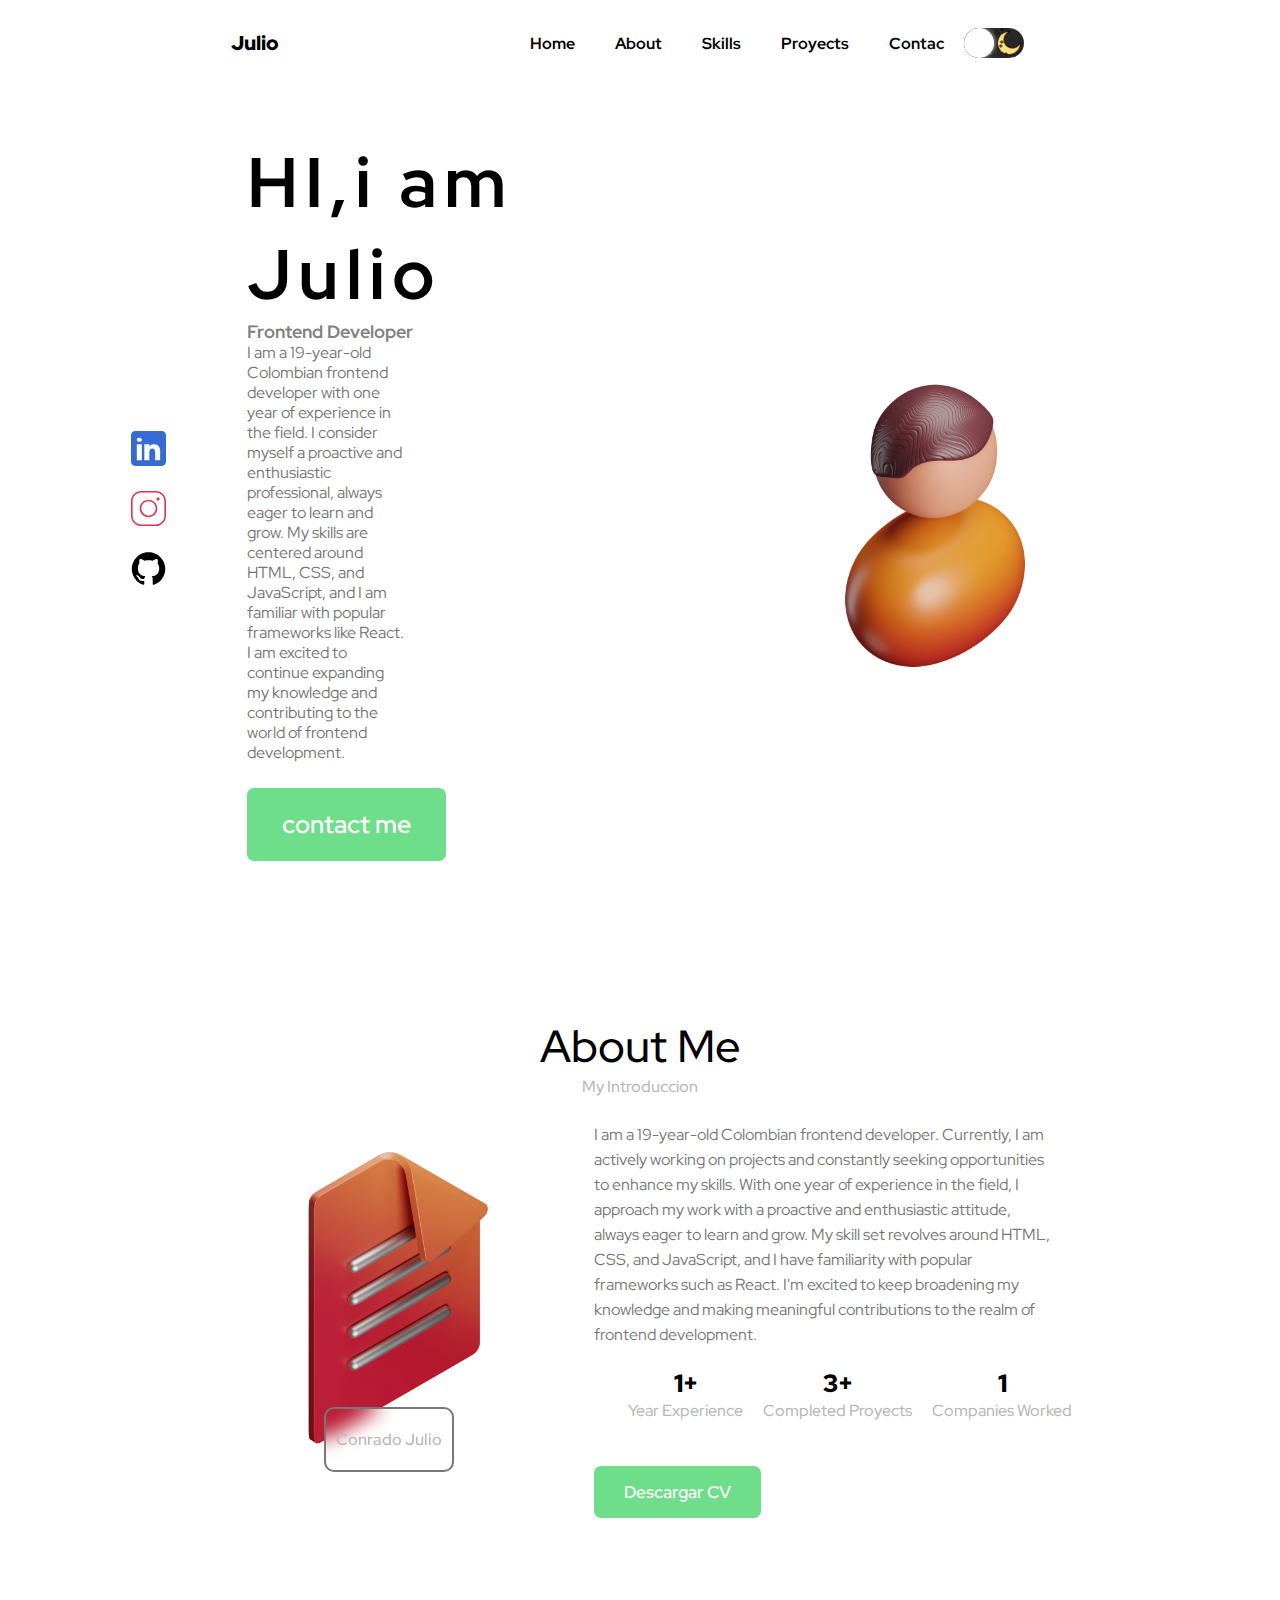
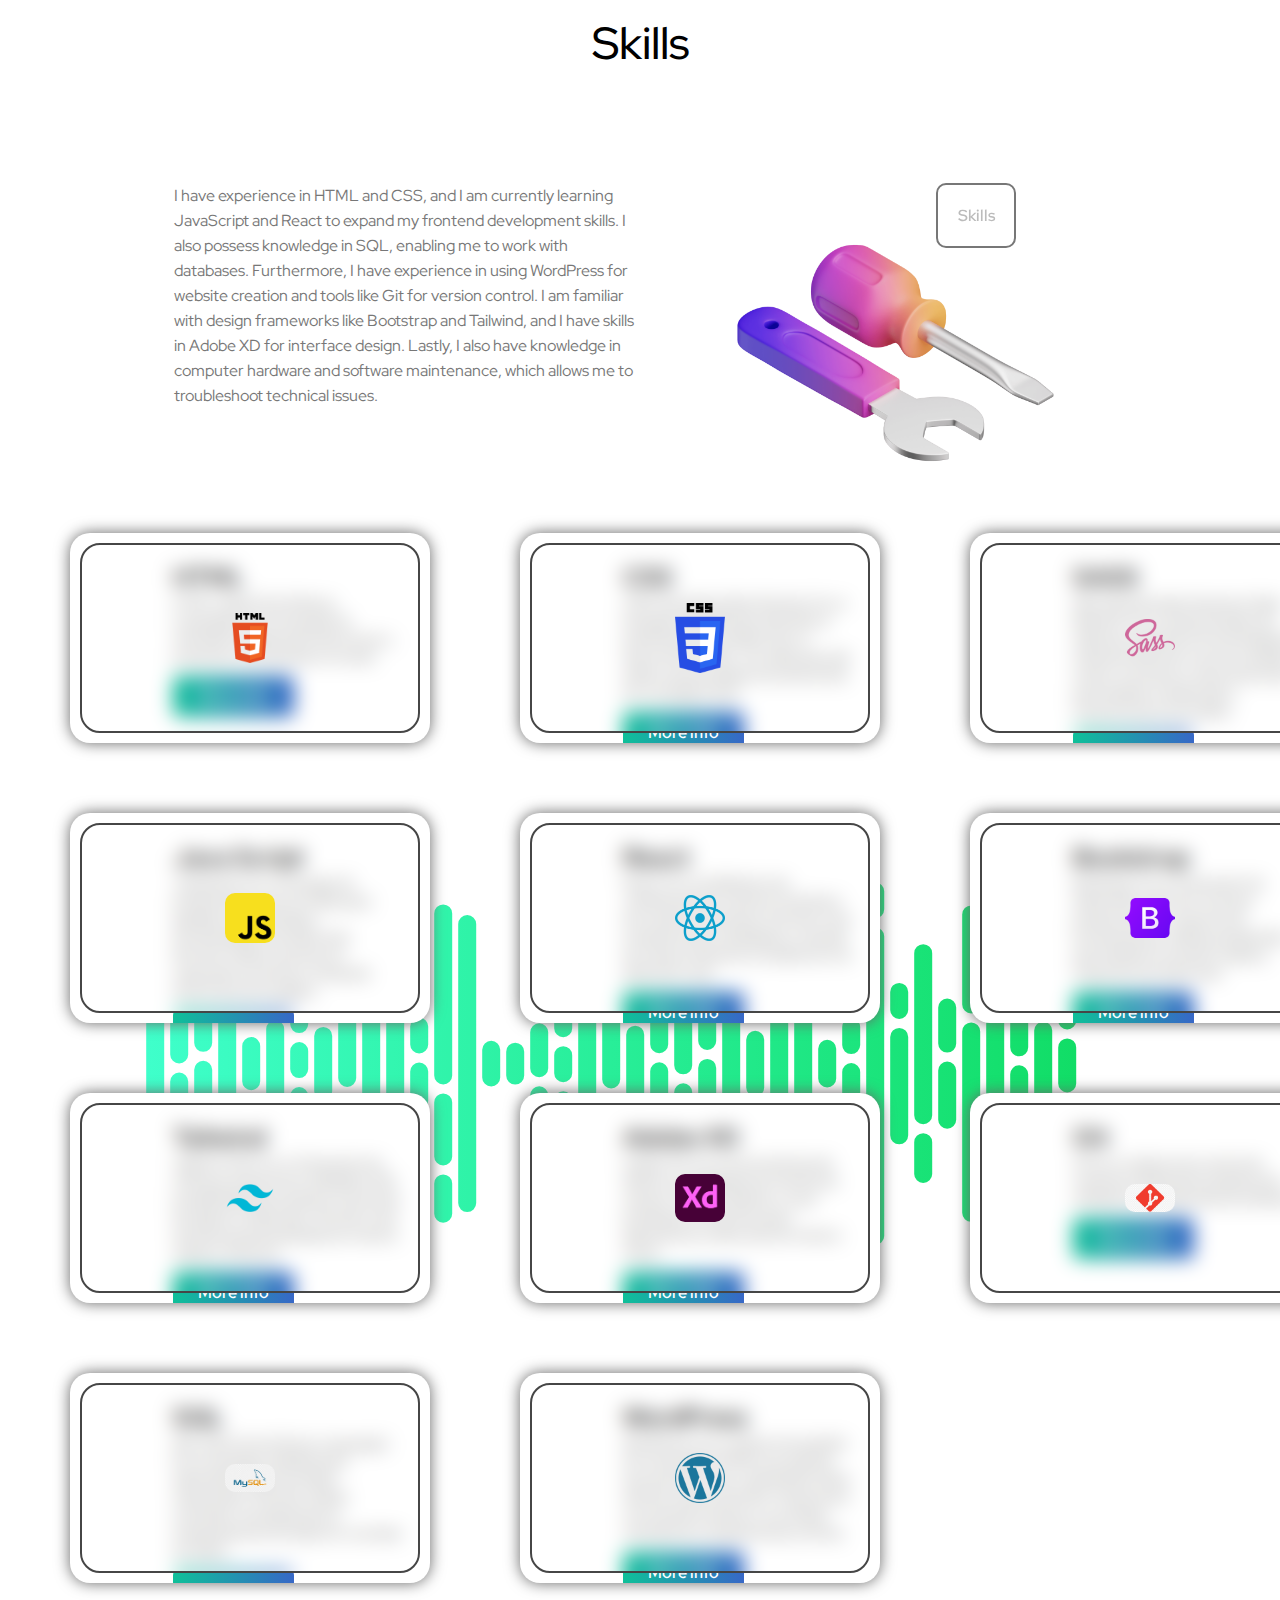
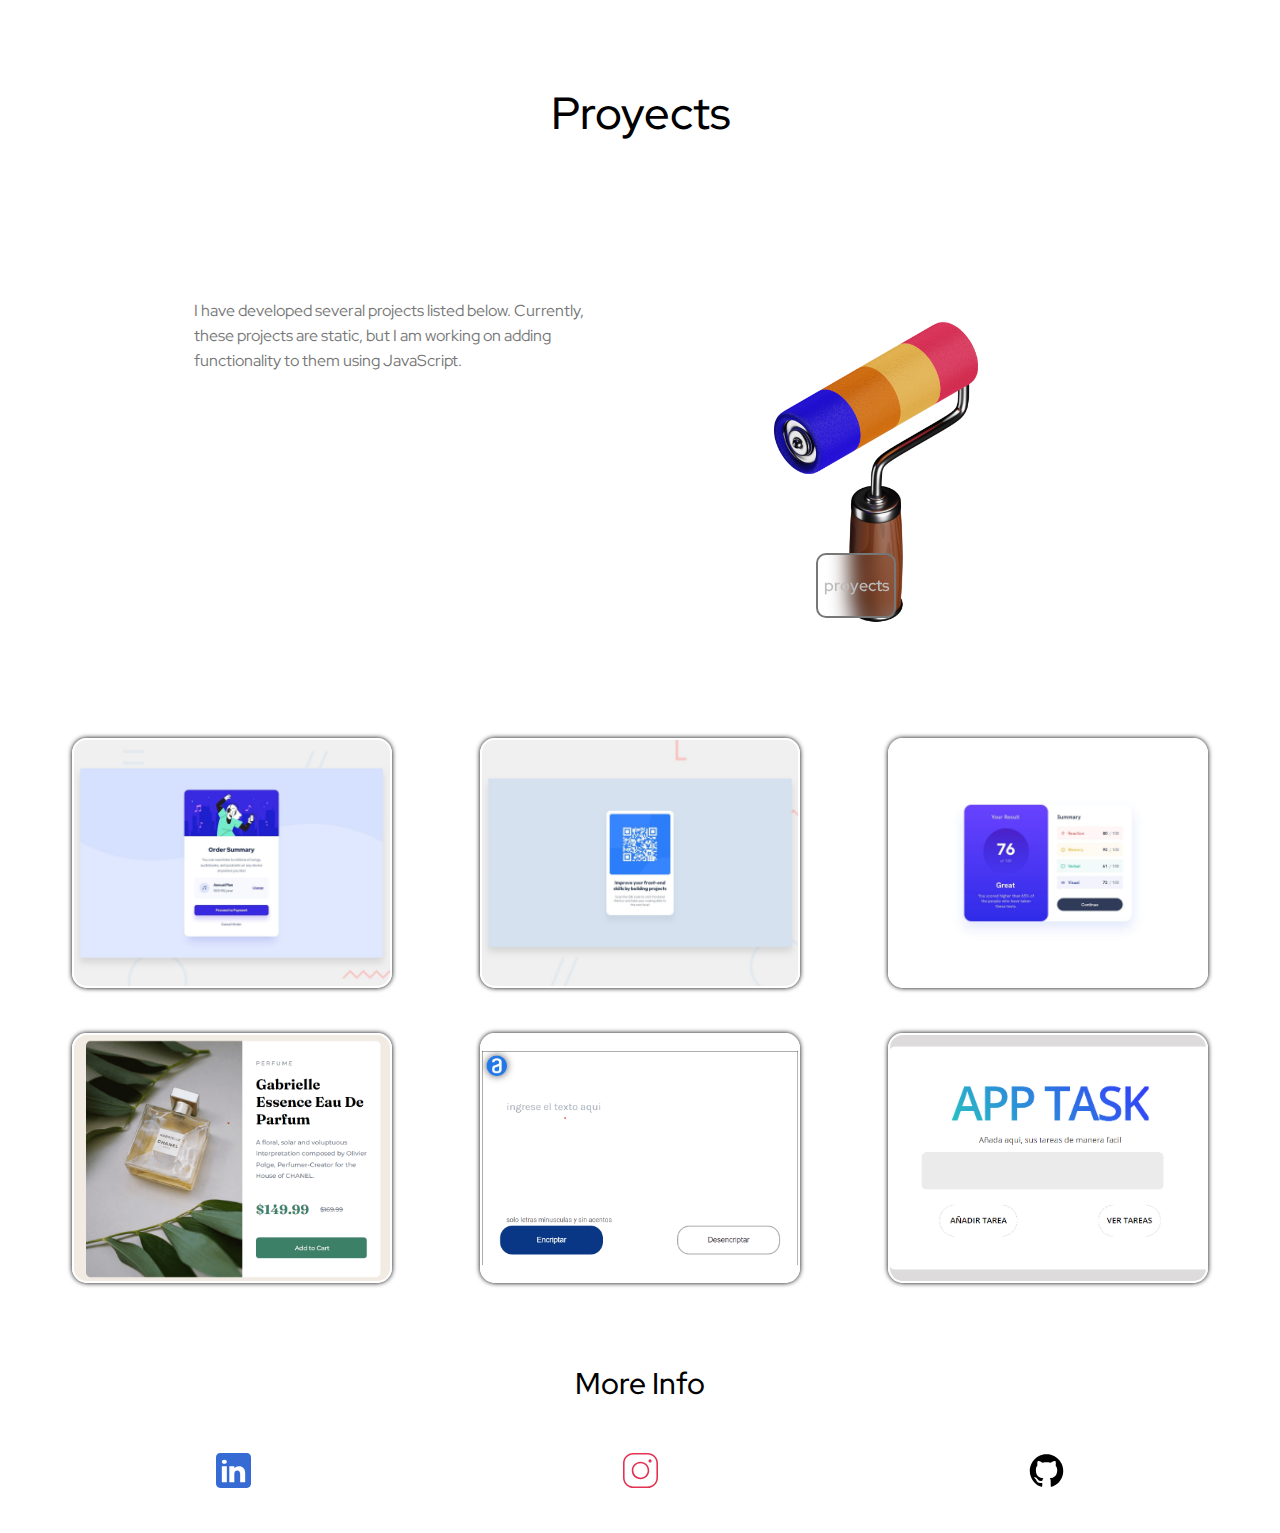
==== commit 05b11d57: "agregando nuevo proyecto" ====
--- a/index.html
+++ b/index.html
@@ -3,7 +3,7 @@
 	<head>
 		<meta charset="UTF-8" />
 		<meta name="viewport" content="width=device-width, initial-scale=1.0" />
-		<link rel="stylesheet" href="style/style.css" />
+		<link rel="stylesheet" href="css/style.css" />
 		<script src="librerias/scroll_reveal/unpkg.com_scrollreveal@4.0.9_dist_scrollreveal.js"></script>
 		<title>Mi Potafolio</title>
 	</head>
@@ -450,6 +450,20 @@
 						<div class="iconos__card"><span>Responsive</span></div>
 					</div>
 				</div>
+				<div class="card" id="app_task">
+					<div class="contend__img">
+						<img src="imagenes/app-task.png" />
+					</div>
+					<div class="contenido">
+						<h3 class="titulo_card">
+							<a href="https://apptasksite.000webhostapp.com/app-tareas/task.php"
+								>App Task</a
+							>
+						</h3>
+						<span class="leyenda__card">Proyect</span>
+						<div class="iconos__card"><span></span></div>
+					</div>
+				</div>
 			</div>
 		</section>
 
--- a/css/style.css
+++ b/css/style.css
@@ -0,0 +1,1475 @@
+@import url("https://fonts.googleapis.com/css2?family=Red+Hat+Display:wght@300;400;500;600;700;900&display=swap");
+html {
+  scroll-behavior: smooth;
+}
+
+body {
+  font-size: 16px;
+  width: 100%;
+  position: relative;
+  transition: background-color 0.5s ease-in;
+  overflow-x: hidden;
+}
+body.modo-oscuro {
+  background-color: #282828;
+  color: #ffffff;
+  transition: 0.5s ease-in all;
+}
+body.modo-claro {
+  background-color: #ffffff;
+  color: #000000;
+}
+body.modo__oscuro {
+  background-color: #000000;
+}
+body.modo__oscuro .nombre a {
+  color: #ffffff;
+}
+
+*,
+::after,
+::before {
+  font-family: "Red Hat Display", sans-serif;
+  margin: 0;
+  padding: 0;
+  box-sizing: border-box;
+}
+
+.Introduccion {
+  display: flex;
+  align-items: center;
+  justify-content: center;
+  width: 100%;
+  height: 100vh;
+  position: relative;
+  overflow: hidden;
+}
+.Introduccion .btn__dark {
+  display: flex;
+  position: fixed;
+  top: 20px;
+  left: 50px;
+  z-index: 1;
+}
+.Introduccion .btn__dark .swich {
+  display: flex;
+  height: 60px;
+  width: 150px;
+  border-radius: 50px;
+  border: none;
+  background-color: #282828;
+  position: relative;
+  cursor: pointer;
+  outline: none;
+  overflow: hidden;
+}
+.Introduccion .btn__dark .swich::after {
+  content: "";
+  position: absolute;
+  display: block;
+  width: 60px;
+  height: 60px;
+  left: 0;
+  top: 0;
+  right: unset;
+  background-color: #d8d8d8;
+  box-shadow: #d7d7d7 0px 0px 5px 0px;
+  border-radius: 50%;
+  transition: 0.5s ease all;
+}
+.Introduccion .btn__dark .swich.active {
+  background-color: #ffffff;
+}
+.Introduccion .btn__dark .swich.active::after {
+  left: unset;
+  right: 0;
+}
+.Introduccion .btn__dark .swich span {
+  width: 60px;
+  height: 60px;
+  display: block;
+  object-fit: cover;
+  line-height: 30px;
+}
+.Introduccion .btn__dark .swich span .luna,
+.Introduccion .btn__dark .swich span .sol {
+  display: flex;
+  width: 60px;
+  height: 60px;
+}
+.Introduccion .btn__dark .swich span .luna {
+  margin-left: 25px;
+}
+.Introduccion .btn__dark .swich span .sol {
+  margin-left: -4px;
+}
+.Introduccion .layer {
+  position: absolute;
+  object-fit: cover;
+  left: 0;
+  bottom: 0;
+  width: 100%;
+  height: 100%;
+}
+.Introduccion .nombre {
+  cursor: pointer;
+  font-weight: 900;
+  font-size: 70px;
+  transition: color 0.5s ease-in;
+  z-index: 2;
+  -webkit-box-reflect: below -30px -webkit-gradient(linear, left top, left bottom, from(transparent), color-stop(25%, transparent), to(rgba(255, 255, 255, 0.33)));
+}
+.Introduccion .nombre a {
+  text-decoration: none;
+  color: #000000;
+  transition: color 0.5s ease-in-out;
+}
+.Introduccion .nombre a:hover {
+  color: #6ede8a;
+  text-shadow: 0px 0px 15px 0px #6ede8a, 1px 0px 25px 0px #6ede8a, 2px 0px 35px 0px #6ede8a, 3px 0px 45px 0px #6ede8a;
+}
+
+.navegador {
+  width: 80%;
+  display: flex;
+  align-items: center;
+  justify-content: center;
+  position: relative;
+  z-index: 1;
+  padding: 20px 0px;
+  background-color: #ffffff;
+  transition: background-color 0.5s ease-in;
+}
+.navegador .navagador__titulo {
+  width: 100%;
+  display: flex;
+  justify-content: center;
+  position: relative;
+  flex-shrink: 2;
+}
+.navegador .navagador__titulo .titulo {
+  position: relative;
+  padding: 10px;
+  font-size: 20px;
+  font-weight: 900;
+  cursor: pointer;
+}
+.navegador .navagador__titulo .titulo:hover {
+  color: #6ede8a;
+}
+.navegador .menu {
+  display: flex;
+  position: relative;
+  list-style: none;
+}
+.navegador .menu .lista {
+  display: block;
+  position: relative;
+}
+.navegador .menu .enlaces {
+  text-decoration: none;
+  font-weight: 700;
+  color: #000000;
+  width: 100%;
+  display: flex;
+  padding: 10px 20px;
+  cursor: pointer;
+  transition: color 0.4s ease;
+}
+.navegador .menu .enlaces:hover {
+  color: #6ede8a;
+}
+.navegador .contend__swich {
+  display: flex;
+  flex-shrink: 5;
+  width: 250px;
+}
+.navegador .contend__swich .swich {
+  display: flex;
+  height: 30px;
+  border-radius: 50px;
+  border: none;
+  background-color: #282828;
+  position: relative;
+  cursor: pointer;
+  outline: none;
+  overflow: hidden;
+}
+.navegador .contend__swich .swich::after {
+  content: "";
+  position: absolute;
+  display: block;
+  width: 30px;
+  height: 30px;
+  left: 0;
+  top: 0;
+  right: unset;
+  background-color: #fffefe;
+  box-shadow: #d7d7d7 0px 0px 5px 0px;
+  border-radius: 50%;
+}
+.navegador .contend__swich .swich.active {
+  background-color: #ffffff;
+}
+.navegador .contend__swich .swich.active::after {
+  left: unset;
+  right: 0;
+}
+.navegador .contend__swich .swich span {
+  width: 30px;
+  height: 30px;
+  display: block;
+  object-fit: cover;
+  line-height: 30px;
+}
+.navegador .contend__swich .swich span .luna,
+.navegador .contend__swich .swich span .sol {
+  display: flex;
+  width: 30px;
+  height: 30px;
+}
+
+.nav-dark {
+  background-color: #282828;
+  color: #ffffff;
+}
+.nav-dark .navagador__titulo {
+  color: #ffffff;
+}
+.nav-dark .menu .enlaces {
+  color: #ffffff;
+}
+
+.nav-white {
+  background-color: #ffffff;
+  color: #000000;
+}
+.nav-white .navagador__titulo {
+  color: #000000;
+}
+.nav-white .menu .enlaces {
+  color: #000000;
+}
+
+.contenido__principal {
+  padding: 50px;
+  display: grid;
+  grid-template-columns: repeat(6, 1fr);
+  grid-template-areas: "redes contenido contenido foto foto foto" "redes contenido contenido foto foto foto";
+  grid-template-rows: 2 1fr;
+}
+.contenido__principal .redes__sociales {
+  grid-area: redes;
+  display: flex;
+  align-items: center;
+  justify-content: center;
+  flex-direction: column;
+}
+.contenido__principal .redes__sociales .list__iconos {
+  display: flex;
+  width: 100%;
+  justify-content: center;
+  margin: 0px;
+}
+.contenido__principal .redes__sociales .iconos {
+  width: 35px;
+  margin: 10px 0px;
+  cursor: pointer;
+  transition: transform 0.3s ease;
+}
+.contenido__principal .redes__sociales .iconos:hover {
+  transform: scale(1.4);
+}
+.contenido__principal .contenedor__bienvenida {
+  grid-area: contenido;
+  display: flex;
+  align-items: center;
+  justify-content: center;
+  width: 100%;
+  height: 100%;
+  flex-direction: column;
+}
+.contenido__principal .contenedor__bienvenida .bienvenida__titulo {
+  font-size: 35px;
+  width: 100%;
+  display: flex;
+  align-items: center;
+  justify-content: flex-start;
+}
+.contenido__principal .contenedor__bienvenida .bienvenida__titulo h1 {
+  letter-spacing: 7px;
+  margin: 0px 0px;
+}
+.contenido__principal .contenedor__bienvenida .leyenda {
+  color: #818181;
+  font-size: 18px;
+}
+.contenido__principal .contenedor__bienvenida .bienvenida__texto {
+  width: 100%;
+  display: flex;
+  flex-direction: column;
+}
+.contenido__principal .contenedor__bienvenida .bienvenida__texto .texto {
+  display: flex;
+  width: 40%;
+  text-align: start;
+  line-height: 20px;
+  color: #777575;
+}
+.contenido__principal .contenedor__bienvenida .boton__contactar {
+  display: flex;
+  align-items: center;
+  justify-content: flex-start;
+}
+.contenido__principal .contenedor__bienvenida .boton__contactar .boton {
+  background-color: #6ede8a;
+  border-radius: 7px;
+  border: none;
+  padding: 20px 35px;
+  margin: 25px 0px;
+  position: relative;
+  overflow: hidden;
+  cursor: pointer;
+  transition: box-shadow 0.5s ease-in-out;
+}
+.contenido__principal .contenedor__bienvenida .boton__contactar .boton::after {
+  content: "";
+  position: absolute;
+  background-color: #2dc653;
+  width: 1px;
+  height: 1px;
+  left: 50%;
+  top: 50%;
+  border-radius: 50%;
+  z-index: 1;
+  transition: transform 0.5s ease-in-out;
+}
+.contenido__principal .contenedor__bienvenida .boton__contactar .boton:hover {
+  box-shadow: 0px 3px 15px 0px #4ad66d;
+  background-color: #6ede8a;
+}
+.contenido__principal .contenedor__bienvenida .boton__contactar .boton:hover::after {
+  transform: scale(700);
+  bottom: 0;
+}
+.contenido__principal .contenedor__bienvenida .boton__contactar .boton span {
+  position: relative;
+  z-index: 2;
+}
+.contenido__principal .contenedor__bienvenida .boton__contactar .boton span a {
+  color: #ffffff;
+  text-decoration: none;
+  font-size: 25px;
+  font-weight: 600;
+}
+.contenido__principal .contenedor__foto {
+  display: flex;
+  align-items: center;
+  justify-content: center;
+  width: 100%;
+  grid-area: foto;
+  cursor: pointer;
+}
+.contenido__principal .contenedor__foto .foto {
+  width: 380px;
+  object-fit: cover;
+  transition: transform 0.5s ease-out;
+  animation: animate 4s infinite;
+  animation-fill-mode: forwards;
+}
+
+@keyframes animate {
+  0% {
+    transform: translateY(-20px);
+  }
+  50% {
+    transform: translateY(0px);
+  }
+  100% {
+    transform: translateY(-20px);
+  }
+}
+.about {
+  width: 100%;
+  display: flex;
+  align-items: center;
+  justify-content: center;
+  flex-direction: column;
+  padding-top: 80px;
+}
+.about .about__titulo {
+  display: flex;
+  align-items: center;
+  justify-content: center;
+  flex-direction: column;
+}
+.about .about__titulo .titulo {
+  font-size: 45px;
+  font-weight: 500;
+}
+.about .about__titulo .leyenda {
+  font-weight: 500;
+  color: #b8b8b8;
+}
+.about .about__contenido {
+  display: flex;
+  align-items: flex-start;
+  justify-content: center;
+  width: 100%;
+  height: 100%;
+  padding: 25px 0px 0px 0px;
+}
+.about .about__contenido .about__imagen {
+  display: flex;
+  align-items: center;
+  justify-content: center;
+  flex-direction: column;
+  padding: 0px 35px;
+  position: relative;
+}
+.about .about__contenido .about__imagen .imagen {
+  width: 350px;
+  object-fit: cover;
+}
+.about .about__contenido .about__imagen span {
+  position: absolute;
+  left: 150px;
+  bottom: 0;
+  color: #bbbbbb;
+  border: solid #777777 2px;
+  border-radius: 10px;
+  font-weight: 600;
+  padding: 20px 10px;
+  backdrop-filter: blur(10px);
+}
+.about .about__contenido .about__texto {
+  display: flex;
+  align-items: flex-start;
+  justify-content: center;
+  width: 40%;
+  height: 100%;
+  text-align: start;
+  flex-direction: column;
+}
+.about .about__contenido .about__texto .texto {
+  text-align: start;
+  color: #777777;
+  width: 90%;
+  line-height: 25px;
+}
+.about .about__contenido .about__texto .about__btn {
+  background-color: #6ede8a;
+  border-radius: 7px;
+  border: none;
+  padding: 15px 30px;
+  margin: 25px 0px;
+  position: relative;
+  cursor: pointer;
+  position: relative;
+  overflow: hidden;
+  transition: box-shadow 0.2s ease-in-out;
+}
+.about .about__contenido .about__texto .about__btn::after {
+  content: "";
+  position: absolute;
+  width: 100%;
+  height: 100%;
+  left: 0;
+  top: -150px;
+  background-color: #2dc653;
+  transition: top 0.2s ease-in-out;
+}
+.about .about__contenido .about__texto .about__btn:hover::after {
+  top: 0;
+}
+.about .about__contenido .about__texto .about__btn span {
+  width: 100%;
+  position: relative;
+  z-index: 2;
+}
+.about .about__contenido .about__texto .about__btn span a {
+  color: #ffffff;
+  text-decoration: none;
+  font-size: 17px;
+  font-weight: 600;
+  position: relative;
+}
+.about .about__contenido .about__texto .about__btn:hover {
+  box-shadow: 0px 0px 15px 0px #4ad66d, 0px 0px 25px 0px #4ad66d;
+  background-color: #6ede8a;
+}
+.about .about__contenido .about__texto .estadisticas {
+  display: flex;
+  align-items: center;
+  justify-content: center;
+  width: 100%;
+}
+.about .about__contenido .about__texto .estadisticas div {
+  display: flex;
+  align-items: center;
+  justify-content: center;
+  flex-direction: column;
+  text-align: center;
+  font-weight: 500;
+  padding: 20px 10px;
+}
+.about .about__contenido .about__texto .estadisticas div span {
+  color: #b8b8b8;
+}
+.about .about__contenido .about__texto .estadisticas div .numero {
+  font-size: 25px;
+  font-weight: 900;
+}
+
+.seccion__skills {
+  width: 100%;
+  padding-top: 50px;
+}
+.seccion__skills .skill__titulo-contend {
+  width: 100%;
+  display: flex;
+  align-items: center;
+  justify-content: center;
+  flex-direction: column;
+}
+.seccion__skills .skill__titulo-contend .titulo {
+  padding: 20px 0px 5px 0px;
+  font-size: 45px;
+  font-weight: 500;
+}
+.seccion__skills .contend__cards {
+  background: url(../imagenes/Sound\ Wave.svg);
+  background-repeat: no-repeat;
+  background-position: center;
+  display: grid;
+  width: 100%;
+  grid-template-columns: repeat(auto-fit, minmax(350px, 1fr));
+  gap: 70px;
+}
+.seccion__skills .contend__cards .skill__card {
+  position: relative;
+  width: 360px;
+  height: 210px;
+  border-radius: 20px;
+  margin: 0px 70px;
+  cursor: pointer;
+  box-shadow: 0px 0px 15px 0px #666666;
+  background-color: white;
+  overflow: hidden;
+}
+.seccion__skills .contend__cards .skill__card:hover > .skill__img {
+  width: 150px;
+  height: 150px;
+  left: -75px;
+  top: calc(50% - 75px);
+}
+.seccion__skills .contend__cards .skill__card .skill__img {
+  display: flex;
+  align-items: center;
+  justify-content: center;
+  width: calc(100% - 20px);
+  height: calc(100% - 20px);
+  left: 10px;
+  top: 10px;
+  z-index: 10;
+  position: absolute;
+  overflow: hidden;
+  backdrop-filter: blur(10px);
+  border: solid 2px rgb(70, 70, 70);
+  border-radius: 20px;
+  transition: 0.5s ease-in-out;
+}
+.seccion__skills .contend__cards .skill__card .skill__img .icono {
+  width: 50px;
+  border-radius: 10px;
+  object-fit: cover;
+}
+.seccion__skills .contend__cards .skill__card .skill__contend {
+  position: absolute;
+  width: calc(100% - 75px);
+  right: 0;
+  padding: 28px;
+  height: 100%;
+  overflow: scroll;
+  overflow-x: hidden;
+}
+.seccion__skills .contend__cards .skill__card .skill__contend .skill__titulo {
+  font-size: 25px;
+  color: #2c2c2c;
+}
+.seccion__skills .contend__cards .skill__card .skill__contend .skill__texto {
+  font-size: 14px;
+  color: #666666;
+}
+.seccion__skills .contend__cards .skill__card .skill__contend .skill__btn {
+  display: inline-block;
+  background: linear-gradient(90deg, #0fc099, #5f0ff5, #bf00ff);
+  padding: 10px 25px;
+  color: white;
+  z-index: 1;
+  margin-top: 10px;
+  border-radius: 5px;
+  font-weight: 600;
+  background-size: 400%;
+  text-decoration: none;
+}
+
+.card__dark {
+  background-color: #3c3c3c;
+  box-shadow: 0px 0px 15px 0px #000000;
+}
+.card__dark .skill__img {
+  border: #eeeeee solid 2px;
+}
+.card__dark .skill__titulo {
+  color: #eeeeee;
+}
+.card__dark .skill__texto {
+  color: #eeeeee;
+}
+
+.about__skills {
+  width: 100%;
+  display: flex;
+  align-items: center;
+  justify-content: center;
+  flex-direction: column;
+  padding-top: 80px;
+}
+.about__skills .about__contenido__skills {
+  display: flex;
+  align-items: flex-start;
+  justify-content: center;
+  width: 100%;
+  height: 100%;
+  padding: 25px 0px 0px 0px;
+}
+.about__skills .about__contenido__skills .about__imagen__skills {
+  display: flex;
+  align-items: center;
+  justify-content: center;
+  flex-direction: column;
+  padding: 0px 35px;
+  position: relative;
+  order: 1;
+}
+.about__skills .about__contenido__skills .about__imagen__skills .imagen {
+  width: 350px;
+  object-fit: cover;
+}
+.about__skills .about__contenido__skills .about__imagen__skills span {
+  display: flex;
+  align-items: center;
+  justify-content: center;
+  position: absolute;
+  width: 80px;
+  left: 250px;
+  top: 0;
+  color: #bbbbbb;
+  border: solid #777777 2px;
+  border-radius: 10px;
+  font-weight: 600;
+  padding: 20px 10px;
+  backdrop-filter: blur(10px);
+}
+.about__skills .about__contenido__skills .about__texto__skills {
+  display: flex;
+  align-items: flex-start;
+  justify-content: center;
+  width: 40%;
+  height: 100%;
+  text-align: start;
+  flex-direction: column;
+}
+.about__skills .about__contenido__skills .about__texto__skills .texto {
+  text-align: start;
+  color: #777777;
+  width: 90%;
+  line-height: 25px;
+}
+.about__skills .about__contenido__skills .about__texto__skills .about__btn__skills {
+  background-color: #6ede8a;
+  border-radius: 7px;
+  border: none;
+  padding: 15px 30px;
+  margin: 25px 0px;
+  position: relative;
+  cursor: pointer;
+  position: relative;
+  overflow: hidden;
+  transition: box-shadow 0.3s ease-in-out;
+}
+.about__skills .about__contenido__skills .about__texto__skills .about__btn__skills::after {
+  content: "";
+  position: absolute;
+  width: 100%;
+  height: 100%;
+  left: 0;
+  top: -150px;
+  background-color: #2dc653;
+  transition: top 0.5s ease-in-out;
+}
+.about__skills .about__contenido__skills .about__texto__skills .about__btn__skills:hover::after {
+  top: 0;
+}
+.about__skills .about__contenido__skills .about__texto__skills .about__btn__skills span {
+  width: 100%;
+  position: relative;
+  z-index: 2;
+}
+.about__skills .about__contenido__skills .about__texto__skills .about__btn__skills span a {
+  color: #ffffff;
+  text-decoration: none;
+  font-size: 17px;
+  font-weight: 600;
+  position: relative;
+}
+.about__skills .about__contenido__skills .about__texto__skills .about__btn__skills:hover {
+  box-shadow: 0px 0px 15px 0px #4ad66d, 0px 0px 25px 0px #4ad66d;
+  background-color: #6ede8a;
+}
+
+::-webkit-scrollbar {
+  width: 13px; /* Ancho del scrollbar */
+}
+
+::-webkit-scrollbar-thumb {
+  background-color: #bcbbbb; /* Color del scrollbar */
+  border-radius: 15px;
+  transition: 0.5s ease;
+}
+
+::-webkit-scrollbar-thumb:hover {
+  background-color: #757575; /* Color del scrollbar */
+  border-radius: 15px;
+}
+
+.seccion__proyectos {
+  width: 100%;
+  display: flex;
+  flex-direction: column;
+  padding: 50px;
+}
+.seccion__proyectos .contend__titulo {
+  width: 100%;
+  display: flex;
+  justify-content: center;
+}
+.seccion__proyectos .contend__titulo .titulo {
+  font-size: 45px;
+  font-weight: 500;
+  padding: 50px 0px;
+}
+.seccion__proyectos .contend__cards-proyectos {
+  width: 100%;
+  display: grid;
+  grid-template-columns: repeat(auto-fit, minmax(350px, 1fr));
+  gap: 45px;
+  padding-top: 90px;
+  justify-items: center;
+}
+.seccion__proyectos .contend__cards-proyectos .card {
+  display: flex;
+  align-items: center;
+  justify-content: center;
+  cursor: pointer;
+  position: relative;
+  flex-direction: column;
+  box-shadow: 0px 0px 5px 0px;
+  width: 320px;
+  height: 250px;
+  border-radius: 15px;
+  border: solid white 2px;
+  overflow: hidden;
+}
+.seccion__proyectos .contend__cards-proyectos .card .contend__img {
+  display: flex;
+  align-items: center;
+  justify-content: center;
+  height: 100%;
+  width: 100%;
+}
+.seccion__proyectos .contend__cards-proyectos .card .contend__img img {
+  width: 100%;
+  height: 100%;
+  object-fit: cover;
+  border-radius: 10px;
+}
+.seccion__proyectos .contend__cards-proyectos .card .contenido {
+  display: flex;
+  align-items: center;
+  justify-content: center;
+  position: absolute;
+  width: 100%;
+  height: 100%;
+  left: 0;
+  bottom: -500px;
+  flex-direction: column;
+  backdrop-filter: blur(10px);
+  transition: bottom 0.5s ease-in-out;
+  background-color: rgba(70, 70, 70, 0.81);
+}
+.seccion__proyectos .contend__cards-proyectos .card .contenido a {
+  text-decoration: none;
+  font-size: 30px;
+  color: white;
+  transition: color 0.5s ease;
+}
+.seccion__proyectos .contend__cards-proyectos .card .contenido a:hover {
+  color: #6ede8a;
+}
+.seccion__proyectos .contend__cards-proyectos .card .contenido .leyenda__card {
+  display: flex;
+  align-items: center;
+  justify-content: center;
+}
+.seccion__proyectos .contend__cards-proyectos .card .contenido .iconos__card {
+  display: flex;
+  align-items: center;
+  justify-content: center;
+}
+.seccion__proyectos .contend__cards-proyectos .card:hover > .contenido {
+  bottom: 0;
+}
+
+#encriptador .contend__img img {
+  object-fit: contain;
+}
+
+.about__proyect {
+  width: 100%;
+  display: flex;
+  align-items: center;
+  justify-content: center;
+  flex-direction: column;
+  padding-top: 80px;
+}
+.about__proyect .about__contenido__proyect {
+  display: flex;
+  align-items: flex-start;
+  justify-content: center;
+  width: 100%;
+  height: 100%;
+  padding: 25px 0px 0px 0px;
+}
+.about__proyect .about__contenido__proyect .about__imagen__proyect {
+  display: flex;
+  align-items: center;
+  justify-content: center;
+  flex-direction: column;
+  padding: 0px 35px;
+  position: relative;
+  order: 1;
+}
+.about__proyect .about__contenido__proyect .about__imagen__proyect .imagen {
+  width: 350px;
+  object-fit: cover;
+}
+.about__proyect .about__contenido__proyect .about__imagen__proyect span {
+  display: flex;
+  align-items: center;
+  justify-content: center;
+  position: absolute;
+  width: 80px;
+  left: 150px;
+  bottom: 30px;
+  color: #bbbbbb;
+  border: solid #777777 2px;
+  border-radius: 10px;
+  font-weight: 600;
+  padding: 20px 10px;
+  backdrop-filter: blur(10px);
+}
+.about__proyect .about__contenido__proyect .about__texto__proyect {
+  display: flex;
+  align-items: flex-start;
+  justify-content: center;
+  width: 40%;
+  height: 100%;
+  text-align: start;
+  flex-direction: column;
+}
+.about__proyect .about__contenido__proyect .about__texto__proyect .texto {
+  text-align: start;
+  color: #777777;
+  width: 90%;
+  line-height: 25px;
+}
+.about__proyect .about__contenido__proyect .about__texto__proyect .about__btn__proyect {
+  background-color: #6ede8a;
+  border-radius: 7px;
+  border: none;
+  padding: 15px 30px;
+  margin: 25px 0px;
+  position: relative;
+  cursor: pointer;
+  position: relative;
+  overflow: hidden;
+  transition: box-shadow 0.3s ease-in-out;
+}
+.about__proyect .about__contenido__proyect .about__texto__proyect .about__btn__proyect::after {
+  content: "";
+  position: absolute;
+  width: 100%;
+  height: 100%;
+  left: 0;
+  top: -150px;
+  background-color: #2dc653;
+  transition: top 0.5s ease-in-out;
+}
+.about__proyect .about__contenido__proyect .about__texto__proyect .about__btn__proyect:hover::after {
+  top: 0;
+}
+.about__proyect .about__contenido__proyect .about__texto__proyect .about__btn__proyect span {
+  width: 100%;
+  position: relative;
+  z-index: 2;
+}
+.about__proyect .about__contenido__proyect .about__texto__proyect .about__btn__proyect span a {
+  color: #ffffff;
+  text-decoration: none;
+  font-size: 17px;
+  font-weight: 600;
+  position: relative;
+}
+.about__proyect .about__contenido__proyect .about__texto__proyect .about__btn__proyect:hover {
+  box-shadow: 0px 0px 15px 0px #4ad66d, 0px 0px 25px 0px #4ad66d;
+  background-color: #6ede8a;
+}
+
+.btn__fijo {
+  display: none;
+  width: 90px;
+  height: 90px;
+  right: 30px;
+  bottom: 30px;
+  position: fixed;
+  border-radius: 50%;
+  background-color: #e4e4e4;
+  transition: background-color 0.5s ease-in;
+  cursor: pointer;
+  overflow: hidden;
+  z-index: 1000;
+}
+.btn__fijo a {
+  display: flex;
+  align-items: center;
+  justify-content: center;
+  position: relative;
+  width: 100%;
+  height: 100%;
+  overflow: hidden;
+  transition-delay: 1s;
+}
+.btn__fijo a .btn__iconos {
+  animation: botonfijo 1.8s linear infinite;
+  width: 35px;
+  height: 35px;
+}
+
+.boton-dark {
+  background-color: #434343;
+}
+
+@keyframes botonfijo {
+  0% {
+    transform: translateY(75px);
+  }
+  100% {
+    transform: translateY(-75px);
+  }
+}
+.footer {
+  width: 100%;
+  display: flex;
+  flex-direction: column;
+  position: relative;
+  padding: 30px;
+}
+.footer .footer__titulo {
+  display: flex;
+  justify-content: center;
+  width: 100%;
+  padding-bottom: 40px;
+}
+.footer .footer__titulo .titulo {
+  font-size: 30px;
+  font-weight: 500;
+}
+.footer .redes__sociales {
+  grid-area: redes;
+  display: flex;
+  align-items: center;
+  justify-content: center;
+}
+.footer .redes__sociales .list__iconos {
+  display: flex;
+  width: 100%;
+  justify-content: center;
+  margin: 0px;
+}
+.footer .redes__sociales .iconos {
+  width: 35px;
+  margin: 10px 0px;
+  cursor: pointer;
+  transition: transform 0.3s ease;
+}
+.footer .redes__sociales .iconos:hover {
+  transform: scale(1.4);
+}
+.footer .more__info {
+  display: flex;
+  justify-content: center;
+  align-items: center;
+  padding: 20px;
+}
+.footer .more__info span a {
+  text-decoration: none;
+  color: #919191;
+  font-size: 20px;
+  font-weight: 500;
+  transition: color 0.3s ease;
+}
+.footer .more__info span a:hover {
+  color: #6ede8a;
+}
+.footer .contend__img {
+  display: flex;
+  width: 100%;
+}
+.footer .contend__img .img__footer {
+  width: 45px;
+}
+
+@media screen and (max-width: 1024px) {
+  .body .navegador {
+    width: 100%;
+  }
+  .body .navegador .navagador__titulo {
+    flex-shrink: 3;
+    justify-content: flex-start;
+  }
+  .body .contenido__principal {
+    display: grid;
+    grid-template-columns: repeat(4, 1fr);
+    grid-template-areas: "contenido contenido contenido contenido" "foto foto foto foto" "redes redes redes redes";
+  }
+  .body .contenido__principal .redes__sociales {
+    flex-direction: row;
+    justify-content: center;
+    margin: 0;
+    padding: 0;
+  }
+  .body .contenido__principal .redes__sociales .iconos {
+    width: 35px;
+    margin: 0px 20px;
+    cursor: pointer;
+    transition: transform 0.3s ease;
+  }
+  .body .contenido__principal .redes__sociales .iconos:hover {
+    transform: scale(1.4);
+  }
+  .body .contenido__principal .contenedor__bienvenida {
+    flex-direction: column;
+    padding: 20px;
+  }
+  .body .contenido__principal .contenedor__bienvenida .bienvenida__titulo {
+    font-size: 35px;
+    justify-content: flex-start;
+  }
+  .body .contenido__principal .contenedor__bienvenida .bienvenida__titulo h1 {
+    letter-spacing: 7px;
+    margin: 0px 0px;
+  }
+  .body .contenido__principal .contenedor__bienvenida .bienvenida__texto {
+    width: 100%;
+    display: flex;
+    flex-direction: column;
+  }
+  .body .contenido__principal .contenedor__bienvenida .bienvenida__texto .texto {
+    width: 100%;
+  }
+  .body .contenido__principal .contenedor__bienvenida .boton__contactar {
+    margin-left: 35px;
+  }
+  .body .contenido__principal .contenedor__bienvenida .boton__contactar .boton a {
+    font-size: 23px;
+  }
+  .body .contenido__principal .contenedor__foto {
+    order: 1;
+  }
+  .body .contenido__principal .contenedor__foto .foto {
+    width: 300px;
+    margin: 40px 0px;
+  }
+  .body .btn__fijo {
+    width: 65px;
+    height: 65px;
+    right: 20px;
+    bottom: 20px;
+  }
+  .body .btn__fijo a {
+    animation: botonfijo 1.8s ease infinite;
+  }
+  .body .btn__fijo a .btn__iconos {
+    width: 35px;
+    height: 35px;
+  }
+  .body .about {
+    padding-top: 180px;
+  }
+  .body .about .about__contenido {
+    display: flex;
+    align-items: center;
+    justify-content: center;
+    flex-direction: column;
+  }
+  .body .about .about__contenido .about__imagen {
+    padding: 0;
+  }
+  .body .about .about__contenido .about__imagen .imagen {
+    width: 250px;
+  }
+  .body .about .about__contenido .about__texto {
+    display: flex;
+    align-items: center;
+    justify-content: center;
+    width: 60%;
+    text-align: center;
+    flex-direction: column;
+  }
+  .body .about .about__contenido .about__texto .texto {
+    width: 100%;
+    text-align: start;
+  }
+  .body .about .about__contenido .about__texto .about__btn {
+    width: 100%;
+    height: 65px;
+  }
+  .body .about .about__contenido .about__texto .about__btn a {
+    color: #ffffff;
+    text-decoration: none;
+    font-size: 17px;
+    font-weight: 600;
+  }
+  .body .about .about__contenido .about__texto .about__btn:hover {
+    box-shadow: 0px 3px 15px 0px #4ad66d;
+    background-color: #6ede8a;
+  }
+  .body .about .about__contenido .about__texto .estadisticas {
+    display: flex;
+    align-items: center;
+    justify-content: center;
+    width: 100%;
+  }
+  .body .about .about__contenido .about__texto .estadisticas div {
+    display: flex;
+    align-items: center;
+    justify-content: center;
+    flex-direction: column;
+    text-align: center;
+    font-weight: 500;
+    padding: 20px 10px;
+  }
+  .body .about .about__contenido .about__texto .estadisticas div .numero {
+    font-size: 25px;
+    font-weight: 900;
+  }
+  .body .about__skills {
+    padding-top: 0;
+  }
+  .body .about__skills .about__contenido__skills {
+    display: flex;
+    align-items: center;
+    justify-content: center;
+    flex-direction: column;
+  }
+  .body .about__skills .about__contenido__skills .about__imagen__skills {
+    padding: 0;
+    order: 0;
+  }
+  .body .about__skills .about__contenido__skills .about__imagen__skills .imagen {
+    width: 250px;
+  }
+  .body .about__skills .about__contenido__skills .about__imagen__skills span {
+    display: flex;
+    align-items: center;
+    justify-content: center;
+    position: absolute;
+    width: 80px;
+    left: 50px;
+    top: 0;
+  }
+  .body .about__skills .about__contenido__skills .about__texto__skills {
+    display: flex;
+    align-items: center;
+    justify-content: center;
+    width: 60%;
+    text-align: center;
+    flex-direction: column;
+  }
+  .body .about__skills .about__contenido__skills .about__texto__skills .texto {
+    width: 100%;
+    text-align: start;
+  }
+  .body .about__skills .about__contenido__skills .about__texto__skills .about__btn__skills {
+    width: 100%;
+    height: 65px;
+  }
+  .body .about__skills .about__contenido__skills .about__texto__skills .about__btn__skills a {
+    color: #ffffff;
+    text-decoration: none;
+    font-size: 17px;
+    font-weight: 600;
+  }
+  .body .about__skills .about__contenido__skills .about__texto__skills .about__btn__skills:hover {
+    box-shadow: 0px 3px 15px 0px #4ad66d;
+    background-color: #6ede8a;
+  }
+  .body .about__proyect {
+    padding-top: 0;
+  }
+  .body .about__proyect .about__contenido__proyect {
+    display: flex;
+    align-items: center;
+    justify-content: center;
+    flex-direction: column;
+  }
+  .body .about__proyect .about__contenido__proyect .about__imagen__proyect {
+    padding: 0;
+    order: 0;
+  }
+  .body .about__proyect .about__contenido__proyect .about__imagen__proyect .imagen {
+    width: 250px;
+  }
+  .body .about__proyect .about__contenido__proyect .about__imagen__proyect span {
+    display: flex;
+    align-items: center;
+    justify-content: center;
+    position: absolute;
+    left: 50px;
+    bottom: 0;
+  }
+  .body .about__proyect .about__contenido__proyect .about__texto__proyect {
+    display: flex;
+    align-items: center;
+    justify-content: center;
+    width: 60%;
+    text-align: center;
+    flex-direction: column;
+  }
+  .body .about__proyect .about__contenido__proyect .about__texto__proyect .texto {
+    width: 100%;
+    text-align: start;
+  }
+  .body .about__proyect .about__contenido__proyect .about__texto__proyect .about__btn__proyect {
+    width: 100%;
+    height: 65px;
+  }
+  .body .about__proyect .about__contenido__proyect .about__texto__proyect .about__btn__proyect a {
+    color: #ffffff;
+    text-decoration: none;
+    font-size: 17px;
+    font-weight: 600;
+  }
+  .body .about__proyect .about__contenido__proyect .about__texto__proyect .about__btn__proyect:hover {
+    box-shadow: 0px 3px 15px 0px #4ad66d;
+    background-color: #6ede8a;
+  }
+  .body .seccion__skills {
+    width: 100%;
+    padding-top: 50px;
+  }
+  .body .seccion__skills .skill__titulo-contend {
+    width: 100%;
+    display: flex;
+    align-items: center;
+    justify-content: center;
+    flex-direction: column;
+  }
+  .body .seccion__skills .skill__titulo-contend .titulo {
+    padding: 20px 0px 5px 0px;
+    font-size: 45px;
+    font-weight: 500;
+  }
+  .body .seccion__skills .contend__cards {
+    display: flex;
+    flex-wrap: wrap;
+    width: 100%;
+    justify-content: center;
+    align-items: center;
+  }
+  .body .seccion__skills .contend__cards .skill__card {
+    position: relative;
+    width: 360px;
+    height: 210px;
+    border-radius: 20px;
+    margin: 0;
+    cursor: pointer;
+  }
+  .body .contend__cards-proyectos {
+    display: flex;
+    flex-wrap: wrap;
+    width: 100%;
+    justify-content: center;
+    align-items: center;
+  }
+  .body .contend__cards-proyectos .card {
+    display: flex;
+    align-items: center;
+    justify-content: center;
+    cursor: pointer;
+    position: relative;
+    flex-direction: column;
+    width: 230px;
+    height: 350px;
+    border-radius: 0.7em;
+    border: solid white 2px;
+    overflow: hidden;
+  }
+  .body .contend__cards-proyectos .card .contend__img {
+    display: flex;
+    align-items: center;
+    justify-content: center;
+    width: 100%;
+  }
+  .body .contend__cards-proyectos .card .contend__img img {
+    width: 100%;
+    height: 100%;
+    object-fit: contain;
+    border-radius: 10px;
+  }
+  .body .contend__cards-proyectos .card .contenido {
+    display: flex;
+    align-items: center;
+    justify-content: center;
+    position: absolute;
+    width: 100%;
+    height: 100%;
+    left: 0;
+    bottom: -500px;
+    flex-direction: column;
+    backdrop-filter: blur(10px);
+    transition: bottom 0.5s ease-in-out;
+    background-color: rgba(70, 70, 70, 0.81);
+  }
+  .body .contend__cards-proyectos .card .contenido a {
+    text-decoration: none;
+    font-size: 30px;
+    color: white;
+    transition: color 0.5s ease;
+  }
+  .body .contend__cards-proyectos .card .contenido a:hover {
+    color: #6ede8a;
+  }
+  .body .contend__cards-proyectos .card .contenido .leyenda__card {
+    display: flex;
+    align-items: center;
+    justify-content: center;
+  }
+  .body .contend__cards-proyectos .card .contenido .iconos__card {
+    display: flex;
+    align-items: center;
+    justify-content: center;
+  }
+}
+@media screen and (max-width: 475px) {
+  body {
+    margin: 0;
+    padding: 0;
+    width: 100%;
+  }
+  body .Introduccion {
+    display: flex;
+    align-items: center;
+    justify-content: center;
+    width: 100%;
+    height: 100vh;
+    position: relative;
+    background-color: #000000;
+  }
+  body .Introduccion .layer {
+    position: absolute;
+    object-fit: cover;
+    left: 0;
+    top: 0;
+    width: 100%;
+    height: 100%;
+  }
+  body .Introduccion .nombre {
+    cursor: pointer;
+    font-weight: 900;
+    font-size: 35px;
+    transition: color 0.5s ease-in;
+    z-index: 2;
+    color: #ffffff;
+    -webkit-box-reflect: below -20px -webkit-gradient(linear, left top, left bottom, from(transparent), color-stop(25%, transparent), to(rgba(255, 255, 255, 0.33)));
+  }
+  body .Introduccion .nombre a {
+    text-decoration: none;
+    color: #ffffff;
+    transition: color 0.5s ease-in-out;
+  }
+  body .Introduccion .nombre a:hover {
+    color: #6ede8a;
+  }
+  body .navegador {
+    position: relative;
+    justify-content: space-between;
+  }
+  body .navegador .navagador__titulo .titulo {
+    font-size: 25px;
+    position: relative;
+  }
+  body .navegador .menu .lista {
+    display: none;
+  }
+  body .contenido__principal {
+    display: grid;
+    grid-template-columns: repeat(4, 1fr);
+    grid-template-areas: "contenido contenido contenido contenido" "foto foto foto foto" "redes redes redes redes";
+  }
+  body .contenido__principal .redes__sociales {
+    flex-direction: row;
+    justify-content: center;
+    margin: 0;
+    padding: 0;
+  }
+  body .contenido__principal .redes__sociales .iconos {
+    width: 35px;
+    margin: 0px 70px;
+    cursor: pointer;
+    transition: transform 0.3s ease;
+  }
+  body .contenido__principal .redes__sociales .iconos:hover {
+    transform: scale(1.4);
+  }
+  body .contenido__principal .contenedor__foto {
+    order: 1;
+    margin: 0;
+  }
+  body .contenido__principal .contenedor__foto .foto {
+    width: 350px;
+    margin: 0;
+  }
+  body .contenido__principal .redes__sociales {
+    grid-area: redes;
+    display: flex;
+    align-items: center;
+    justify-content: center;
+    flex-direction: column;
+  }
+  body .contenido__principal .redes__sociales .list__iconos {
+    display: flex;
+    width: 40%;
+    justify-content: center;
+  }
+  body .contenido__principal .redes__sociales .iconos {
+    width: 25px;
+    margin: 0px;
+    transition: transform 0.3s ease;
+  }
+  body .contenido__principal .redes__sociales .iconos:hover {
+    transform: scale(1.4);
+  }
+}/*# sourceMappingURL=style.css.map */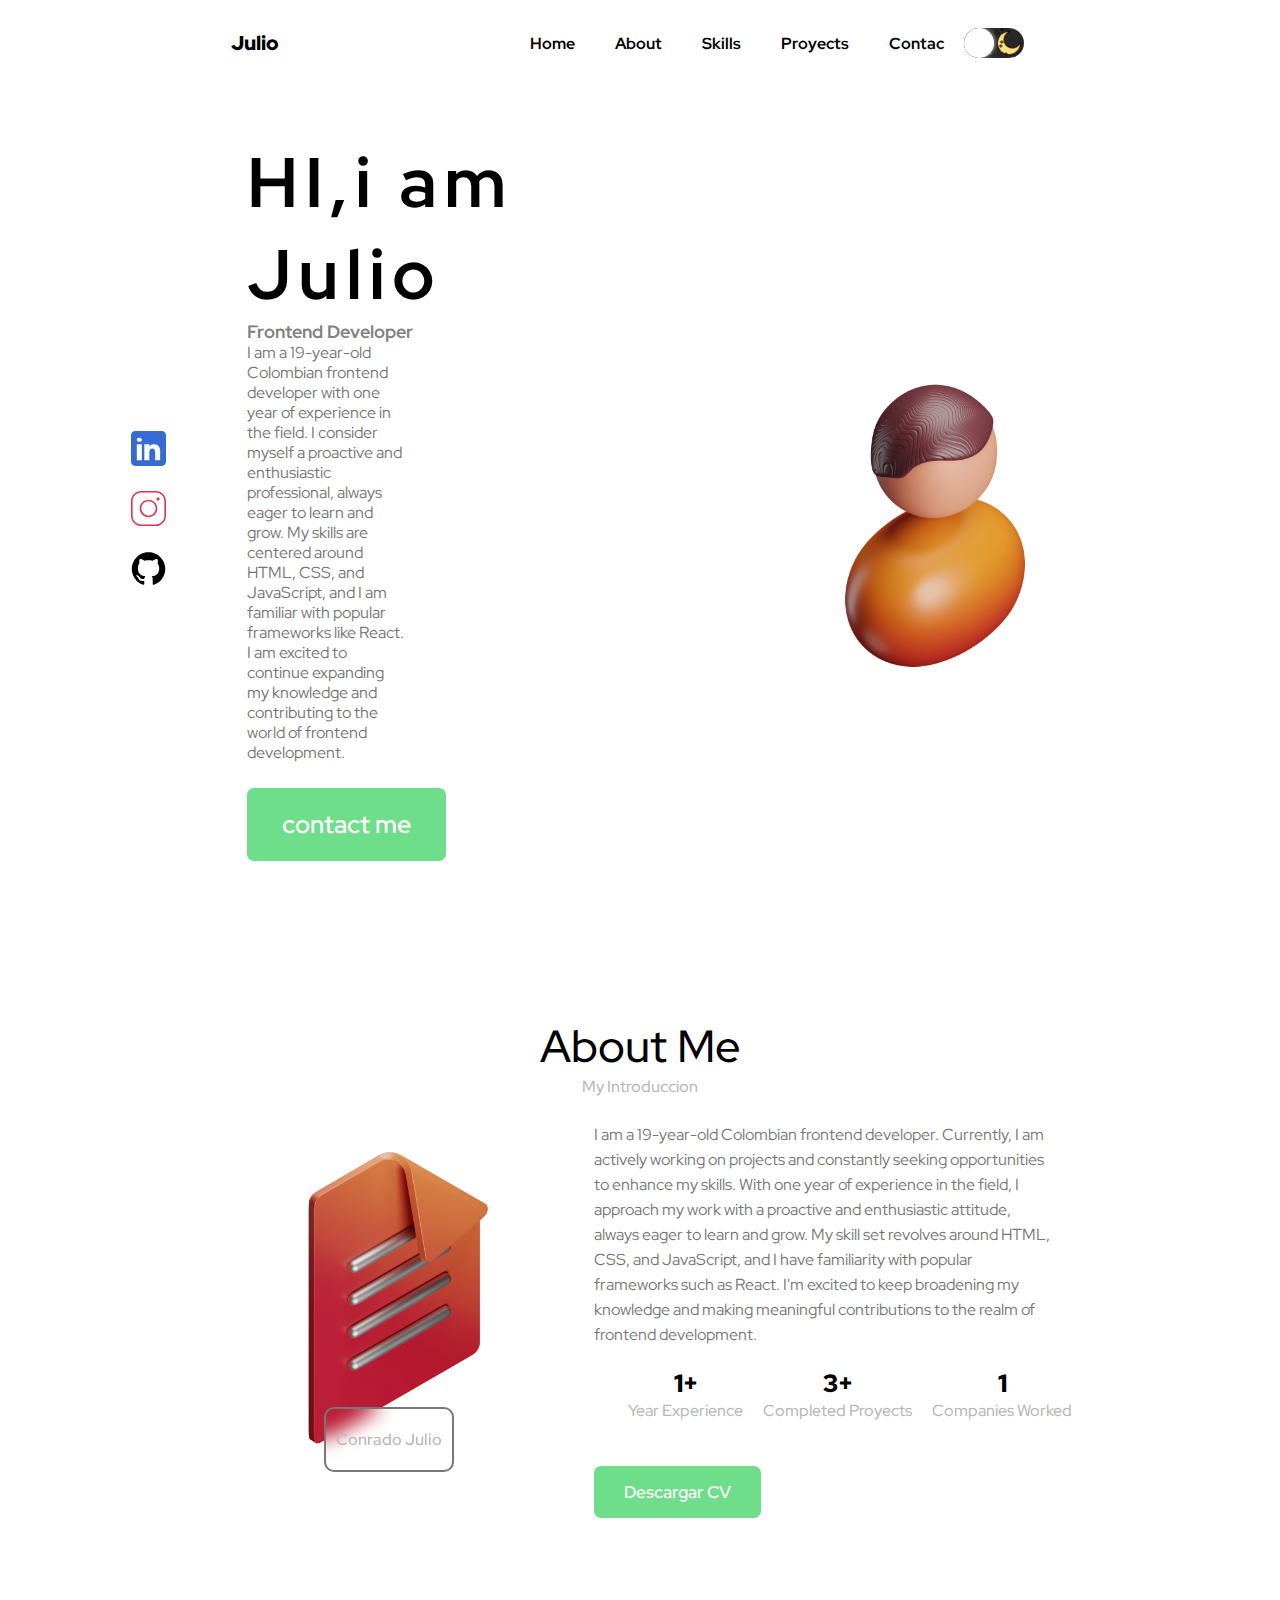
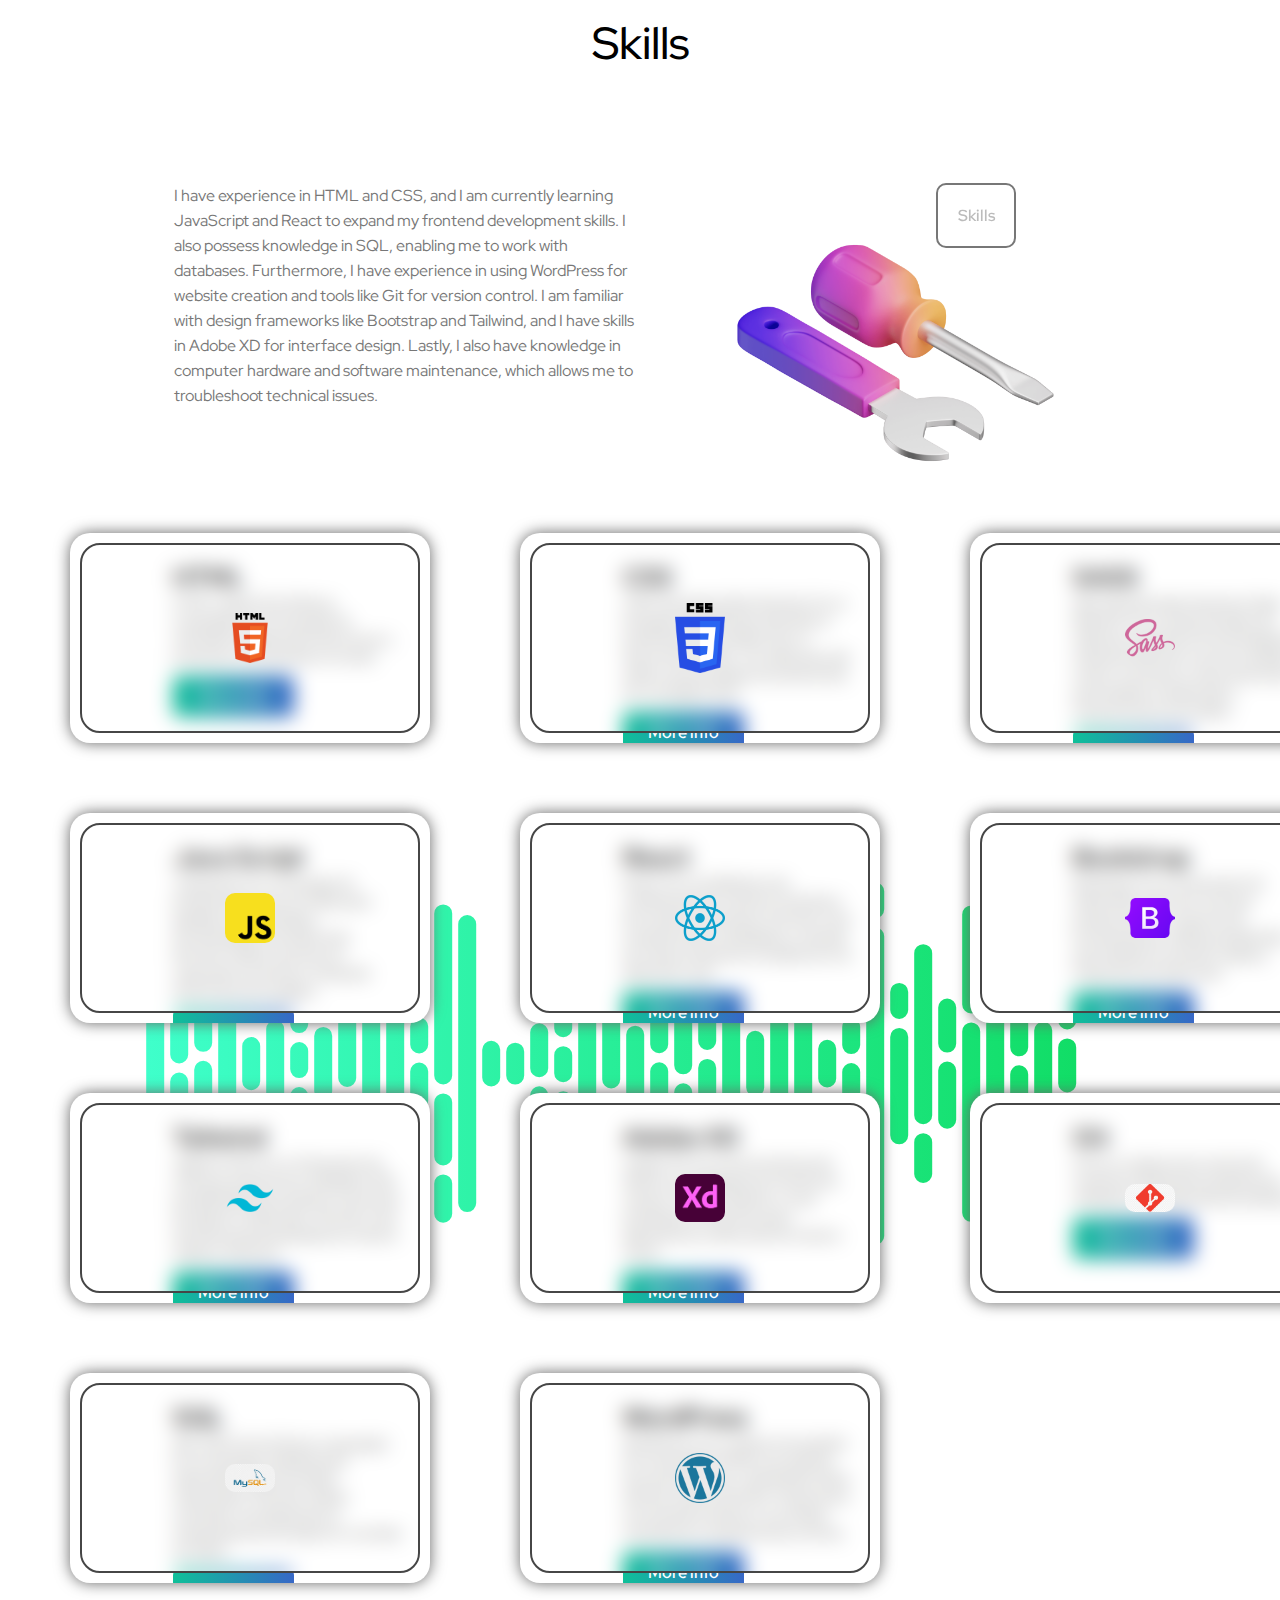
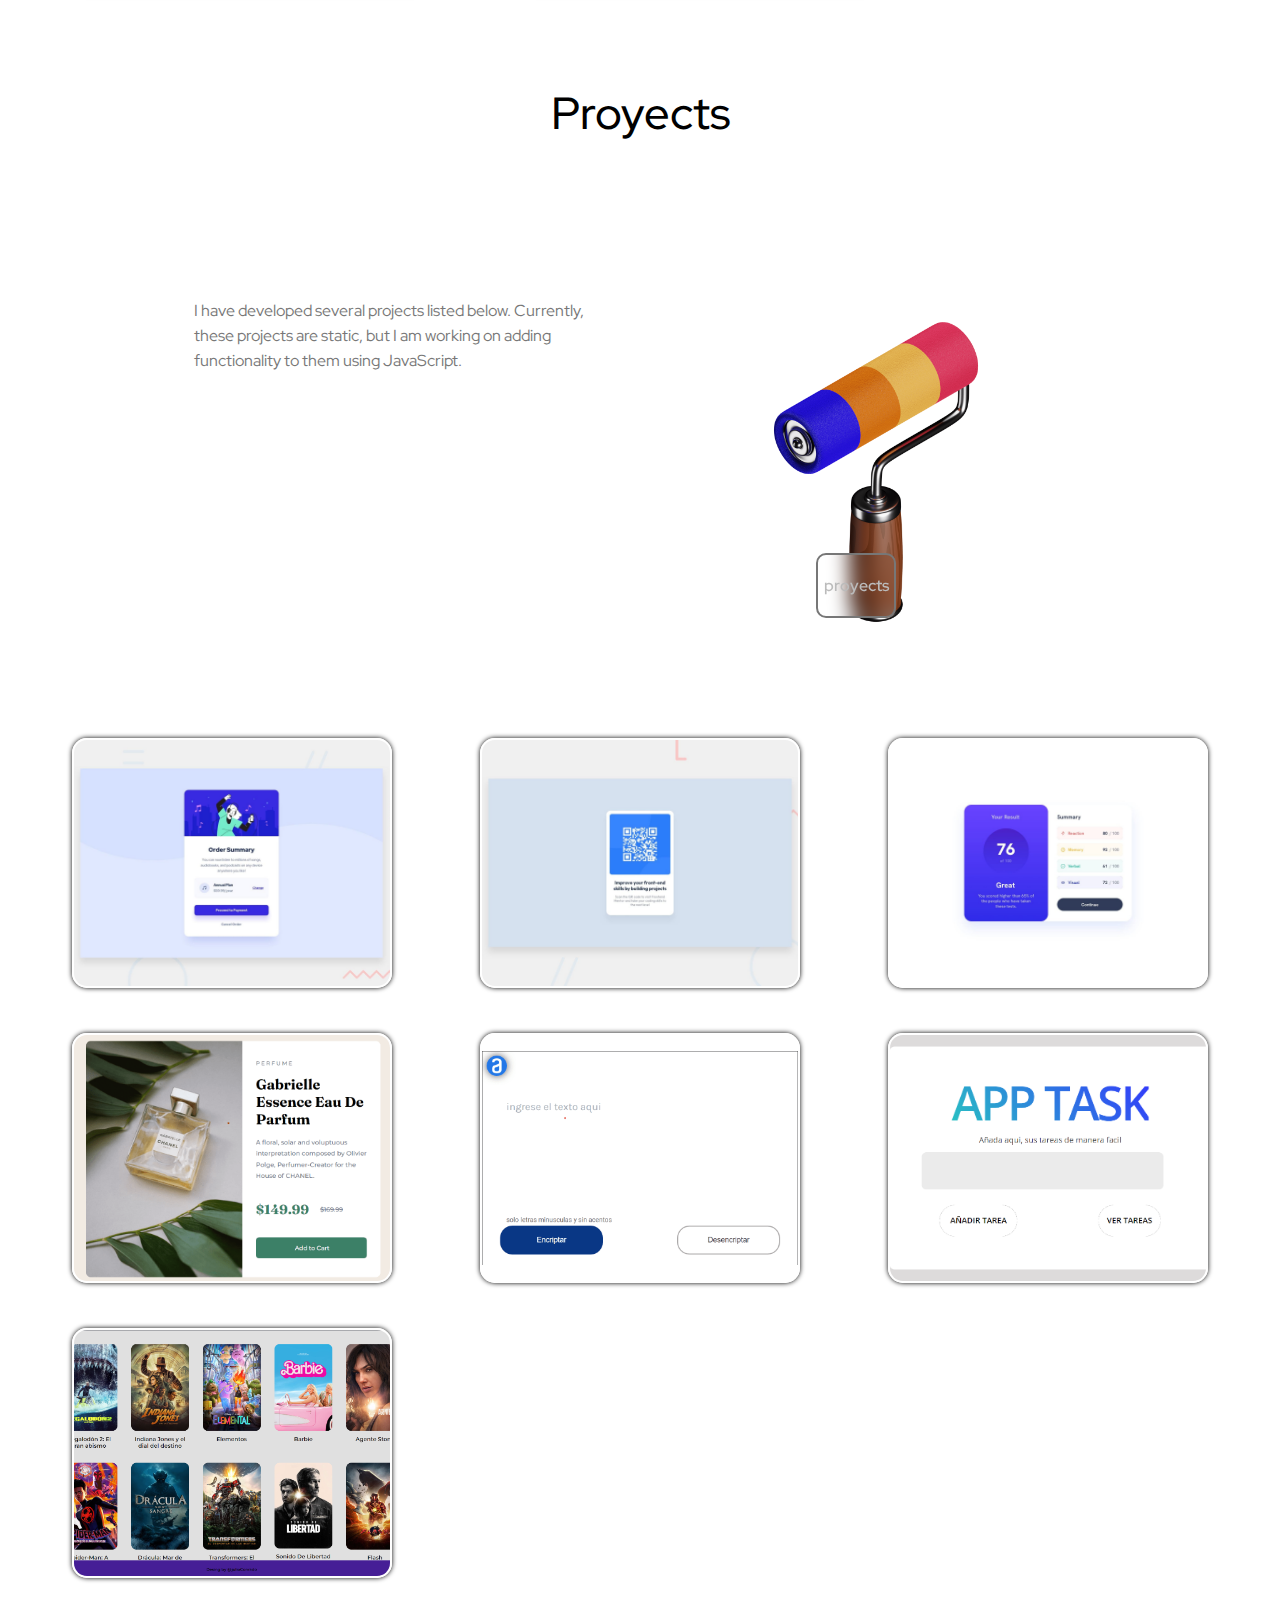
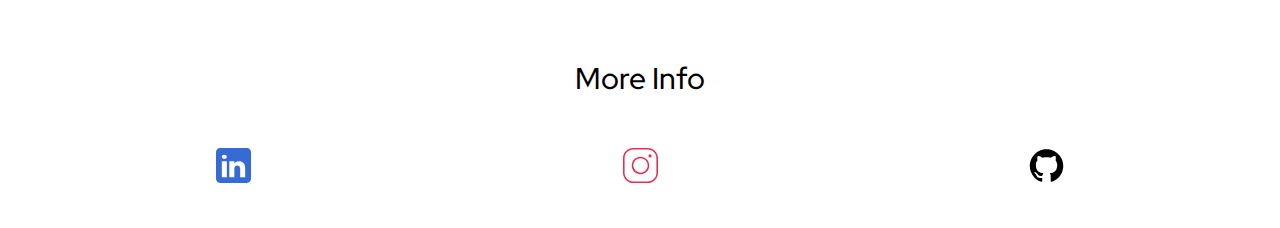
==== commit 837939c5: "proyecto de peliculas" ====
--- a/index.html
+++ b/index.html
@@ -464,6 +464,20 @@
 						<div class="iconos__card"><span></span></div>
 					</div>
 				</div>
+				<div class="card" id="app_movies">
+					<div class="contend__img">
+						<img src="imagenes/app-movies.png" />
+					</div>
+					<div class="contenido">
+						<h3 class="titulo_card">
+							<a href="https://api-movies-taupe.vercel.app/"
+								>App Movies</a
+							>
+						</h3>
+						<span class="leyenda__card">Proyect</span>
+						<div class="iconos__card"><span></span></div>
+					</div>
+				</div>
 			</div>
 		</section>
 
